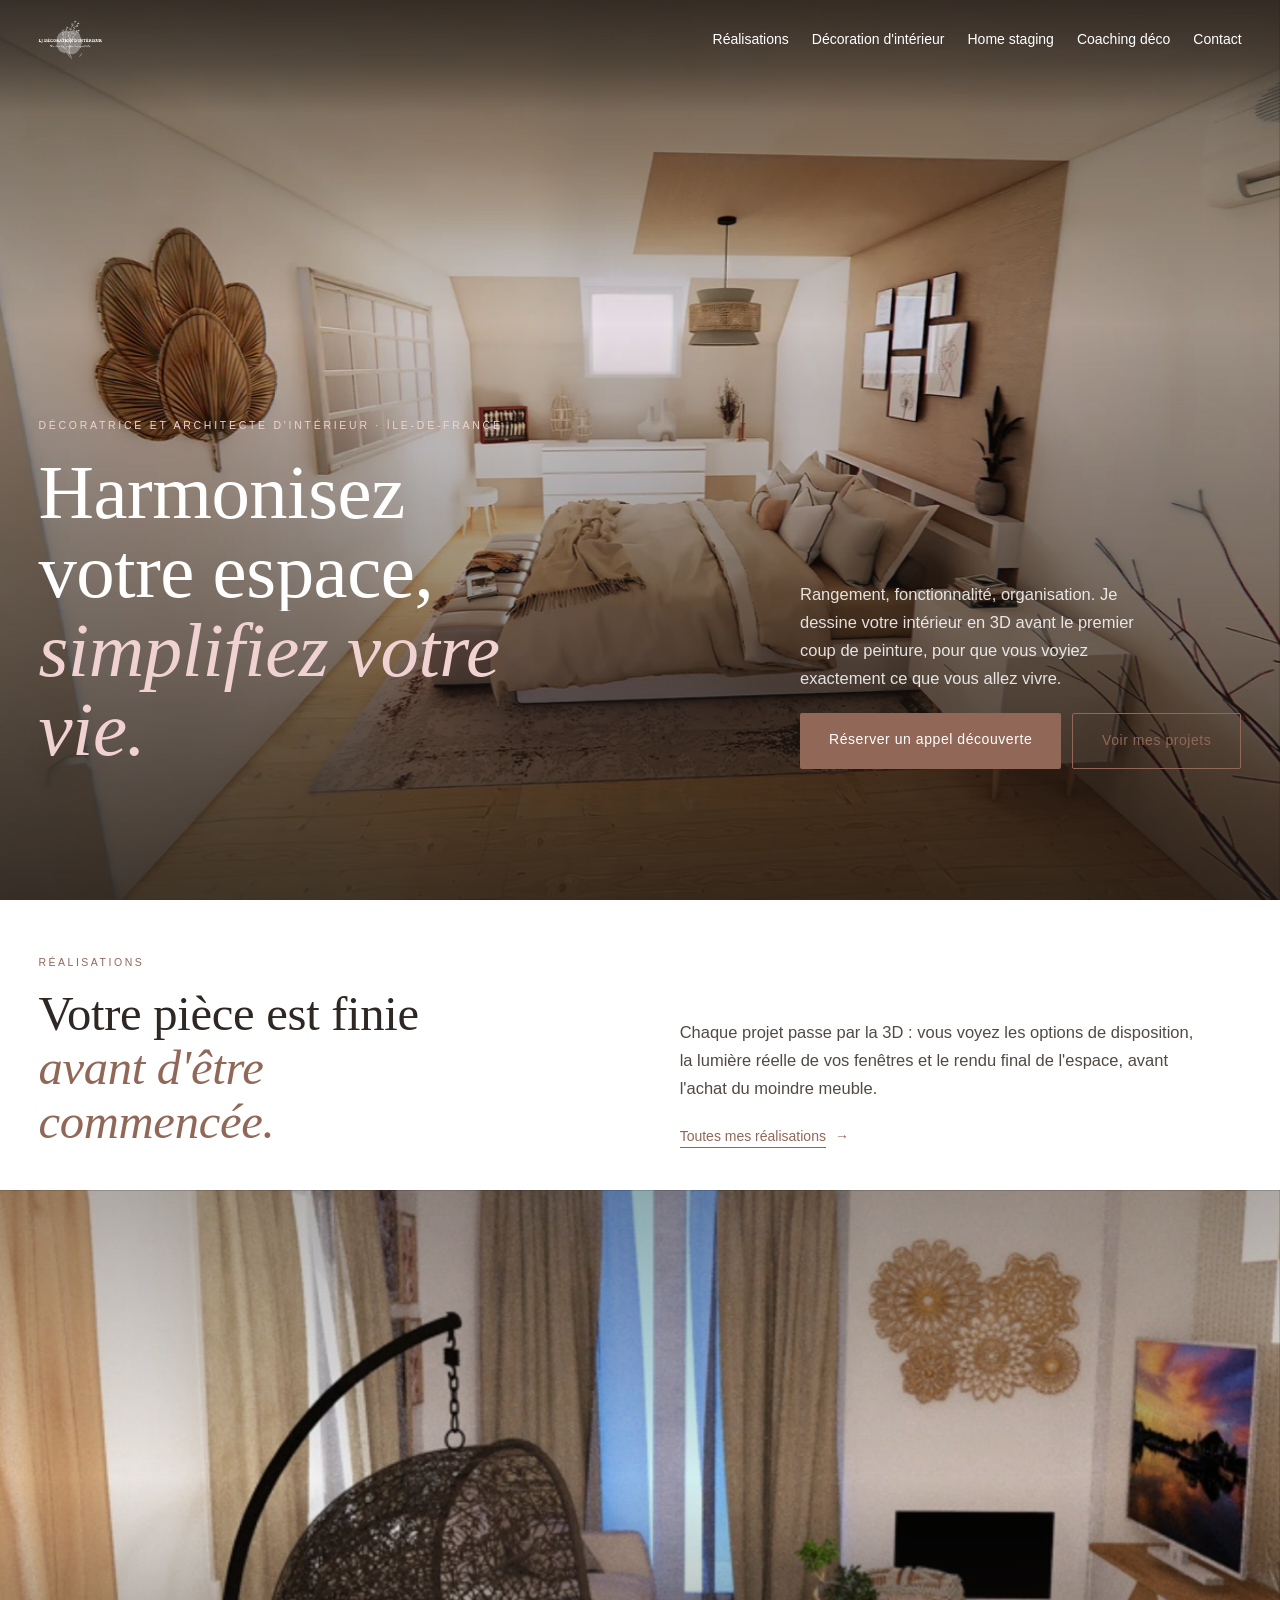
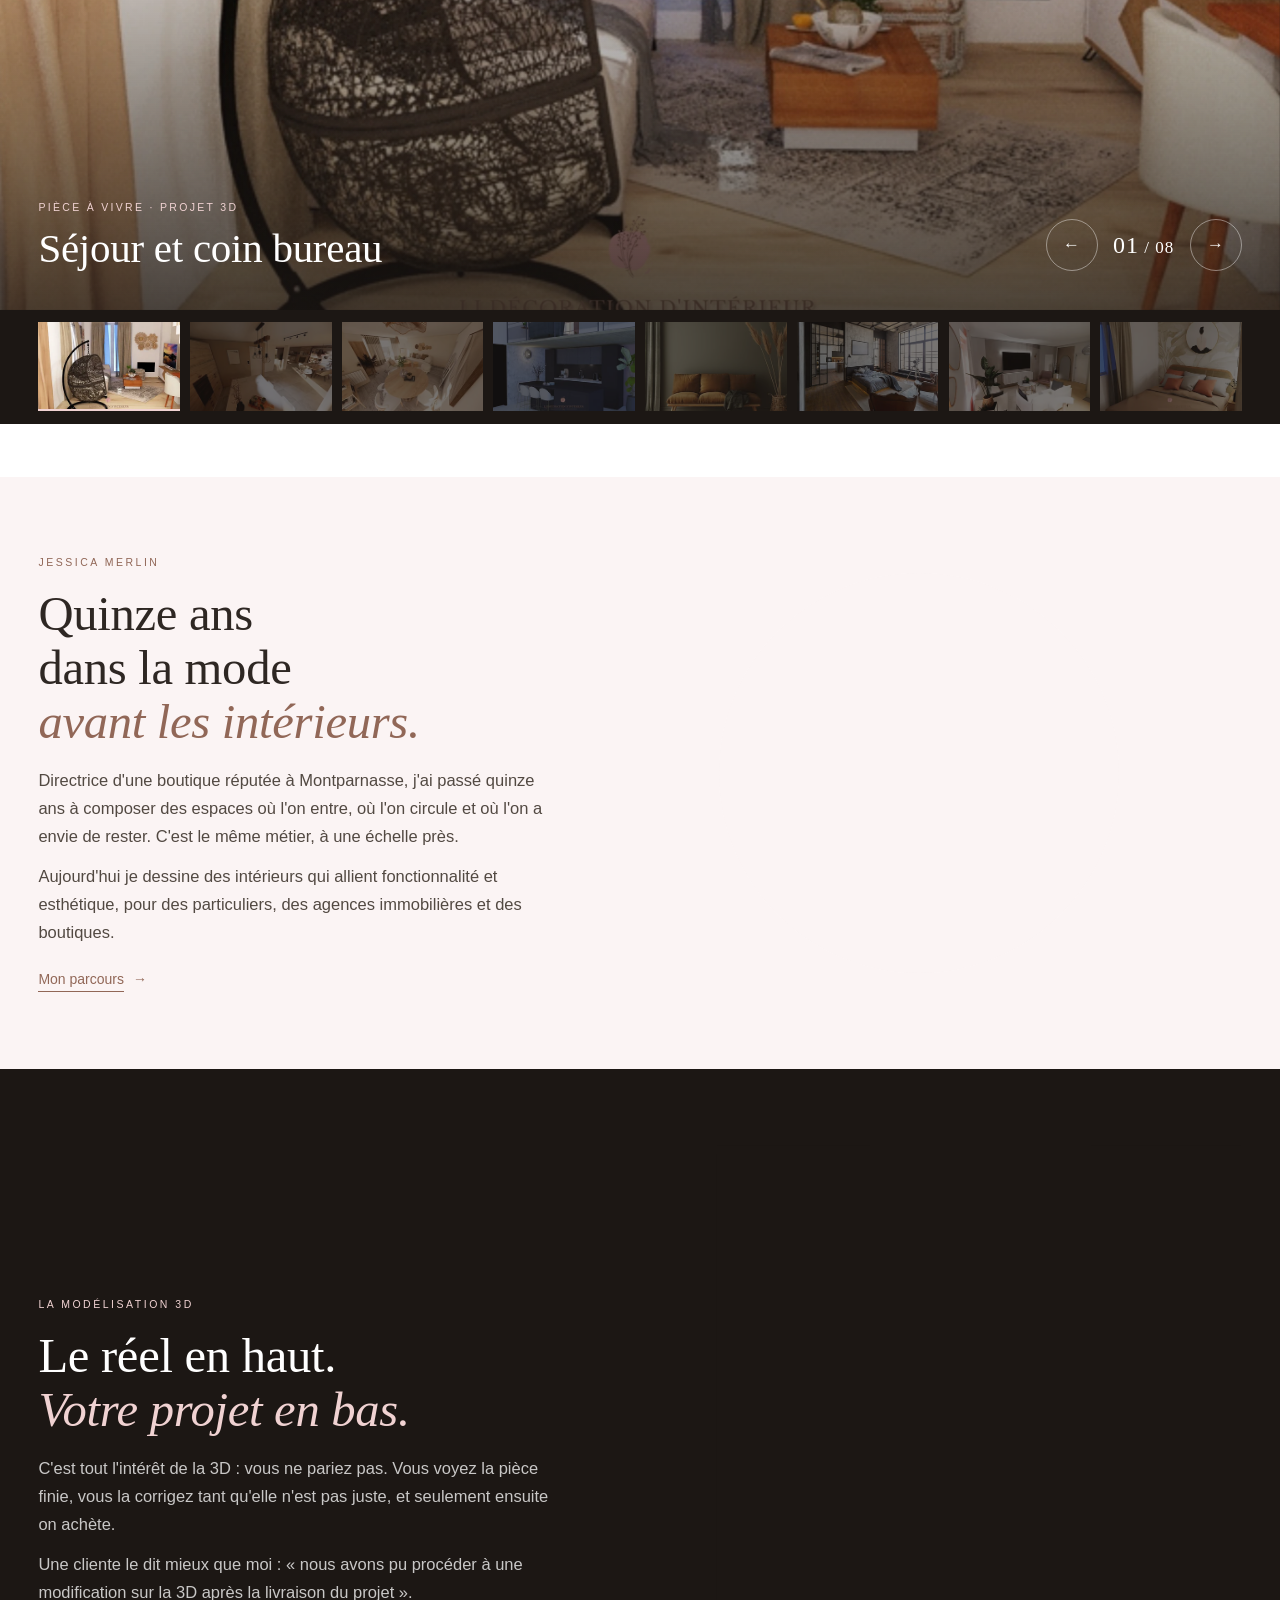
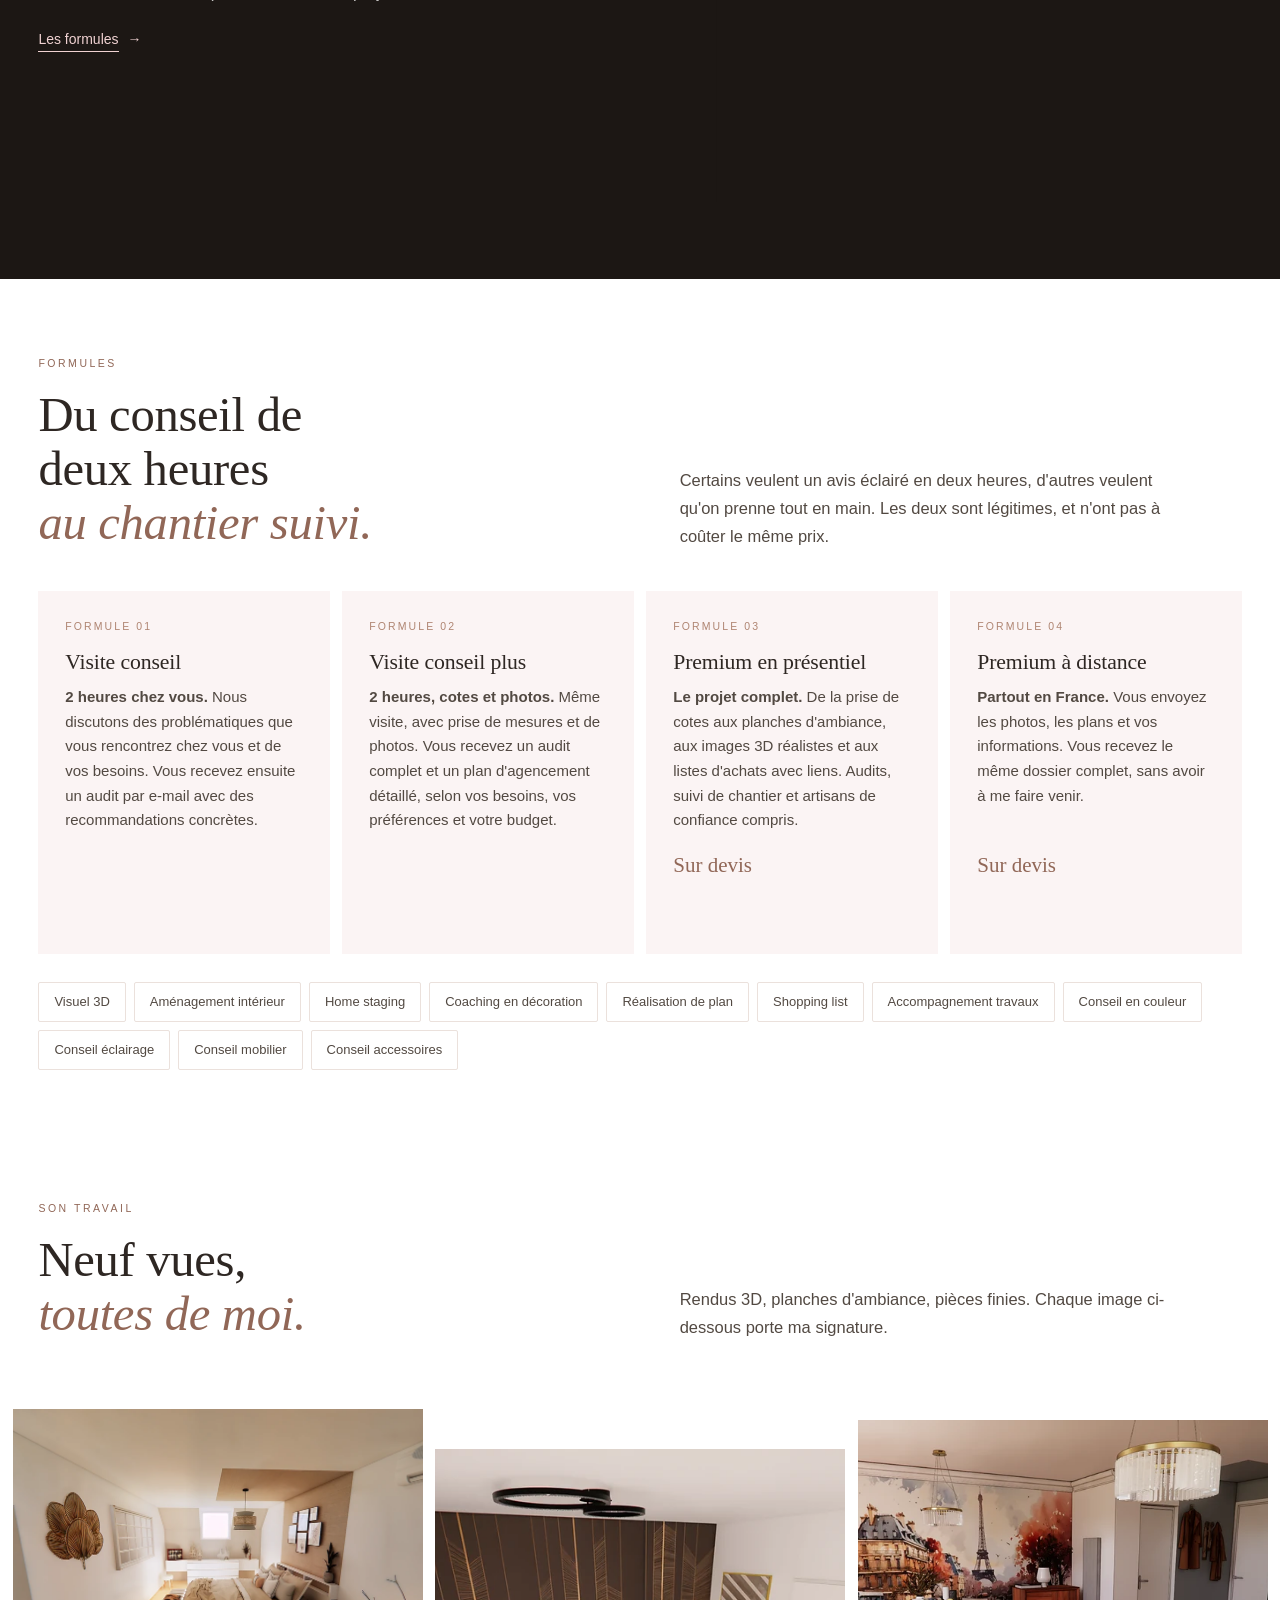
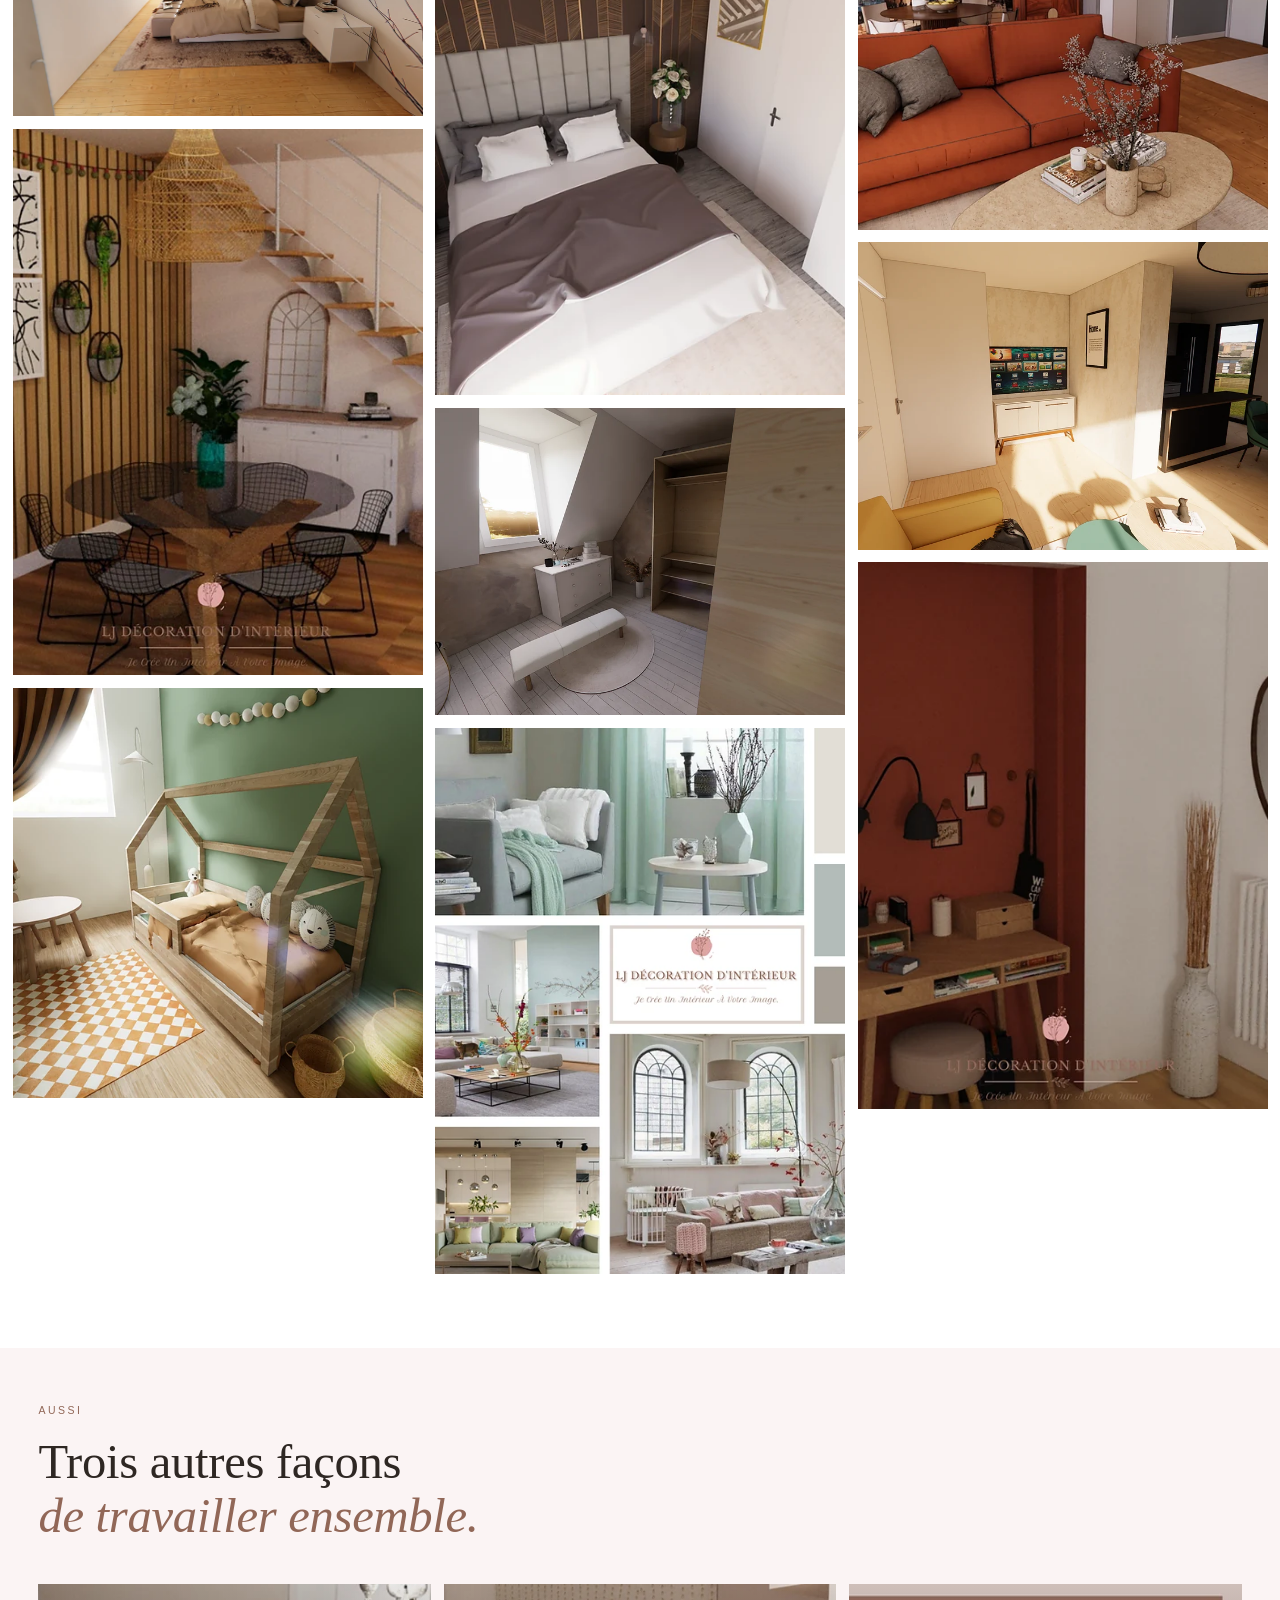
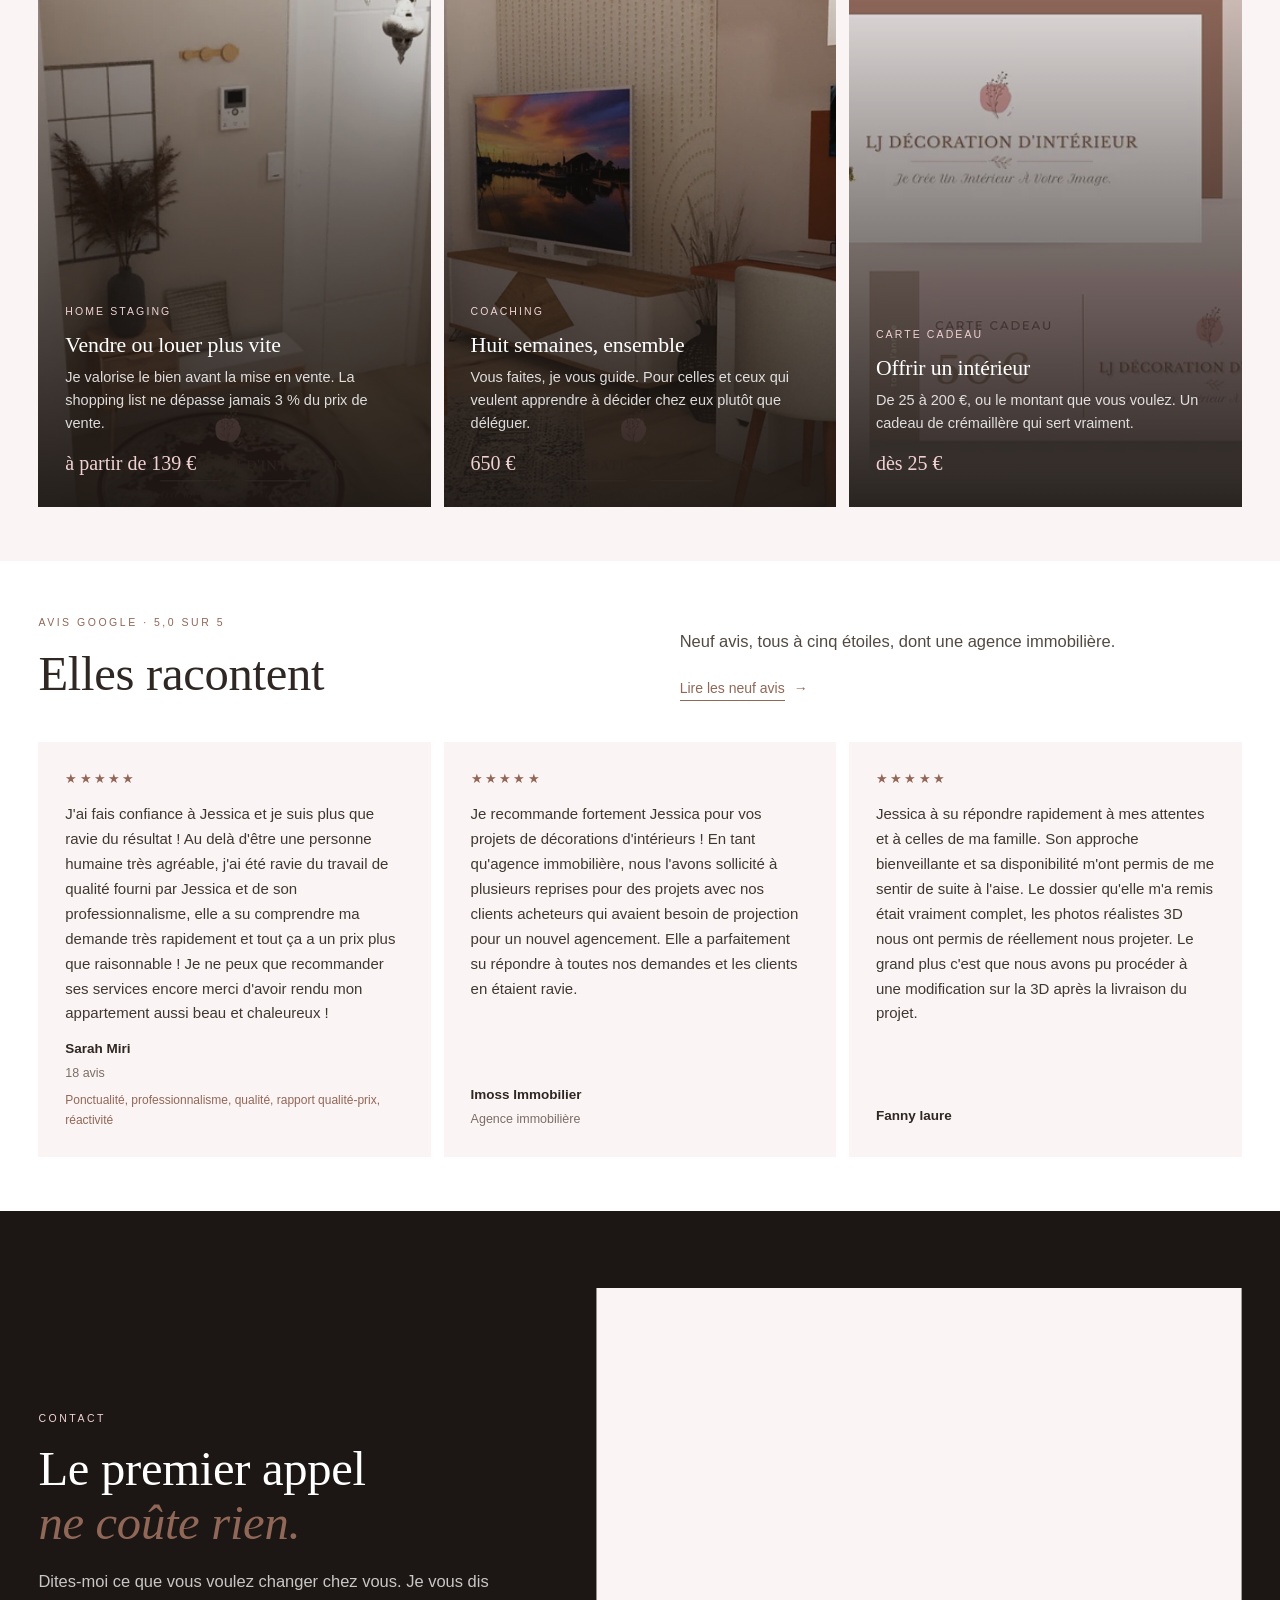
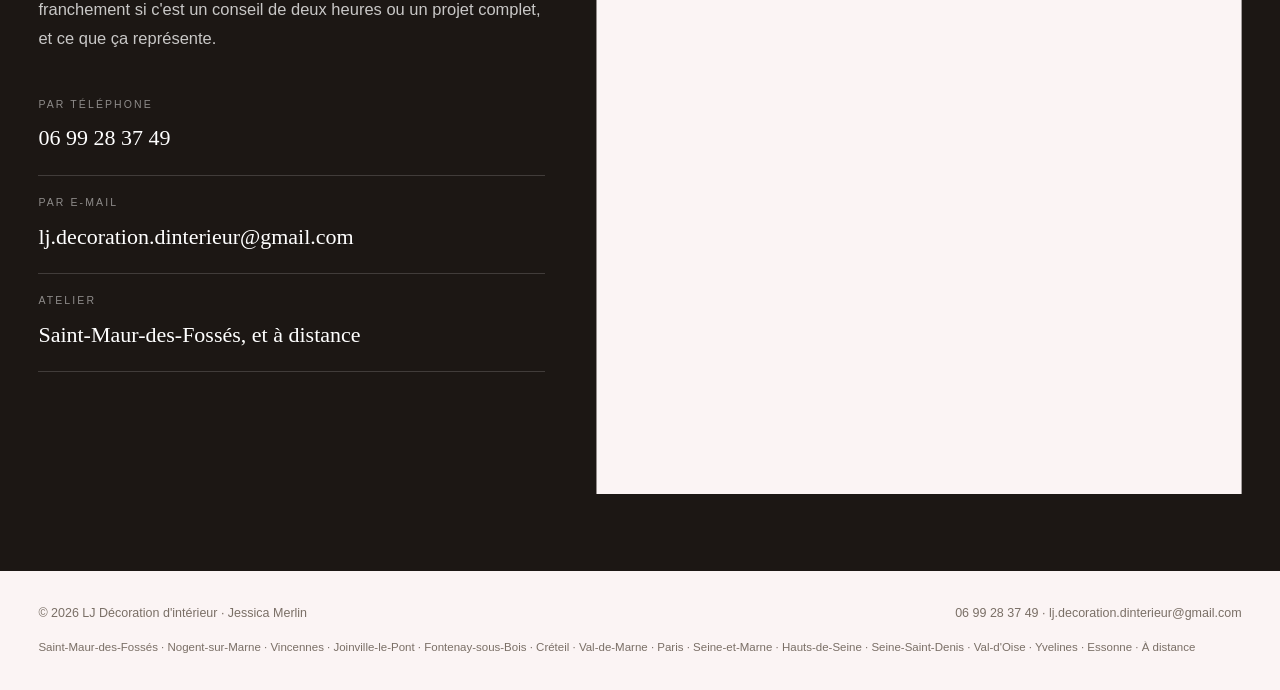
==== index.html @ 533d4112 "Maquette LJ Decoration d interieur : 10 pages, 4 carrousels, visionneuse Toute la matiere vient de s" ====
<!DOCTYPE html>
<html lang="fr">
<head>
<meta charset="utf-8">
<meta name="viewport" content="width=device-width,initial-scale=1,viewport-fit=cover">
<title>LJ Décoration d&#x27;intérieur · Jessica Merlin, décoratrice et architecte d&#x27;intérieur en Île-de-France</title>
<meta name="description" content="Décoratrice et architecte d&#x27;intérieur à Saint-Maur-des-Fossés. Projets modélisés en 3D, home staging, coaching déco. Île-de-France et à distance.">
<meta name="robots" content="noindex,nofollow">
<meta name="theme-color" content="#FBF4F4">
<meta property="og:title" content="LJ Décoration d&#x27;intérieur · Jessica Merlin, décoratrice et architecte d&#x27;intérieur en Île-de-France">
<meta property="og:description" content="Décoratrice et architecte d&#x27;intérieur à Saint-Maur-des-Fossés. Projets modélisés en 3D, home staging, coaching déco. Île-de-France et à distance.">
<meta property="og:type" content="website">
<link rel="icon" href="assets/logo.webp">
<link rel="stylesheet" href="site.css">
<script type="application/ld+json">{"@context": "https://schema.org", "@type": "ProfessionalService", "name": "LJ Décoration d'intérieur", "founder": {"@type": "Person", "name": "Jessica Merlin"}, "telephone": "+33699283749", "email": "lj.decoration.dinterieur@gmail.com", "address": {"@type": "PostalAddress", "addressLocality": "Saint-Maur-des-Fossés", "postalCode": "94100", "addressCountry": "FR"}, "areaServed": ["Saint-Maur-des-Fossés", "Nogent-sur-Marne", "Vincennes", "Joinville-le-Pont", "Fontenay-sous-Bois", "Créteil", "Val-de-Marne", "Paris", "Seine-et-Marne", "Hauts-de-Seine", "Seine-Saint-Denis", "Val-d'Oise", "Yvelines", "Essonne"], "priceRange": "€€", "aggregateRating": {"@type": "AggregateRating", "ratingValue": "5", "reviewCount": 9}}</script>
</head>
<body>
<header class="bar">
  <a class="logo" href="index.html"><img src="assets/logo-t.webp" alt="LJ Décoration d&#x27;intérieur, Jessica Merlin" fetchpriority="high" decoding="async" width="420" height="262"></a>
  <nav class="menu"><a href="realisations.html">Réalisations</a><a href="decoration.html">Décoration d&#x27;intérieur</a><a href="home-staging.html">Home staging</a><a href="coaching.html">Coaching déco</a><a href="contact.html">Contact</a>
    <button class="plus" aria-label="Toutes les pages"><i></i><i></i><i></i></button>
  </nav>
</header>
<div class="nappe"><ol><li><a href="index.html"><em>01</em>Accueil</a></li><li><a href="realisations.html"><em>02</em>Réalisations</a></li><li><a href="decoration.html"><em>03</em>Décoration d&#x27;intérieur</a></li><li><a href="home-staging.html"><em>04</em>Home staging</a></li><li><a href="coaching.html"><em>05</em>Coaching déco</a></li><li><a href="carte-cadeau.html"><em>06</em>Carte cadeau</a></li><li><a href="journal.html"><em>07</em>Le journal</a></li><li><a href="avis.html"><em>08</em>Elles racontent</a></li><li><a href="a-propos.html"><em>09</em>Jessica Merlin</a></li><li><a href="contact.html"><em>10</em>Contact</a></li>
  <li class="coord">
    <div>Par téléphone<b>06 99 28 37 49</b></div>
    <div>Par e-mail<b style="font-size:15px">lj.decoration.dinterieur@gmail.com</b></div>
    <div>Atelier<b style="font-size:15px">Saint-Maur-des-Fossés</b></div>
  </li></ol></div>
<div class="rideau" id="rideau">
  <img class="marque-gr" src="assets/logo-t.webp" alt="LJ Décoration d'intérieur"
       width="420" height="262" fetchpriority="high">
</div>
<div class="loupe" hidden>
  <span class="fond-clic"></span>
  <button class="fermer" type="button" aria-label="Fermer">&times;</button>
  <button class="lp prec" type="button" aria-label="Photo précédente">&larr;</button>
  <img alt="">
  <button class="lp suiv" type="button" aria-label="Photo suivante">&rarr;</button>
  <span class="lg"></span>
</div>
<main>

<section class="hero">
  <div class="fond"><img src="assets/h-accueil.webp" srcset="assets/h-accueil-s.webp 1600w, assets/h-accueil.webp 3200w" sizes="100vw" alt="Séjour et canapé d&#x27;angle, projet 3D de Jessica Merlin" fetchpriority="high" data-loupe decoding="async" width="3200" height="1800"></div>
  <div class="voileN"></div>
  <div class="dedans"><div class="w">
    <div class="eyebrow">Décoratrice et architecte d'intérieur · <span class="nb">Île-de-France</span></div>
    <div class="bas">
      <h1><span class="mot"><span>Harmonisez</span></span><span class="mot"><span>votre espace,</span></span><span class="mot"><span><em>simplifiez votre vie.</em></span></span></h1>
      <div><p class="sous">Rangement, fonctionnalité, organisation. Je dessine votre intérieur en 3D avant le premier coup de peinture, pour que vous voyiez exactement ce que vous allez vivre.</p><div class="duo"><a class="b b1" href="contact.html">Réserver un appel découverte</a><a class="b b2" href="realisations.html">Voir mes projets</a></div></div>
    </div>
  </div></div>
</section>

<section class="serre"><div class="w">
  <div class="entete">
    <div><div class="tag r">Réalisations</div>
      <h2 class="r">Votre pièce est finie<br><em>avant d'être commencée.</em></h2></div>
    <div><p class="p r">Chaque projet passe par la 3D : vous voyez les options de disposition, la
    lumière réelle de vos fenêtres et le rendu final de l'espace, avant l'achat du moindre
    meuble.</p>
    <a class="lien r" href="realisations.html"><u>Toutes mes réalisations</u> <span class="fl">→</span></a></div>
  </div>
</div>
<div class="carr" tabindex="0" aria-label="Ses réalisations">
  <div class="piste"><div class="vue" data-nom="Séjour et coin bureau" data-meta="Pièce à vivre · Projet 3D"><img src="assets/sejour-1.webp" srcset="assets/sejour-1-s.webp 900w, assets/sejour-1.webp 1800w" sizes="100vw" alt="Séjour et coin bureau" loading="lazy" data-loupe decoding="async" width="1800" height="1200"></div><div class="vue" data-nom="Cuisine ouverte sur le séjour" data-meta="Cuisine · Projet 3D"><img src="assets/p04.webp" srcset="assets/p04-s.webp 1100w, assets/p04.webp 2200w" sizes="100vw" alt="Cuisine ouverte sur le séjour" loading="lazy" data-loupe decoding="async" width="2200" height="1238"></div><div class="vue" data-nom="Studio, coin repas et couchage" data-meta="Studio · Projet 3D"><img data-src="assets/p02.webp" data-srcset="assets/p02-s.webp 1100w, assets/p02.webp 2200w" sizes="100vw" alt="Studio, coin repas et couchage" data-loupe decoding="async" width="2200" height="1238"></div><div class="vue" data-nom="Cuisine bleu nuit" data-meta="Cuisine · Projet 3D"><img data-src="assets/bleu-1.webp" data-srcset="assets/bleu-1-s.webp 900w, assets/bleu-1.webp 1800w" sizes="100vw" alt="Cuisine bleu nuit" data-loupe decoding="async" width="1800" height="1200"></div><div class="vue" data-nom="Banquette moutarde, mur vert" data-meta="Séjour · Projet 3D"><img data-src="assets/p10.webp" data-srcset="assets/p10-s.webp 1100w, assets/p10.webp 2200w" sizes="100vw" alt="Banquette moutarde, mur vert" data-loupe decoding="async" width="2200" height="2101"></div><div class="vue" data-nom="Chambre en loft, verrière" data-meta="Chambre · Projet 3D"><img data-src="assets/p12.webp" data-srcset="assets/p12-s.webp 1100w, assets/p12.webp 2200w" sizes="100vw" alt="Chambre en loft, verrière" data-loupe decoding="async" width="2200" height="1467"></div><div class="vue" data-nom="Séjour et miroirs ronds" data-meta="Séjour · Projet 3D"><img data-src="assets/p09.webp" data-srcset="assets/p09-s.webp 1100w, assets/p09.webp 2200w" sizes="100vw" alt="Séjour et miroirs ronds" data-loupe decoding="async" width="2200" height="1238"></div><div class="vue" data-nom="Chambre et tête de lit ronde" data-meta="Chambre · Projet 3D"><img data-src="assets/g05.webp" data-srcset="assets/g05-s.webp 900w, assets/g05.webp 1800w" sizes="100vw" alt="Chambre et tête de lit ronde" data-loupe decoding="async" width="1800" height="1200"></div></div>
  <div class="info"><div class="dedans">
    <div class="titre"><span class="meta"></span><span class="d"></span></div>
    <div class="cmd">
      <button class="fl prec" type="button" aria-label="Précédent">←</button>
      <span class="compte"><b>01</b> / 08</span>
      <button class="fl suiv" type="button" aria-label="Suivant">→</button>
    </div>
  </div></div>
  <span class="jauge"></span>
</div>
<div class="vign"><button type="button" aria-label="Séjour et coin bureau"><img src="assets/sejour-1-t.webp" alt="" loading="lazy" decoding="async" width="340" height="227"></button><button type="button" aria-label="Cuisine ouverte sur le séjour"><img src="assets/p04-t.webp" alt="" loading="lazy" decoding="async" width="340" height="227"></button><button type="button" aria-label="Studio, coin repas et couchage"><img src="assets/p02-t.webp" alt="" loading="lazy" decoding="async" width="340" height="227"></button><button type="button" aria-label="Cuisine bleu nuit"><img src="assets/bleu-1-t.webp" alt="" loading="lazy" decoding="async" width="340" height="227"></button><button type="button" aria-label="Banquette moutarde, mur vert"><img src="assets/p10-t.webp" alt="" loading="lazy" decoding="async" width="340" height="227"></button><button type="button" aria-label="Chambre en loft, verrière"><img src="assets/p12-t.webp" alt="" loading="lazy" decoding="async" width="340" height="227"></button><button type="button" aria-label="Séjour et miroirs ronds"><img src="assets/p09-t.webp" alt="" loading="lazy" decoding="async" width="340" height="227"></button><button type="button" aria-label="Chambre et tête de lit ronde"><img src="assets/g05-t.webp" alt="" loading="lazy" decoding="async" width="340" height="227"></button></div>
</section>

<section class="blush"><div class="w">
  <div class="duo2 large">
    <div>
      <div class="tag r">Jessica Merlin</div>
      <h2 class="r">Quinze ans dans la mode<br><em>avant les intérieurs.</em></h2>
      <p class="p r">Directrice d'une boutique réputée à Montparnasse, j'ai passé quinze ans à
      composer des espaces où l'on entre, où l'on circule et où l'on a envie de rester. C'est le
      même métier, à une échelle près.</p>
      <p class="p r">Aujourd'hui je dessine des intérieurs qui allient fonctionnalité et esthétique,
      pour des particuliers, des agences immobilières et des boutiques.</p>
      <a class="lien r" href="a-propos.html"><u>Mon parcours</u> <span class="fl">→</span></a>
    </div>
    <div class="r"><img class="voile rond" src="assets/portrait.webp" alt="Jessica Merlin, décoratrice d&#x27;intérieur" loading="lazy" data-loupe decoding="async" width="934" height="934"></div>
  </div>
</div></section>

<section class="preuve"><div class="w">
  <div class="box">
    <div>
      <div class="tag r">La modélisation 3D</div>
      <h2 class="r">Le réel en haut.<br><em>Votre projet en bas.</em></h2>
      <p class="p r">C'est tout l'intérêt de la 3D : vous ne pariez pas. Vous voyez la pièce finie,
      vous la corrigez tant qu'elle n'est pas juste, et seulement ensuite on achète.</p>
      <p class="p r">Une cliente le dit mieux que moi : « nous avons pu procéder à une modification
      sur la 3D après la livraison du projet ».</p>
      <a class="lien r" href="decoration.html"><u>Les formules</u> <span class="fl">→</span></a>
    </div>
    <div class="r"><img class="voile" src="assets/avant-apres.webp" srcset="assets/avant-apres-s.webp 540w, assets/avant-apres.webp 1080w" sizes="(max-width:900px) 100vw, 560px" alt="Le réel et le concept 3D du même séjour" loading="lazy" data-loupe decoding="async" width="1080" height="1350"></div>
  </div>
</div></section>

<section><div class="w">
  <div class="entete">
    <div><div class="tag r">Formules</div>
      <h2 class="r">Du conseil de deux heures<br><em>au chantier suivi.</em></h2></div>
    <div><p class="p r">Certains veulent un avis éclairé en deux heures, d'autres veulent qu'on
    prenne tout en main. Les deux sont légitimes, et n'ont pas à coûter le même prix.</p></div>
  </div>
  <div class="grille"><a class="card r" href="contact.html"><span class="n">Formule 01</span><h3>Visite conseil</h3><p><b style="font-weight:600">2 heures chez vous.</b> Nous discutons des problématiques que vous rencontrez chez vous et de vos besoins. Vous recevez ensuite un audit par e-mail avec des recommandations concrètes.</p><span class="fl2">&rarr;</span></a><a class="card r" href="contact.html"><span class="n">Formule 02</span><h3>Visite conseil plus</h3><p><b style="font-weight:600">2 heures, cotes et photos.</b> Même visite, avec prise de mesures et de photos. Vous recevez un audit complet et un plan d&#x27;agencement détaillé, selon vos besoins, vos préférences et votre budget.</p><span class="fl2">&rarr;</span></a><a class="card r" href="contact.html"><span class="n">Formule 03</span><h3>Premium en présentiel</h3><p><b style="font-weight:600">Le projet complet.</b> De la prise de cotes aux planches d&#x27;ambiance, aux images 3D réalistes et aux listes d&#x27;achats avec liens. Audits, suivi de chantier et artisans de confiance compris.</p><span class="prix">Sur devis</span><span class="fl2">&rarr;</span></a><a class="card r" href="contact.html"><span class="n">Formule 04</span><h3>Premium à distance</h3><p><b style="font-weight:600">Partout en France.</b> Vous envoyez les photos, les plans et vos informations. Vous recevez le même dossier complet, sans avoir à me faire venir.</p><span class="prix">Sur devis</span><span class="fl2">&rarr;</span></a></div>
  <div class="presta r"><a href="realisations.html">Visuel 3D</a><a href="decoration.html">Aménagement intérieur</a><a href="home-staging.html">Home staging</a><a href="coaching.html">Coaching en décoration</a><a href="decoration.html">Réalisation de plan</a><a href="decoration.html">Shopping list</a><a href="decoration.html">Accompagnement travaux</a><a href="decoration.html">Conseil en couleur</a><a href="decoration.html">Conseil éclairage</a><a href="decoration.html">Conseil mobilier</a><a href="decoration.html">Conseil accessoires</a></div>
</div></section>

<section class="serre"><div class="w">
  <div class="entete">
    <div><div class="tag r">Son travail</div>
      <h2 class="r">Neuf vues,<br><em>toutes de moi.</em></h2></div>
    <div><p class="p r">Rendus 3D, planches d'ambiance, pièces finies. Chaque image ci-dessous
    porte ma signature.</p></div>
  </div>
</div>
<div class="bande"><div class="colonnes"><div class="cl"><figure class="fig h2"><img src="assets/p03.webp" srcset="assets/p03-s.webp 1100w, assets/p03.webp 2200w" sizes="33vw" alt="Réalisation de Jessica Merlin" loading="lazy" data-loupe decoding="async" width="2200" height="1238"></figure><figure class="fig h4"><img src="assets/g02.webp" srcset="assets/g02-s.webp 900w, assets/g02.webp 1800w" sizes="33vw" alt="Réalisation de Jessica Merlin" loading="lazy" data-loupe decoding="async" width="1800" height="1200"></figure><figure class="fig h1"><img src="assets/b03.webp" srcset="assets/b03-s.webp 960w, assets/b03.webp 1920w" sizes="33vw" alt="Réalisation de Jessica Merlin" loading="lazy" data-loupe decoding="async" width="1920" height="1080"></figure></div><div class="cl"><figure class="fig h4"><img src="assets/p06.webp" srcset="assets/p06-s.webp 1100w, assets/p06.webp 2200w" sizes="33vw" alt="Réalisation de Jessica Merlin" loading="lazy" data-loupe decoding="async" width="2200" height="1238"></figure><figure class="fig h2"><img src="assets/b05.webp" srcset="assets/b05-s.webp 960w, assets/b05.webp 1920w" sizes="33vw" alt="Réalisation de Jessica Merlin" loading="lazy" data-loupe decoding="async" width="1920" height="1080"></figure><figure class="fig h4"><img src="assets/moodboard-1.webp" srcset="assets/moodboard-1-s.webp 540w, assets/moodboard-1.webp 1080w" sizes="33vw" alt="Réalisation de Jessica Merlin" loading="lazy" data-loupe decoding="async" width="1080" height="1350"></figure></div><div class="cl"><figure class="fig h1"><img src="assets/b07.webp" srcset="assets/b07-s.webp 960w, assets/b07.webp 1920w" sizes="33vw" alt="Réalisation de Jessica Merlin" loading="lazy" data-loupe decoding="async" width="1920" height="1080"></figure><figure class="fig h2"><img src="assets/p13.webp" srcset="assets/p13-s.webp 960w, assets/p13.webp 1920w" sizes="33vw" alt="Réalisation de Jessica Merlin" loading="lazy" data-loupe decoding="async" width="1920" height="1080"></figure><figure class="fig h4"><img src="assets/g06.webp" srcset="assets/g06-s.webp 900w, assets/g06.webp 1800w" sizes="33vw" alt="Réalisation de Jessica Merlin" loading="lazy" data-loupe decoding="async" width="1800" height="1200"></figure></div></div></div>
</section>

<section class="blush serre"><div class="w">
  <div class="entete">
    <div><div class="tag r">Aussi</div>
      <h2 class="r">Trois autres façons<br><em>de travailler ensemble.</em></h2></div>
    <div></div>
  </div>
  <div class="grille trois">
  <a class="carte-im r" href="home-staging.html"><img src="assets/entree.webp" srcset="assets/entree-s.webp 900w, assets/entree.webp 1800w" sizes="33vw" alt="Home staging" loading="lazy" data-loupe decoding="async" width="1800" height="1200">
    <span class="n">Home staging</span><h3>Vendre ou louer plus vite</h3>
    <p>Je valorise le bien avant la mise en vente. La shopping list ne dépasse jamais 3 % du prix
    de vente.</p><span class="prix">à partir de 139 €</span></a>
  <a class="carte-im r" href="coaching.html"><img src="assets/sejour-3.webp" srcset="assets/sejour-3-s.webp 900w, assets/sejour-3.webp 1800w" sizes="33vw" alt="Coaching déco" loading="lazy" data-loupe decoding="async" width="1800" height="1200">
    <span class="n">Coaching</span><h3>Huit semaines, ensemble</h3>
    <p>Vous faites, je vous guide. Pour celles et ceux qui veulent apprendre à décider chez eux
    plutôt que déléguer.</p><span class="prix">650 €</span></a>
  <a class="carte-im r" href="carte-cadeau.html"><img src="assets/carte.webp" srcset="assets/carte-s.webp 540w, assets/carte.webp 1080w" sizes="33vw" alt="Carte cadeau" loading="lazy" data-loupe decoding="async" width="1080" height="928">
    <span class="n">Carte cadeau</span><h3>Offrir un intérieur</h3>
    <p>De 25 à 200 €, ou le montant que vous voulez. Un cadeau de crémaillère qui sert
    vraiment.</p><span class="prix">dès 25 €</span></a>
</div>
</div></section>

<section class="serre"><div class="w">
  <div class="entete"><div><div class="tag r">Avis Google · 5,0 sur 5</div>
    <h2 class="r">Elles racontent</h2></div><div><p class="p r">Neuf avis, tous à cinq étoiles, dont une agence immobilière.</p><a class="lien r" href="avis.html"><u>Lire les neuf avis</u> <span class="fl">→</span></a></div></div>
  <div class="avis"><article class="av r"><div class="etoiles">★★★★★</div><q>J&#x27;ai fais confiance à Jessica et je suis plus que ravie du résultat ! Au delà d&#x27;être une personne humaine très agréable, j&#x27;ai été ravie du travail de qualité fourni par Jessica et de son professionnalisme, elle a su comprendre ma demande très rapidement et tout ça a un prix plus que raisonnable ! Je ne peux que recommander ses services encore merci d&#x27;avoir rendu mon appartement aussi beau et chaleureux !</q><div class="qui"><b>Sarah Miri</b><span>18 avis</span><div style="font-size:12px;color:var(--terre);margin-top:5px">Ponctualité, professionnalisme, qualité, rapport qualité-prix, réactivité</div></div></article><article class="av r"><div class="etoiles">★★★★★</div><q>Je recommande fortement Jessica pour vos projets de décorations d&#x27;intérieurs ! En tant qu&#x27;agence immobilière, nous l&#x27;avons sollicité à plusieurs reprises pour des projets avec nos clients acheteurs qui avaient besoin de projection pour un nouvel agencement. Elle a parfaitement su répondre à toutes nos demandes et les clients en étaient ravie.</q><div class="qui"><b>Imoss Immobilier</b><span>Agence immobilière</span></div></article><article class="av r"><div class="etoiles">★★★★★</div><q>Jessica à su répondre rapidement à mes attentes et à celles de ma famille. Son approche bienveillante et sa disponibilité m&#x27;ont permis de me sentir de suite à l&#x27;aise. Le dossier qu&#x27;elle m&#x27;a remis était vraiment complet, les photos réalistes 3D nous ont permis de réellement nous projeter. Le grand plus c&#x27;est que nous avons pu procéder à une modification sur la 3D après la livraison du projet.</q><div class="qui"><b>Fanny laure</b></div></article></div>
</div></section>

<section class="ct"><div class="w">
  <div class="duo2 large">
    <div>
      <div class="tag r">Contact</div>
      <h2 class="r">Le premier appel<br><em>ne coûte rien.</em></h2>
      <p class="p r">Dites-moi ce que vous voulez changer chez vous. Je vous dis franchement si c'est un conseil de deux heures ou un projet complet, et ce que ça représente.</p>
      <div class="r" style="margin-top:26px">
        <a class="ligne" href="tel:0699283749"><small>Par téléphone</small><strong>06 99 28 37 49</strong></a>
        <a class="ligne" href="mailto:lj.decoration.dinterieur@gmail.com"><small>Par e-mail</small><strong>lj.decoration.dinterieur@gmail.com</strong></a>
        <span class="ligne"><small>Atelier</small><strong>Saint-Maur-des-Fossés, et à distance</strong></span>
      </div>
    </div>
    <div class="r"><img class="voile" src="assets/moodboard-2.webp" srcset="assets/moodboard-2-s.webp 540w, assets/moodboard-2.webp 1080w" sizes="(max-width:900px) 100vw, 640px" alt="Planche d&#x27;ambiance de Jessica Merlin" loading="lazy" data-loupe decoding="async" width="1080" height="1350"></div>
  </div>
</div></section>

<footer><div class="w">
  <div>© 2026 LJ Décoration d'intérieur · Jessica Merlin</div>
  <div><a href="tel:0699283749">06 99 28 37 49</a> · <a href="mailto:lj.decoration.dinterieur@gmail.com">lj.decoration.dinterieur@gmail.com</a></div>
</div><div class="w"><div class="zones">Saint-Maur-des-Fossés · Nogent-sur-Marne · Vincennes · Joinville-le-Pont · Fontenay-sous-Bois · Créteil · Val-de-Marne · Paris · Seine-et-Marne · Hauts-de-Seine · Seine-Saint-Denis · Val-d&#x27;Oise · Yvelines · Essonne · À distance</div></div></footer>
</main>
<script src="vendor/lenis.min.js" defer></script>
<script src="vendor/gsap.min.js" defer></script>
<script src="vendor/ScrollTrigger.min.js" defer></script>
<script src="site.js" defer></script>
</body>
</html>
---- site.css ----
/* LJ Décoration d'intérieur — Jessica Merlin.
   Direction : « révéler l'harmonie ». Rien n'est en désordre, jamais.

   Palette relevée sur SON logo, sans quantification : fond #FBF4F4 ·
   rose #F0D2D2 · encre du lettrage #946A59, assombrie à #916757 pour
   tenir 4,5:1 sur le blush.

   Consignes de Fadel tenues :
     · plus de colonne latérale toujours déployée — une barre en haut
     · pas de bandeau défilant (marquee), puisqu'il n'y a pas de SVG pour l'imager
     · pas de SVG en guise d'image
     · le vide se remplit avec SES photos, pas avec de la décoration
     · elle utilise des slideshows sur son site : le carrousel est la pièce maîtresse */
:root{
  --blush:#FBF4F4;
  --rose:#F0D2D2;
  --terre:#916757;
  --terre-clair:#AF8572;
  --encre:#2E2723;
  --gris:#7A6F66;
  --trait:#EBE1DC;
  --nuit:#1C1714;
  --bar:80px;
}
*{box-sizing:border-box;margin:0;padding:0}
html{-webkit-text-size-adjust:100%;overflow-x:clip}
body{font:400 16.5px/1.7 -apple-system,BlinkMacSystemFont,"Segoe UI",Helvetica,Arial,sans-serif;
color:var(--encre);background:#fff;-webkit-font-smoothing:antialiased;overflow-x:clip}
h1,h2,h3,.d,.chiffre{font-family:"Didot","Bodoni 72","Baskerville","Palatino Linotype",Georgia,serif;
font-weight:400;letter-spacing:-.006em}
img{max-width:100%;display:block;height:auto}
a{color:inherit;text-decoration:none}
button{font:inherit;color:inherit;background:none;border:0;cursor:pointer}
::selection{background:var(--rose);color:var(--encre)}
/* Lenis pilote le défilement : la page ne doit pas garder le sien en plus */
html.lenis,html.lenis body{height:auto}
html.lenis-smooth{scroll-behavior:auto!important}

/* ══ LA BARRE ════════════════════════════════════════════════ */
.bar{position:fixed;top:0;left:0;right:0;z-index:90;height:var(--bar);display:flex;align-items:center;
gap:clamp(14px,2vw,40px);padding:0 clamp(16px,3vw,52px);
transition:height .45s cubic-bezier(.22,1,.36,1)}
.bar::before{content:"";position:absolute;inset:0;z-index:-1;opacity:0;
background:rgba(251,244,244,.95);-webkit-backdrop-filter:saturate(160%) blur(10px);
backdrop-filter:saturate(160%) blur(10px);box-shadow:0 1px 0 rgba(145,103,87,.13);
transition:opacity .45s}
body.pose .bar::before{opacity:1}
body.pose .bar{height:62px}
.logo{flex:none;line-height:0}
.logo img{height:clamp(28px,3.2vw,40px);width:auto;
transition:height .45s cubic-bezier(.22,1,.36,1),filter .45s}
body.pose .logo img{height:28px}
.menu{display:flex;align-items:center;gap:clamp(13px,1.8vw,30px);margin-left:auto}
.menu a{position:relative;font-size:14px;color:var(--encre);padding:6px 0;transition:color .35s}
.menu a::after{content:"";position:absolute;left:0;right:0;bottom:0;height:1px;background:currentColor;
transform:scaleX(0);transform-origin:right;transition:transform .5s cubic-bezier(.22,1,.36,1)}
.menu a:hover::after,.menu a.ici::after{transform:scaleX(1);transform-origin:left}
.menu a.ici{color:var(--terre)}
/* au dessus d'un hero sombre, la barre s'éclaircit */
body.sombre:not(.pose):not(.ouvert) .menu a{color:#fff}
body.sombre:not(.pose):not(.ouvert) .logo img{filter:brightness(0) invert(1)}
body.sombre:not(.pose):not(.ouvert) .plus{color:#fff;border-color:rgba(255,255,255,.4)}

.plus{flex:none;width:42px;height:42px;border:1px solid var(--trait);border-radius:2px;
display:none;flex-direction:column;align-items:center;justify-content:center;gap:4px;
transition:border-color .4s,color .4s}
.plus i{display:block;width:16px;height:1px;background:currentColor;
transition:transform .45s cubic-bezier(.22,1,.36,1),opacity .3s}
body.ouvert .plus i:nth-child(1){transform:translateY(5px) rotate(45deg)}
body.ouvert .plus i:nth-child(2){opacity:0}
body.ouvert .plus i:nth-child(3){transform:translateY(-5px) rotate(-45deg)}

/* le menu complet : dix pages en grand, il se dévoile par le haut */
.nappe{position:fixed;inset:0;z-index:85;background:var(--blush);overflow-y:auto;
clip-path:inset(0 0 100% 0);transition:clip-path .8s cubic-bezier(.76,0,.24,1);
display:flex;align-items:center;padding:calc(var(--bar) + 26px) clamp(18px,4vw,72px) 40px}
body.ouvert .nappe{clip-path:inset(0 0 0 0)}
.nappe ol{list-style:none;width:100%;max-width:1440px;margin:0 auto;display:grid;
grid-template-columns:repeat(2,1fr);gap:0 clamp(24px,5vw,90px)}
.nappe li{overflow:hidden}
.nappe li a{display:flex;align-items:baseline;gap:13px;padding:clamp(8px,1.2vw,14px) 0;
font-family:"Didot",Georgia,serif;font-size:clamp(20px,2.5vw,34px);
transform:translateY(108%);transition:transform .72s cubic-bezier(.22,1,.36,1),color .4s}
body.ouvert .nappe li a{transform:translateY(0)}
.nappe li a:hover{color:var(--terre)}
.nappe li a em{font-style:normal;font-size:10.5px;letter-spacing:.2em;color:var(--terre-clair)}
.nappe .coord{grid-column:1/-1;margin-top:clamp(22px,3vw,40px);display:flex;
gap:clamp(20px,4vw,60px);flex-wrap:wrap;font-size:13.5px;color:var(--gris)}
.nappe .coord b{display:block;font-family:"Didot",Georgia,serif;font-weight:400;font-size:20px;
color:var(--terre)}

/* ══ MESURES ═════════════════════════════════════════════════
   1180 → 1440, et sections plus serrées : c'est là que naissait
   le blanc pour rien sur grand écran. */
.w{max-width:1440px;margin:0 auto;padding:0 clamp(16px,3vw,52px)}
.wt{max-width:880px;margin:0 auto;padding:0 clamp(16px,3vw,52px)}
section{padding:clamp(54px,6vw,100px) 0}
section.serre{padding:clamp(38px,4.2vw,68px) 0}

/* ══ HERO ════════════════════════════════════════════════════ */
.hero{position:relative;min-height:100svh;display:flex;align-items:flex-end;
overflow:hidden;background:var(--nuit)}
/* -4 % seulement : au delà on agrandit l'image, donc on la floute.
   La source fait 3200 px, elle couvre un retina 1600 sans être étirée. */
.hero .fond{position:absolute;inset:-4% 0;will-change:transform}
.hero .fond img{width:100%;height:100%;object-fit:cover;object-position:center 50%}
.hero .voileN{position:absolute;inset:0;
background:linear-gradient(180deg,rgba(28,23,20,.5) 0,rgba(28,23,20,.1) 36%,rgba(28,23,20,.8) 100%)}
/* voile de barre : sur une image claire (son moodboard), les liens blancs
   tombaient à 2,61:1. Il ne couvre que la hauteur de la barre. */
.hero::before{content:"";position:absolute;top:0;left:0;right:0;z-index:2;pointer-events:none;
height:calc(var(--bar) + 34px);
background:linear-gradient(180deg,rgba(24,19,16,.62) 0,rgba(24,19,16,.34) 58%,rgba(24,19,16,0) 100%)}
.hero .dedans{position:relative;width:100%;padding-bottom:clamp(34px,6vh,84px);color:#fff}
.hero .bas{display:flex;align-items:flex-end;justify-content:space-between;
gap:clamp(22px,4vw,70px);flex-wrap:wrap}
h1{font-size:clamp(38px,6vw,98px);line-height:1.03;max-width:15ch}
h1 em{font-style:italic;color:var(--rose)}
.hero .sous{max-width:38ch;font-size:16.5px;color:rgba(255,255,255,.85)}
.eyebrow{font-size:10.5px;letter-spacing:.26em;text-transform:uppercase;color:var(--rose);
margin-bottom:clamp(14px,2vh,24px)}
.eyebrow .nb{white-space:nowrap}
.hero.court{min-height:min(82svh,760px)}

/* ══ BOUTONS ═════════════════════════════════════════════════ */
.duo{display:flex;flex-wrap:wrap;gap:11px;margin-top:clamp(18px,2.4vh,30px)}
.b{display:inline-block;padding:15px 29px;font-size:14px;letter-spacing:.04em;border-radius:2px;
transition:transform .4s cubic-bezier(.22,1,.36,1),box-shadow .4s,background .4s,color .4s;
will-change:transform}
.b1{background:var(--terre);color:#fff}
.b1:hover{transform:translateY(-2px);box-shadow:0 12px 30px -12px rgba(145,103,87,.75)}
.b2{border:1px solid currentColor;color:#fff}
.b2:hover{background:#fff;color:var(--encre);transform:translateY(-2px)}
section .b2{color:var(--terre)}
section .b2:hover{background:var(--terre);color:#fff}

/* ══ TITRES ══════════════════════════════════════════════════ */
.tag{font-size:10.5px;letter-spacing:.24em;text-transform:uppercase;color:var(--terre);margin-bottom:15px}
h2{font-size:clamp(28px,3.8vw,56px);line-height:1.11;max-width:19ch;text-wrap:balance}
h2 em{font-style:italic;color:var(--terre)}
h3{font-size:clamp(19px,1.7vw,24px);line-height:1.26}
.p{margin-top:17px;max-width:56ch;color:#524942}
.p+.p{margin-top:12px}
.lien{display:inline-flex;align-items:center;gap:9px;margin-top:22px;font-size:14px;color:var(--terre)}
.lien .fl{display:inline-block;transition:transform .45s cubic-bezier(.22,1,.36,1)}
.lien:hover .fl{transform:translateX(6px)}
.lien u{text-decoration:none;background:linear-gradient(currentColor,currentColor) 0 100%/100% 1px no-repeat;
transition:background-size .5s cubic-bezier(.22,1,.36,1)}
.lien:hover u{background-size:0 1px;background-position:100% 100%}

/* titre à gauche, texte à droite : plus de demi-page vide */
.entete{display:grid;grid-template-columns:minmax(0,1.05fr) minmax(0,1fr);
gap:clamp(18px,4vw,80px);align-items:end;margin-bottom:clamp(26px,3.2vw,50px)}
.entete .p{margin-top:0}
@media(max-width:840px){.entete{grid-template-columns:1fr;gap:16px;align-items:start}}

/* ══ LE CARROUSEL ════════════════════════════════════════════
   Elle présente son travail en slideshow sur son site : ici il
   devient la pièce maîtresse. Une image sortante se replie,
   l'entrante se dévoile — jamais de saut, jamais de clignotement. */
/* Largeur imposée, hauteur calculée : avec `aspect-ratio` + un plafond de
   hauteur, c'est la hauteur qui gagnait et la largeur se rétractait — la photo
   n'allait plus jusqu'aux bords. 56.25vw = le 16/9 de la pleine largeur. */
.carr{position:relative;width:100%;background:var(--nuit);overflow:hidden;
height:min(84vh, 56.25vw);min-height:400px;touch-action:pan-y}
.carr .piste{position:absolute;inset:0}
.carr .vue{position:absolute;inset:0;opacity:0}
.carr .vue img{width:100%;height:100%;object-fit:cover;object-position:center 50%;
backface-visibility:hidden}
/* UN SEUL dégradé, sur le cadre, jamais sur les vues. Un dégradé par vue
   obligeait le navigateur à recomposer deux calques pleine taille à chaque
   image du fondu : 51 fps mesurés, contre 60 avec celui-ci. */
.carr::after{content:"";position:absolute;inset:0;z-index:2;pointer-events:none;
background:linear-gradient(180deg,rgba(28,23,20,.34) 0,rgba(28,23,20,.05) 40%,rgba(28,23,20,.76) 100%)}
.carr .vue.active{opacity:1}
html:not(.anim) .carr .vue{opacity:0}
html:not(.anim) .carr .vue.active{opacity:1}
.carr .info{position:absolute;left:0;right:0;bottom:0;z-index:3;color:#fff;
pointer-events:none;
padding:clamp(20px,3vw,44px) clamp(16px,3vw,52px)}
.carr .info .dedans{max-width:1440px;margin:0 auto;display:flex;align-items:flex-end;
justify-content:space-between;gap:22px;flex-wrap:wrap}
.carr .titre{overflow:hidden}
.carr .titre .d{display:block;font-size:clamp(24px,3.2vw,46px);line-height:1.1}
.carr .titre .meta{display:block;font-size:10.5px;letter-spacing:.22em;text-transform:uppercase;
color:var(--rose);margin-bottom:9px}
.carr .cmd{display:flex;align-items:center;gap:14px;pointer-events:auto}
.carr .titre{pointer-events:none}
.carr .fl{width:52px;height:52px;border:1px solid rgba(255,255,255,.42);border-radius:50%;color:#fff;
display:flex;align-items:center;justify-content:center;font-size:17px;
transition:background .4s,color .4s,border-color .4s,transform .4s cubic-bezier(.22,1,.36,1)}
.carr .fl:hover{background:#fff;color:var(--encre);border-color:#fff;transform:scale(1.06)}
.carr .compte{font-family:"Didot",Georgia,serif;font-size:17px;letter-spacing:.06em;
min-width:64px;text-align:center}
.carr .compte b{font-weight:400;font-size:24px}
/* la barre de progression du carrousel, pleine largeur, sous l'image */
.carr .jauge{position:absolute;left:0;bottom:0;height:2px;background:var(--rose);z-index:4;
transform-origin:left;transform:scaleX(0);width:100%}
/* les vignettes : elles montrent ce qui reste à voir, et remplissent la largeur */
.vign{display:flex;gap:clamp(7px,.8vw,12px);padding:clamp(9px,1vw,14px) clamp(16px,3vw,52px);
background:var(--nuit);overflow-x:auto;scrollbar-width:none}
.vign::-webkit-scrollbar{display:none}
.vign button{position:relative;flex:1 1 0;min-width:76px;aspect-ratio:16/10;overflow:hidden;
opacity:.4;transition:opacity .45s}
/* Sous 1100 px, douze vignettes à 76 px ne tenaient pas : le rail débordait
   de son cadre. On les laisse rétrécir jusqu'à ce que tout tienne, et le
   défilement horizontal ne sert plus que sur téléphone. */
@media(max-width:1100px){.vign button{min-width:0}}
/* base FIXE, sinon la vignette reprend la largeur naturelle de son fichier (340 px) */
@media(max-width:560px){.vign button{flex:0 0 68px;min-width:0}}
.vign button img{width:100%;height:100%;object-fit:cover}
.vign button.actif{opacity:1}
.vign button::after{content:"";position:absolute;inset:auto 0 0 0;height:2px;background:var(--rose);
transform:scaleX(0);transform-origin:left;transition:transform .4s}
.vign button.actif::after{transform:scaleX(1)}

/* ══ LES COLONNES QUI SE DÉCALENT ════════════════════════════
   Trois colonnes de SES images, à trois vitesses. C'est ce qui
   remplace le blanc : de la matière, pas de l'ornement. */
.bande{overflow:hidden;padding:clamp(30px,3.4vw,58px) 0}
.colonnes{display:grid;grid-template-columns:repeat(3,1fr);gap:clamp(9px,1vw,16px);
align-items:start;padding:0 clamp(9px,1vw,16px)}
.colonnes .cl{display:grid;gap:clamp(9px,1vw,16px);will-change:transform}
.colonnes .fig{display:block;overflow:hidden;background:var(--blush);position:relative}
.colonnes img{width:100%;height:100%;object-fit:cover;
transition:transform 1.15s cubic-bezier(.22,1,.36,1)}
.colonnes .fig:hover img{transform:scale(1.05)}
.colonnes .h4{aspect-ratio:3/4}.colonnes .h1{aspect-ratio:1}.colonnes .h2{aspect-ratio:4/3}
@media(max-width:860px){.colonnes{grid-template-columns:repeat(2,1fr)}
.colonnes .cl:last-child{display:none}}

/* ══ RÉALISATIONS ════════════════════════════════════════════
   La grande vue et les vues secondaires sur la même rangée :
   plus de bande blanche sous l'image principale. */
.projets{display:grid;gap:clamp(44px,5vw,88px)}
.pj-t{display:flex;align-items:baseline;justify-content:space-between;gap:20px;flex-wrap:wrap;
margin-bottom:clamp(13px,1.5vw,20px)}
.pj-t .d{font-size:clamp(24px,2.6vw,36px)}
.pj-t .meta{font-size:10.5px;letter-spacing:.2em;text-transform:uppercase;color:var(--gris);
white-space:nowrap}
/* La grande vue et les vues secondaires ne partagent plus une rangée :
   le fil de droite imposait sa hauteur à la grande image, qui devenait
   presque carrée (900x907 mesurés) et se faisait recadrer. Ici chaque
   photo garde sa proportion d'origine : on la voit en entier. */
.pj .lot{display:block}
.pj .g1{width:100%;height:auto;background:var(--blush)}
.pj .cote{display:grid;grid-template-columns:repeat(3,1fr);gap:clamp(9px,1vw,16px);
margin-top:clamp(9px,1vw,16px);align-items:start}
.pj .cote:has(img:nth-child(2):last-child){grid-template-columns:repeat(2,1fr)}
.pj .cote:has(img:only-child){grid-template-columns:1fr;max-width:66%}
.pj .cote img{width:100%;height:auto;background:var(--blush)}
.pj-d{color:#524942;font-size:16px;max-width:62ch;margin-top:15px}
@media(max-width:640px){.pj .cote{grid-template-columns:repeat(2,1fr)}
.pj .cote:has(img:only-child){max-width:100%}}
.cadre{position:relative}
.cadre::before,.cadre::after{content:"";position:absolute;background:var(--terre-clair);opacity:.9;
pointer-events:none;z-index:2}
.cadre::before{left:0;top:0;height:1px;width:100%;transform:scaleX(0);transform-origin:left}
.cadre::after{left:0;top:0;width:1px;height:100%;transform:scaleY(0);transform-origin:top}
html.anim .cadre::before{transition:transform 1.05s cubic-bezier(.22,1,.36,1)}
html.anim .cadre::after{transition:transform 1.05s cubic-bezier(.22,1,.36,1) .16s}
html.anim .cadre.on::before{transform:scaleX(1)}
html.anim .cadre.on::after{transform:scaleY(1)}
html:not(.anim) .cadre::before,html:not(.anim) .cadre::after{transform:none}

/* ══ AVANT / APRÈS ═══════════════════════════════════════════ */
.preuve{background:var(--nuit);color:#fff}
.preuve .tag,.preuve h2 em,.preuve .lien{color:var(--rose)}
.preuve h2{color:#fff}
.preuve .p{color:rgba(255,255,255,.76)}
.preuve .box{display:grid;grid-template-columns:minmax(0,1fr) minmax(0,.84fr);
gap:clamp(24px,4.2vw,80px);align-items:center}
@media(max-width:900px){.preuve .box{grid-template-columns:1fr;gap:28px}}
.preuve img{width:100%;box-shadow:0 34px 78px -34px rgba(0,0,0,.8)}

/* ══ FORMULES ════════════════════════════════════════════════ */
.grille{display:grid;grid-template-columns:repeat(4,1fr);gap:clamp(9px,1vw,16px)}
.grille.trois{grid-template-columns:repeat(3,1fr)}
.grille.deux{grid-template-columns:repeat(2,1fr)}
@media(max-width:1100px){.grille{grid-template-columns:repeat(2,1fr)}}
@media(max-width:860px){.grille,.grille.trois,.grille.deux{grid-template-columns:1fr}}
.card{position:relative;background:var(--blush);padding:clamp(21px,2.1vw,32px);
display:flex;flex-direction:column;transition:background .5s,transform .5s cubic-bezier(.22,1,.36,1)}
.card:hover{background:#F6E9E6;transform:translateY(-3px)}
.card .n{font-size:10.5px;letter-spacing:.2em;text-transform:uppercase;color:var(--terre-clair);
display:block;margin-bottom:13px}
.card h3{margin-bottom:9px}
.card p{font-size:15px;color:#524942;line-height:1.64;flex:1}
.card .prix{display:block;margin-top:15px;font-family:"Didot",Georgia,serif;font-size:21px;
color:var(--terre)}
.card .prix small{display:block;font-family:-apple-system,sans-serif;font-size:11.5px;
color:var(--gris);margin-top:3px}
.card .fl2{display:block;margin-top:16px;font-size:16px;color:var(--terre);
transform:translateX(-6px);opacity:0;transition:transform .45s cubic-bezier(.22,1,.36,1),opacity .4s}
.card:hover .fl2,.card:focus-visible .fl2{transform:translateX(0);opacity:1}
.card:focus-visible,.carte-im:focus-visible{outline:2px solid var(--terre);outline-offset:3px}
/* carte portée par une image : le texte s'y adosse, pas de bloc vide */
.carte-im{position:relative;overflow:hidden;background:var(--nuit);display:flex;flex-direction:column;
justify-content:flex-end;aspect-ratio:3/4;min-height:300px;padding:clamp(20px,2.1vw,30px);color:#fff}
/* z-index explicite : l'image est un enfant direct, la règle `> *` la faisait
   passer AU DESSUS du voile, qui ne servait donc à rien. Mesuré : 1,06:1. */
.carte-im img{position:absolute;inset:0;z-index:0;width:100%;height:100%;object-fit:cover;
object-position:center 42%;
transition:transform 1.2s cubic-bezier(.22,1,.36,1)}
.carte-im:hover img{transform:scale(1.06)}
.carte-im::after{content:"";position:absolute;inset:0;z-index:1;
background:linear-gradient(180deg,rgba(28,23,20,.1) 0,rgba(28,23,20,.5) 44%,rgba(28,23,20,.93) 100%)}
.carte-im>*:not(img){position:relative;z-index:2}
.carte-im .n{font-size:10.5px;letter-spacing:.2em;text-transform:uppercase;color:var(--rose);
display:block;margin-bottom:11px}
.carte-im h3{color:#fff;margin-bottom:7px}
.carte-im p{font-size:14.5px;color:rgba(255,255,255,.84);line-height:1.58}
.carte-im .prix{display:block;color:var(--rose);font-family:"Didot",Georgia,serif;font-size:20px;
margin-top:11px}

.presta{display:flex;flex-wrap:wrap;gap:8px;margin-top:clamp(20px,2.2vw,32px)}
.presta a,.presta span{display:inline-block;font-size:13px;border:1px solid var(--trait);
color:#524942;padding:8px 15px;border-radius:2px;background:#fff;
transition:border-color .4s,color .4s,transform .4s,background .4s}
.presta a:hover,.presta a:focus-visible{border-color:var(--terre);color:#fff;
background:var(--terre);transform:translateY(-2px)}
.presta a:focus-visible{outline:2px solid var(--terre);outline-offset:3px}

/* ══ AVIS ════════════════════════════════════════════════════ */
.avis{display:grid;grid-template-columns:repeat(3,1fr);gap:clamp(9px,1vw,16px)}
.avis.deux{grid-template-columns:repeat(2,1fr)}
.avis.un{grid-template-columns:1fr}
@media(max-width:1000px){.avis{grid-template-columns:repeat(2,1fr)}}
@media(max-width:700px){.avis,.avis.deux{grid-template-columns:1fr}}
.av{background:var(--blush);padding:clamp(21px,2.1vw,30px);display:flex;flex-direction:column;gap:12px}
.av .etoiles{color:var(--terre);letter-spacing:.18em;font-size:12.5px}
.av q{quotes:none;font-size:15px;line-height:1.66;color:#3F3831;flex:1}
.av .qui{font-size:12.5px;color:var(--gris)}
.av .qui b{display:block;font-weight:600;color:var(--encre);font-size:13.5px;margin-bottom:2px}

/* ══ BLOCS ═══════════════════════════════════════════════════ */
.blush{background:var(--blush)}
.duo2{display:grid;grid-template-columns:minmax(0,1fr) minmax(0,1fr);
gap:clamp(22px,4vw,74px);align-items:center}
.duo2.large{grid-template-columns:minmax(0,.88fr) minmax(0,1.12fr)}
.duo2.rev{direction:rtl}.duo2.rev>*{direction:ltr}
@media(max-width:900px){.duo2,.duo2.large{grid-template-columns:1fr;gap:26px}}
.duo2 img{width:100%;object-fit:cover;background:var(--blush)}
.duo2 .haut{aspect-ratio:4/5}
.rond{aspect-ratio:1;border-radius:50%;object-fit:cover;max-width:400px;margin:0 auto}

.chiffres{display:grid;grid-template-columns:repeat(3,1fr);gap:clamp(18px,3vw,56px);
margin-top:clamp(26px,3vw,46px)}
@media(max-width:760px){.chiffres{grid-template-columns:1fr;gap:24px}}
.chiffre{font-size:clamp(36px,4.4vw,64px);line-height:1;color:var(--terre)}
.chiffres small{display:block;margin-top:9px;font-size:13.5px;color:var(--gris);line-height:1.55}

.etapes{display:grid;grid-template-columns:repeat(2,1fr);gap:clamp(17px,2.2vw,42px);
margin-top:clamp(26px,3vw,44px);counter-reset:e}
@media(max-width:820px){.etapes{grid-template-columns:1fr;gap:20px}}
.et{counter-increment:e;display:grid;grid-template-columns:50px 1fr;gap:clamp(11px,1.3vw,20px);
align-items:start}
.et::before{content:counter(e,decimal-leading-zero);font-family:"Didot",Georgia,serif;font-size:23px;
color:var(--terre-clair);line-height:1.15}
.et h3{margin-bottom:6px}
.et p{color:#524942;font-size:15.5px}

.arts{display:grid;grid-template-columns:repeat(2,1fr);gap:0 clamp(20px,4vw,64px);
margin-top:clamp(24px,2.8vw,42px)}
@media(max-width:820px){.arts{grid-template-columns:1fr}}
.art{display:grid;grid-template-columns:auto 1fr;gap:clamp(11px,1.5vw,24px);align-items:baseline;
padding:clamp(14px,1.4vw,19px) 0;border-bottom:1px solid var(--trait);
transition:padding-left .45s cubic-bezier(.22,1,.36,1)}
.art:hover{padding-left:9px}
.art .rub{font-size:10px;letter-spacing:.2em;text-transform:uppercase;color:var(--terre-clair);
white-space:nowrap;min-width:106px}
.art h3{font-size:clamp(16.5px,1.3vw,20px);line-height:1.3}
@media(max-width:560px){.art{grid-template-columns:1fr;gap:4px}.art .rub{min-width:0}}

/* ══ CONTACT ═════════════════════════════════════════════════ */
.ct{background:var(--nuit);color:#fff}
.ct h2,.ct h3{color:#fff}.ct .tag{color:var(--rose)}
.ct .p{color:rgba(255,255,255,.76)}
.ligne{display:block;color:#fff;padding:18px 0;border-bottom:1px solid rgba(255,255,255,.16);
transition:padding-left .45s cubic-bezier(.22,1,.36,1)}
.ligne:hover{padding-left:12px}
.ligne small{display:block;font-size:10.5px;letter-spacing:.2em;text-transform:uppercase;
color:rgba(255,255,255,.5);margin-bottom:6px}
.ligne strong{font-family:"Didot",Georgia,serif;font-size:22px;font-weight:400}
.form{display:grid;gap:16px}
.form label{font-size:10.5px;letter-spacing:.16em;text-transform:uppercase;color:var(--gris)}
.form input,.form textarea{display:block;width:100%;margin-top:7px;padding:13px 0;border:0;
border-bottom:1px solid var(--trait);font:inherit;font-size:16px;color:var(--encre);background:transparent}
.form input:focus,.form textarea:focus{outline:0;border-bottom-color:var(--terre)}
.form button{justify-self:start;background:var(--terre);color:#fff;padding:15px 36px;font-size:14px;
border-radius:2px;transition:transform .4s cubic-bezier(.22,1,.36,1),box-shadow .4s}
.form button:hover{transform:translateY(-2px);box-shadow:0 12px 30px -12px rgba(145,103,87,.75)}

footer{padding:32px 0;background:var(--blush);font-size:12.5px;color:var(--gris)}
footer .w{display:flex;justify-content:space-between;gap:18px;flex-wrap:wrap}
footer .zones{margin-top:13px;font-size:11.5px;line-height:1.85}

/* ══ MOUVEMENT ═══════════════════════════════════════════════ */
.r{opacity:0;transform:translateY(22px)}
html.anim .r{transition:opacity 1s cubic-bezier(.22,1,.36,1),transform 1s cubic-bezier(.22,1,.36,1)}
html.anim .r.on,html:not(.anim) .r{opacity:1;transform:none}
/* les images ne surgissent pas : elles se dévoilent par le bas */
html.anim .voile{clip-path:inset(0 0 100% 0);transform:scale(1.035)}
html.anim .voile.on{clip-path:inset(0 0 0 0);transform:scale(1);
transition:clip-path 1.25s cubic-bezier(.76,0,.24,1),transform 1.5s cubic-bezier(.22,1,.36,1)}
html:not(.anim) .voile{clip-path:none;transform:none}
/* le titre monte ligne par ligne */
.mot{display:block;overflow:hidden}
.mot>span{display:block;transform:translateY(106%)}
html.anim .mot>span{transition:transform 1.15s cubic-bezier(.22,1,.36,1)}
html.anim .mot.on>span,html:not(.anim) .mot>span{transform:translateY(0)}

@media(prefers-reduced-motion:reduce){
  *{animation:none!important;transition:none!important}
  .r,.voile,.mot>span{opacity:1!important;transform:none!important;clip-path:none!important}
  .colonnes .cl{transform:none!important}
}

/* ══ RESPONSIVE ══════════════════════════════════════════════ */
@media(max-width:1120px){.menu a{display:none}.plus{display:flex}}
@media(min-width:1121px){.nappe{visibility:hidden}}
@media(max-width:760px){
  /* Le texte reste SUR la photo. Pour ne pas trop recadrer, le hero
     est moins haut qu'un plein écran et le point de mire remonte :
     on garde le plafond, la fenêtre et la profondeur de la pièce. */
  .hero{min-height:0;height:100svh;max-height:none}
  .hero.court{height:82svh;max-height:none}
  .hero .fond{inset:-2% 0}
  .hero .fond img{object-position:center 42%}
  .hero .voileN{background:linear-gradient(180deg,rgba(28,23,20,.46) 0,
  rgba(28,23,20,.06) 26%,rgba(28,23,20,.5) 62%,rgba(28,23,20,.88) 100%)}
  .hero .bas{display:block}
  .hero .sous{margin-top:14px}
  h1{font-size:clamp(32px,8.6vw,46px);max-width:none}
  .carr{height:75vw;min-height:0;max-height:none}
  .carte-im{aspect-ratio:4/3}
  .duo2 .haut{aspect-ratio:3/4}
  .colonnes .h4{aspect-ratio:3/4}.colonnes .h1{aspect-ratio:1}.colonnes .h2{aspect-ratio:3/2}
  .duo2 .haut{aspect-ratio:4/3}
  .nappe ol{grid-template-columns:1fr}
  .carr{height:clamp(380px,64vh,560px)}
  .carr .fl{width:44px;height:44px}
}


/* ══ LA VISIONNEUSE ══════════════════════════════════════════════
   Une photo se regarde en grand, elle ne renvoie pas vers une page.
   Clic sur n'importe quelle image de son travail : elle s'ouvre ici. */
[data-loupe]{cursor:zoom-in}
.loupe{position:fixed;inset:0;z-index:120;background:rgba(18,14,12,.96);
display:flex;align-items:center;justify-content:center;padding:clamp(14px,4vw,64px);
opacity:0;transition:opacity .42s ease}
.loupe[hidden]{display:none}
.loupe.ouvert{opacity:1}
.loupe .fond-clic{position:absolute;inset:0;z-index:0}
.loupe img{position:relative;z-index:1;max-width:100%;max-height:100%;width:auto;height:auto;
object-fit:contain;
transform:scale(.96);transition:transform .5s cubic-bezier(.22,1,.36,1),opacity .35s;
box-shadow:0 40px 100px -40px rgba(0,0,0,.9)}
.loupe.ouvert img{transform:scale(1)}
.loupe .fermer{position:absolute;z-index:3;top:clamp(10px,2vw,26px);right:clamp(10px,2vw,26px);
width:46px;height:46px;border:1px solid rgba(255,255,255,.42);border-radius:50%;color:#fff;
font-size:26px;line-height:1;display:flex;align-items:center;justify-content:center;
transition:background .35s,color .35s}
.loupe .fermer:hover{background:#fff;color:var(--encre)}
.loupe .lp{position:absolute;z-index:3;top:50%;transform:translateY(-50%);width:52px;height:52px;
border:1px solid rgba(255,255,255,.42);border-radius:50%;color:#fff;font-size:18px;
display:flex;align-items:center;justify-content:center;transition:background .35s,color .35s}
.loupe .lp:hover{background:#fff;color:var(--encre)}
.loupe .prec{left:clamp(8px,1.6vw,26px)}
.loupe .suiv{right:clamp(8px,1.6vw,26px)}
.loupe .lg{position:absolute;z-index:3;bottom:clamp(12px,2vw,28px);left:0;right:0;text-align:center;
color:rgba(255,255,255,.72);font-size:12.5px;letter-spacing:.06em}
@media(max-width:640px){.loupe .lp{width:42px;height:42px}.loupe .fermer{width:40px;height:40px}}


/* ══ L'ÉCRAN DE CHARGEMENT ═══════════════════════════════════════
   Son logo en grand au centre, puis il rejoint sa place dans la barre.
   Le déplacement se calcule au chargement (technique FLIP) : le logo
   n'est jamais dupliqué, c'est le même qui voyage. */
.rideau{position:fixed;inset:0;z-index:200;background:var(--blush);
display:flex;align-items:center;justify-content:center;pointer-events:none}
.rideau .marque-gr{width:min(46vw,420px);height:auto;transform-origin:top left;
will-change:transform,opacity}
body.charge .rideau{opacity:0;transition:opacity .5s ease .35s}
body.charge{overflow:visible}
body:not(.pret){overflow:hidden}
/* la barre attend que le rideau soit levé */
body:not(.pret) .bar .logo img{opacity:0}
body.pret .bar .logo img{opacity:1;transition:opacity .35s ease}
@media(prefers-reduced-motion:reduce){
  .rideau{display:none}
  body:not(.pret){overflow:visible}
  body:not(.pret) .bar .logo img{opacity:1}
}
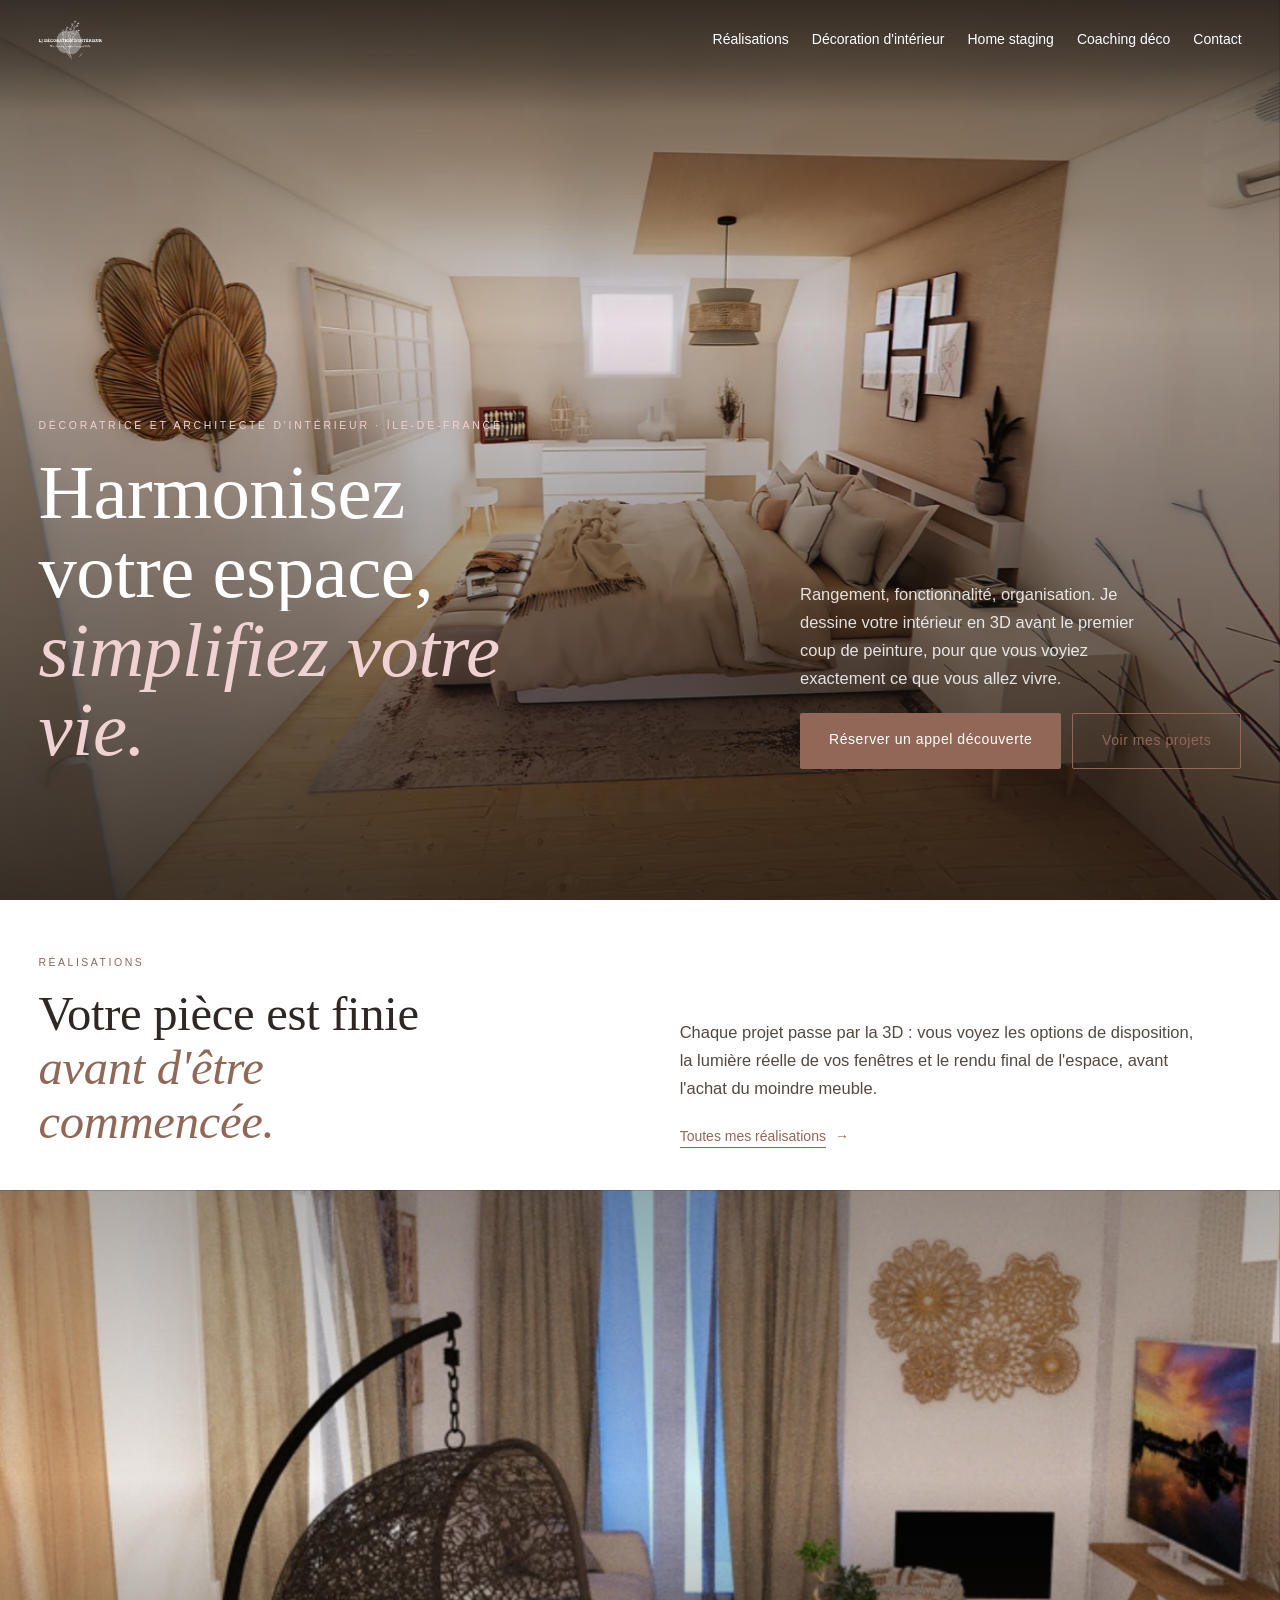
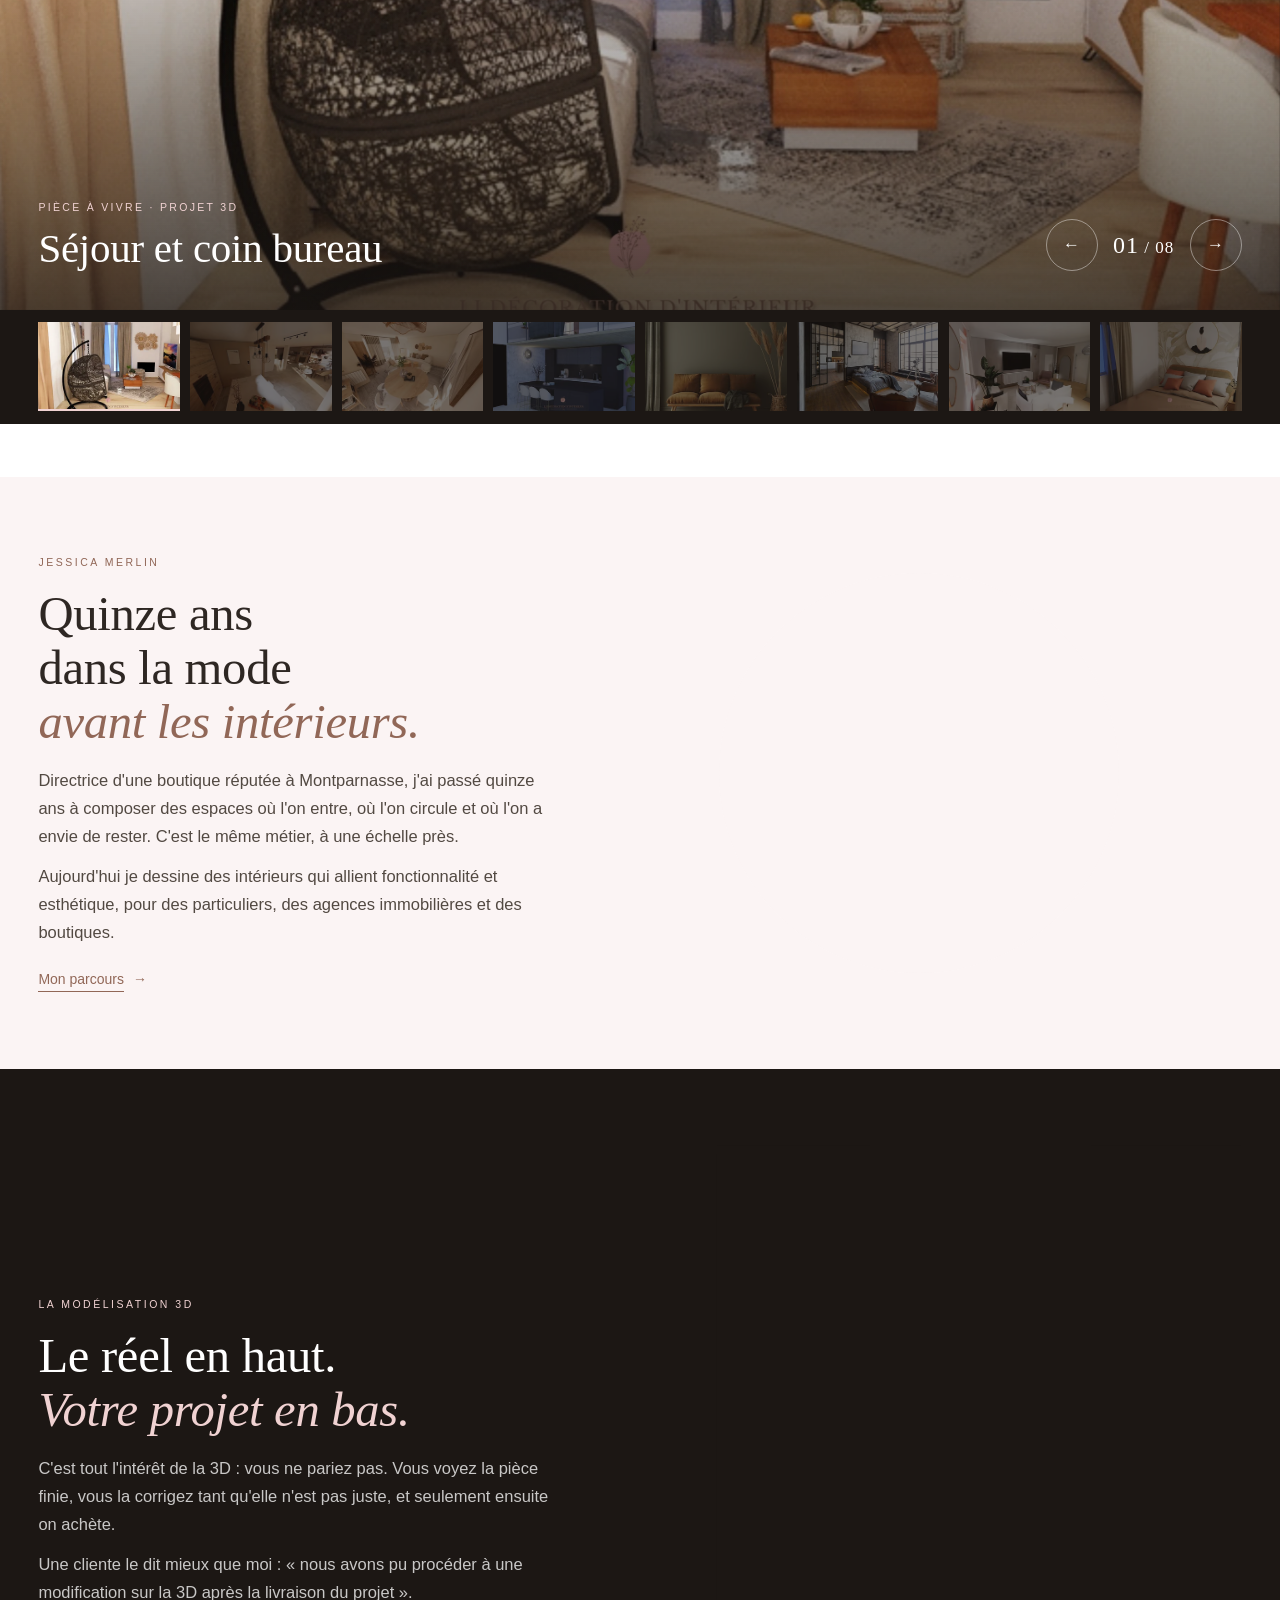
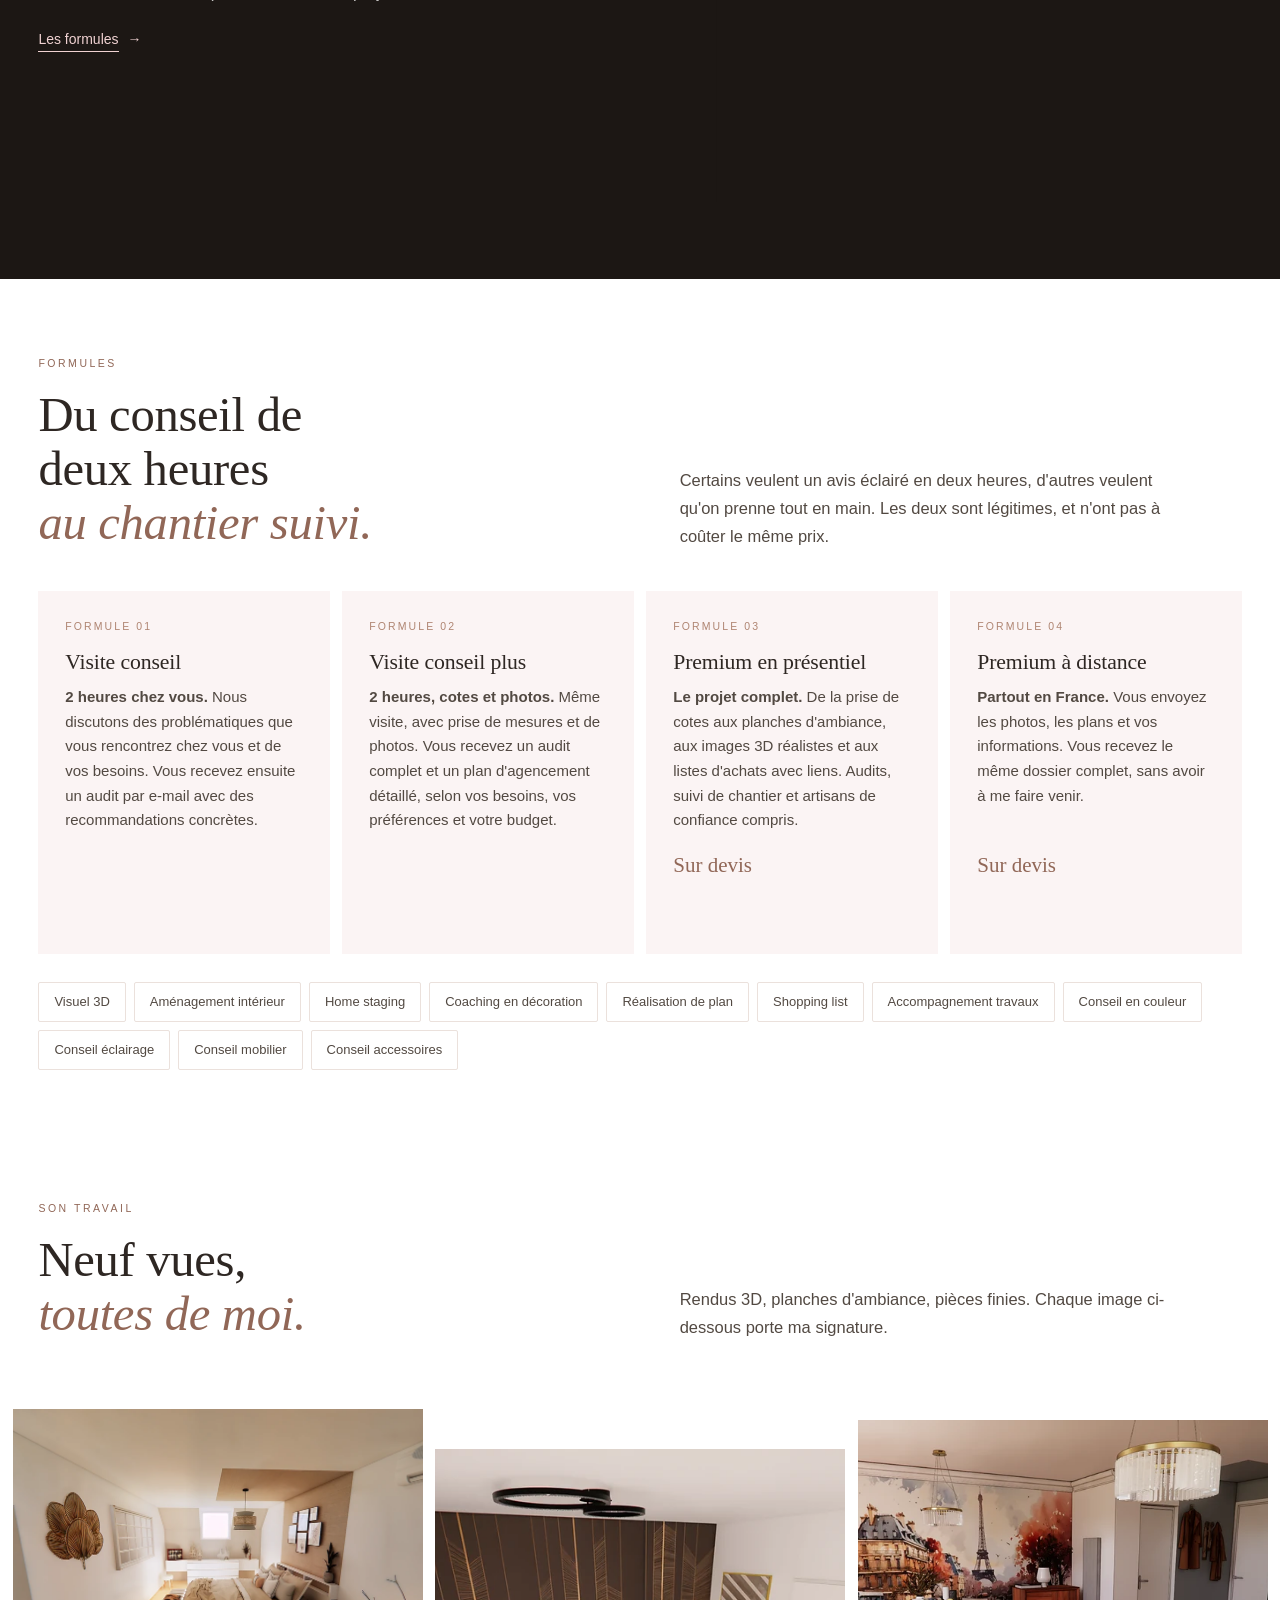
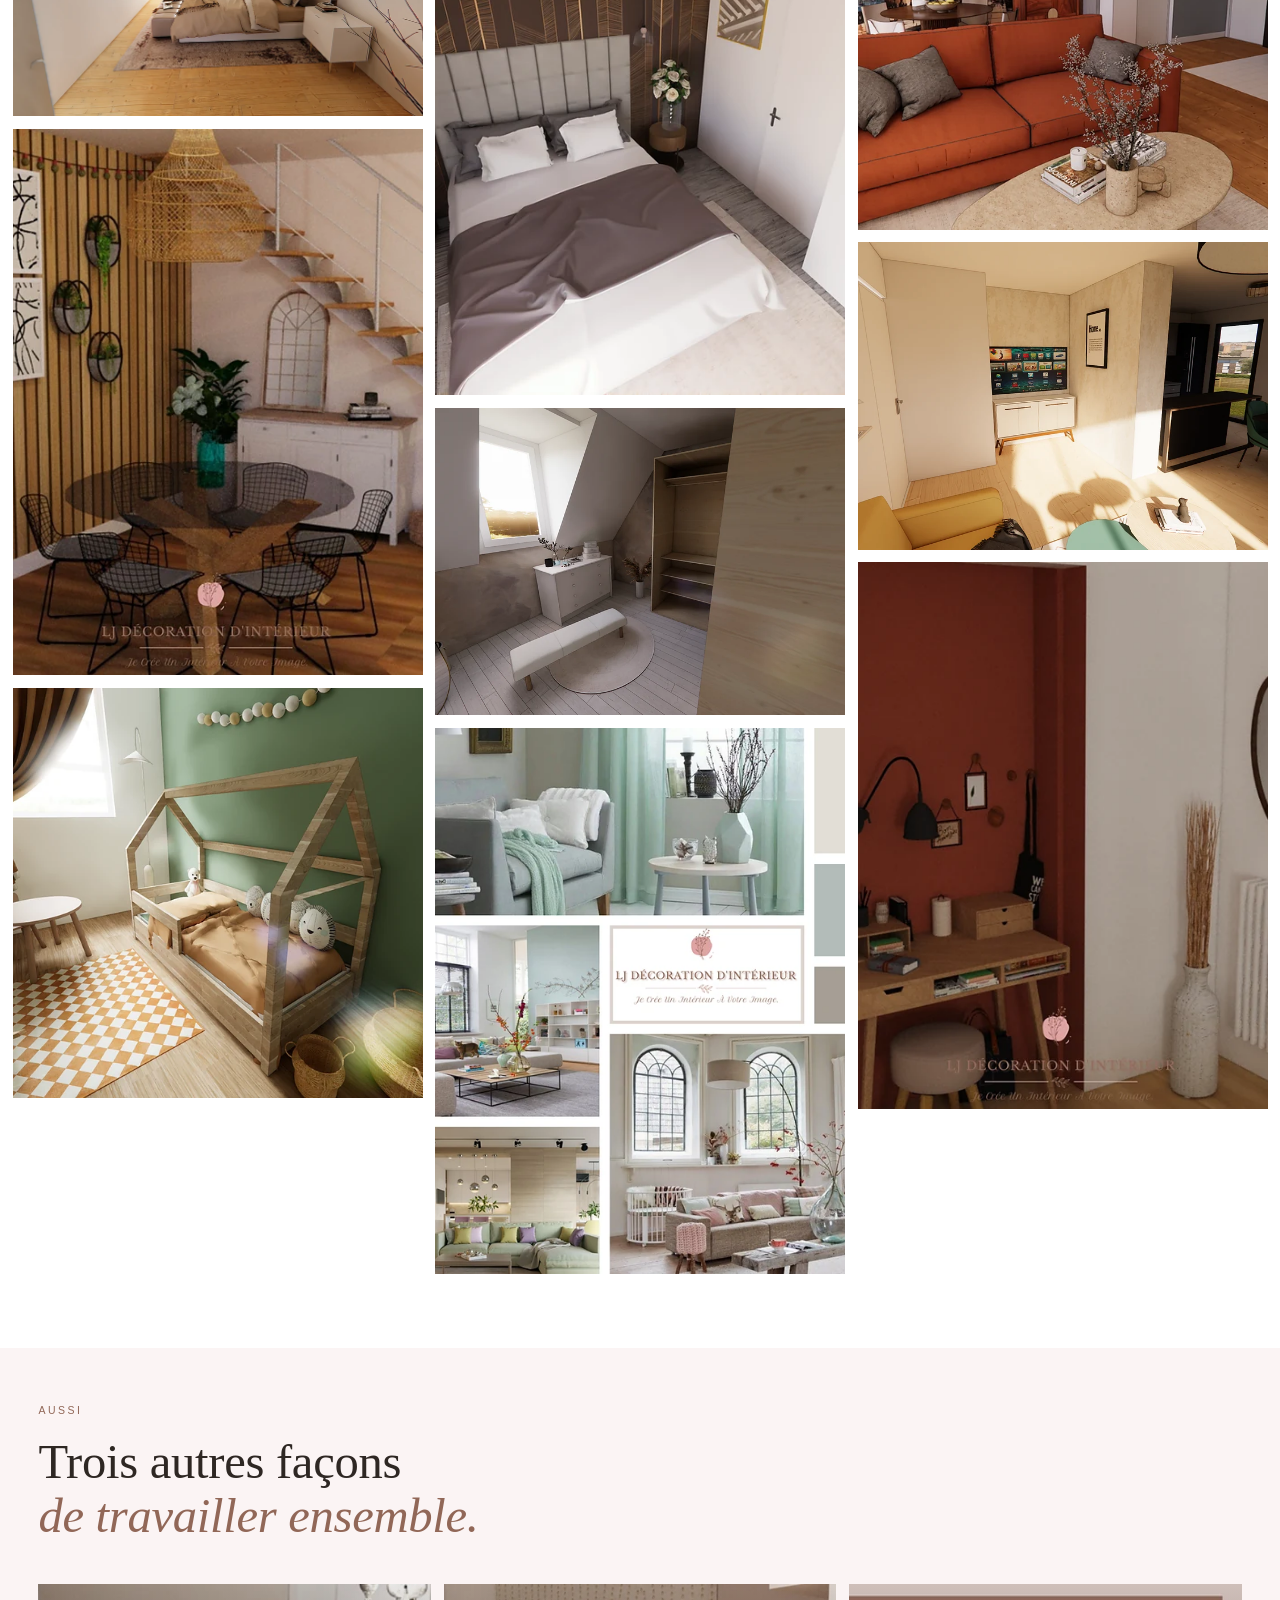
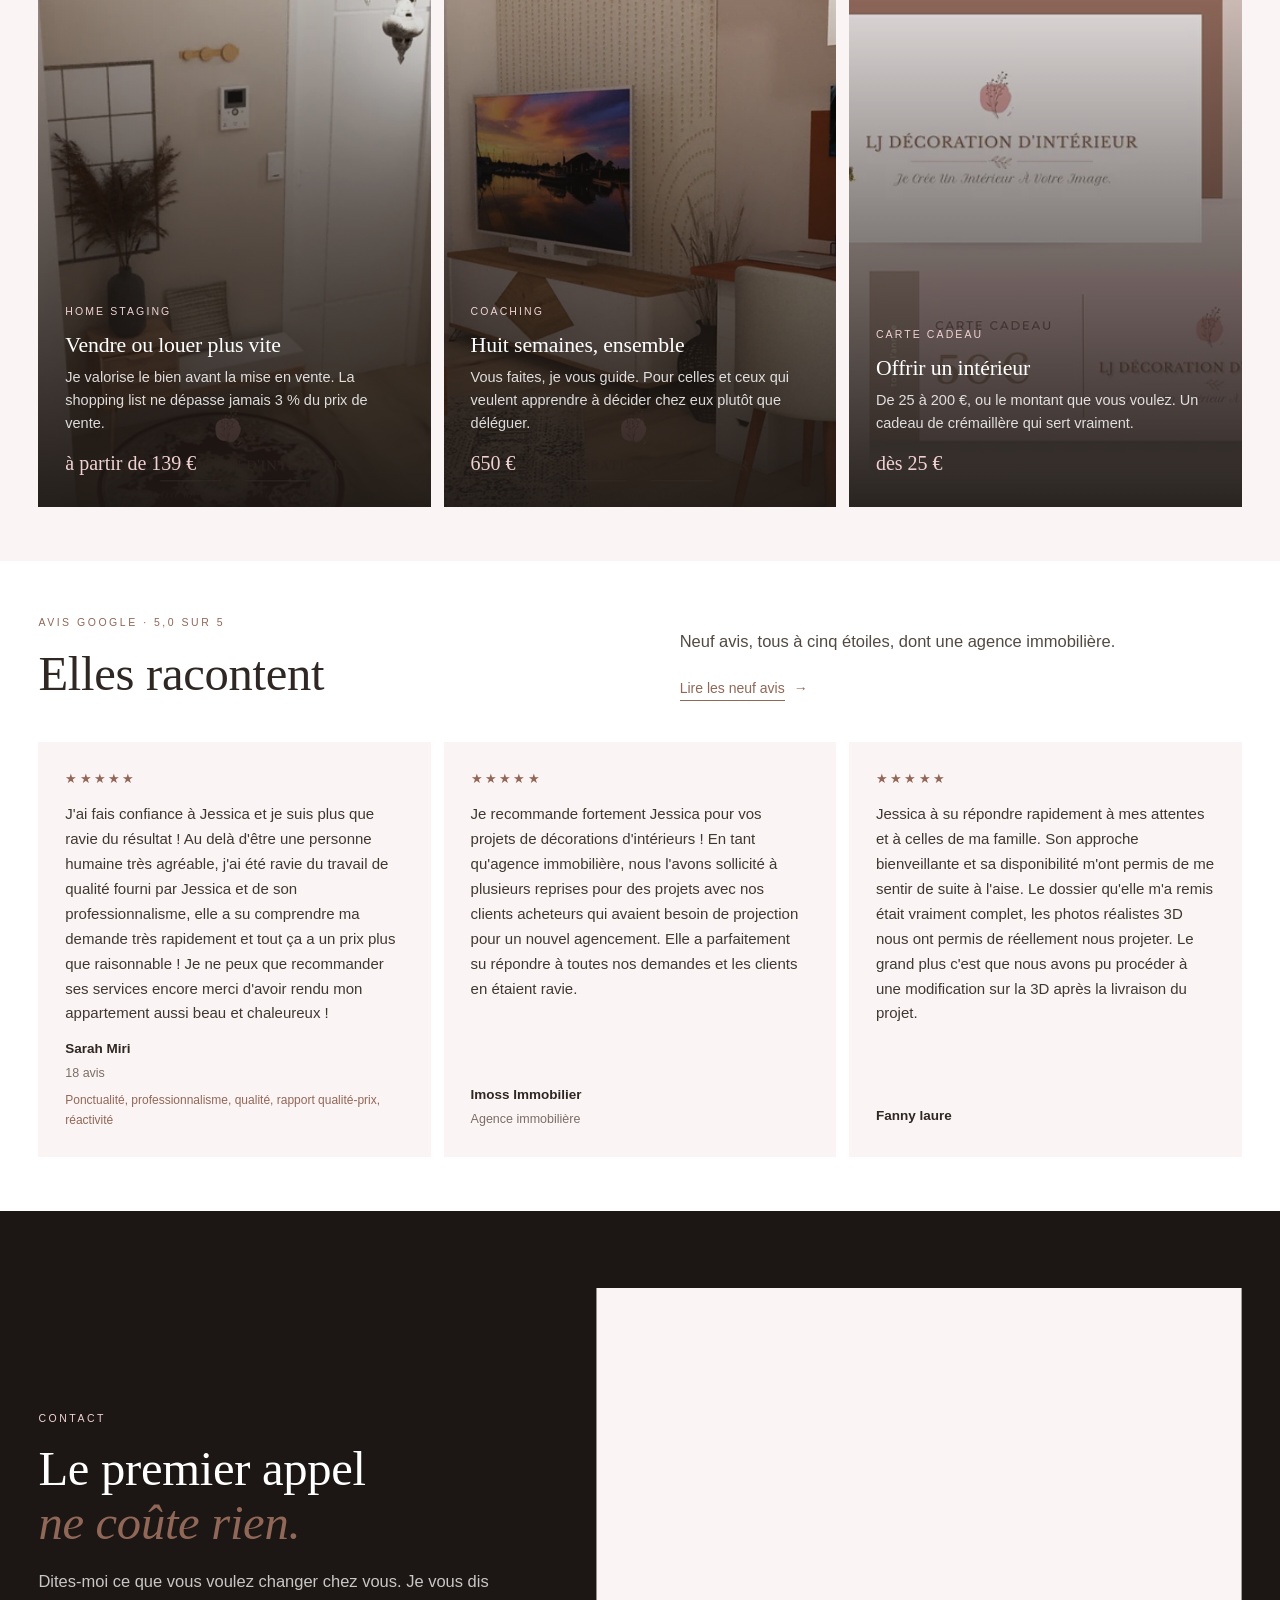
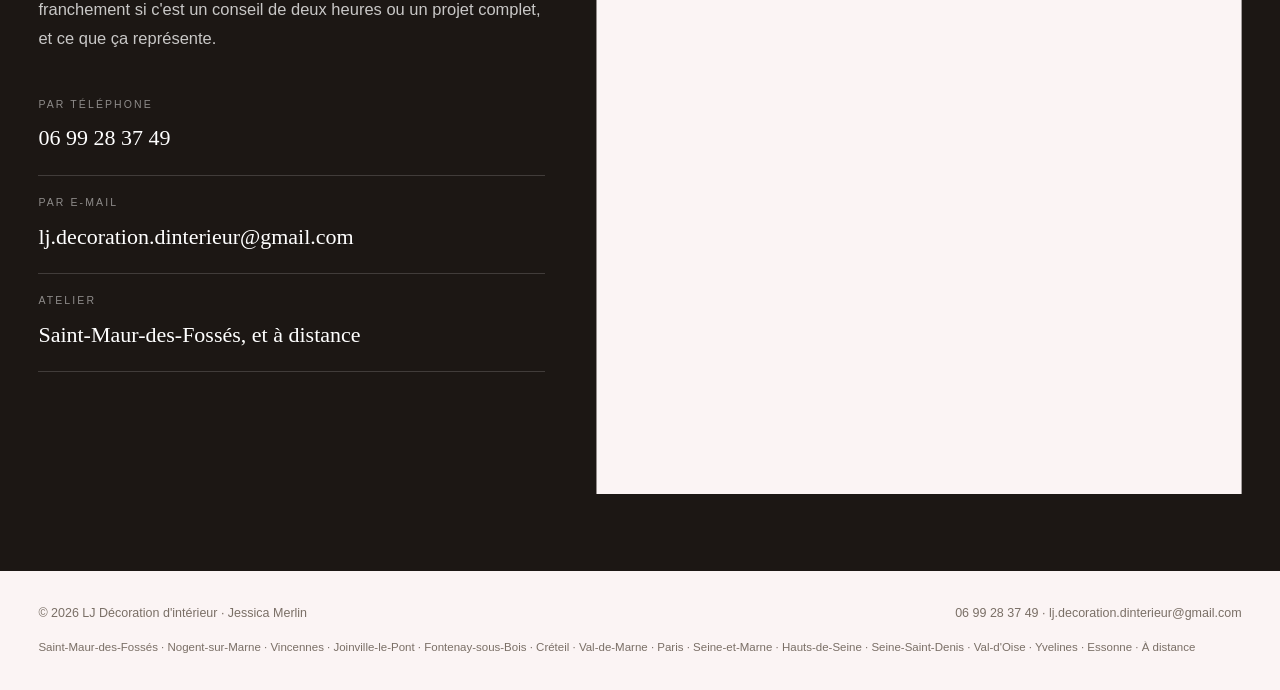
==== commit 47b9750d: "Lueur en balayage sur toutes les cases et les pastilles, debordement corrige Le bloc contact deborda" ====
--- a/index.html
+++ b/index.html
@@ -116,8 +116,8 @@
     <div><p class="p r">Certains veulent un avis éclairé en deux heures, d'autres veulent qu'on
     prenne tout en main. Les deux sont légitimes, et n'ont pas à coûter le même prix.</p></div>
   </div>
-  <div class="grille"><a class="card r" href="contact.html"><span class="n">Formule 01</span><h3>Visite conseil</h3><p><b style="font-weight:600">2 heures chez vous.</b> Nous discutons des problématiques que vous rencontrez chez vous et de vos besoins. Vous recevez ensuite un audit par e-mail avec des recommandations concrètes.</p><span class="fl2">&rarr;</span></a><a class="card r" href="contact.html"><span class="n">Formule 02</span><h3>Visite conseil plus</h3><p><b style="font-weight:600">2 heures, cotes et photos.</b> Même visite, avec prise de mesures et de photos. Vous recevez un audit complet et un plan d&#x27;agencement détaillé, selon vos besoins, vos préférences et votre budget.</p><span class="fl2">&rarr;</span></a><a class="card r" href="contact.html"><span class="n">Formule 03</span><h3>Premium en présentiel</h3><p><b style="font-weight:600">Le projet complet.</b> De la prise de cotes aux planches d&#x27;ambiance, aux images 3D réalistes et aux listes d&#x27;achats avec liens. Audits, suivi de chantier et artisans de confiance compris.</p><span class="prix">Sur devis</span><span class="fl2">&rarr;</span></a><a class="card r" href="contact.html"><span class="n">Formule 04</span><h3>Premium à distance</h3><p><b style="font-weight:600">Partout en France.</b> Vous envoyez les photos, les plans et vos informations. Vous recevez le même dossier complet, sans avoir à me faire venir.</p><span class="prix">Sur devis</span><span class="fl2">&rarr;</span></a></div>
-  <div class="presta r"><a href="realisations.html">Visuel 3D</a><a href="decoration.html">Aménagement intérieur</a><a href="home-staging.html">Home staging</a><a href="coaching.html">Coaching en décoration</a><a href="decoration.html">Réalisation de plan</a><a href="decoration.html">Shopping list</a><a href="decoration.html">Accompagnement travaux</a><a href="decoration.html">Conseil en couleur</a><a href="decoration.html">Conseil éclairage</a><a href="decoration.html">Conseil mobilier</a><a href="decoration.html">Conseil accessoires</a></div>
+  <div class="grille"><a class="card r" href="contact.html"><span class="lueur-v"></span><span class="n">Formule 01</span><h3>Visite conseil</h3><p><b style="font-weight:600">2 heures chez vous.</b> Nous discutons des problématiques que vous rencontrez chez vous et de vos besoins. Vous recevez ensuite un audit par e-mail avec des recommandations concrètes.</p><span class="fl2">&rarr;</span></a><a class="card r" href="contact.html"><span class="lueur-v"></span><span class="n">Formule 02</span><h3>Visite conseil plus</h3><p><b style="font-weight:600">2 heures, cotes et photos.</b> Même visite, avec prise de mesures et de photos. Vous recevez un audit complet et un plan d&#x27;agencement détaillé, selon vos besoins, vos préférences et votre budget.</p><span class="fl2">&rarr;</span></a><a class="card r" href="contact.html"><span class="lueur-v"></span><span class="n">Formule 03</span><h3>Premium en présentiel</h3><p><b style="font-weight:600">Le projet complet.</b> De la prise de cotes aux planches d&#x27;ambiance, aux images 3D réalistes et aux listes d&#x27;achats avec liens. Audits, suivi de chantier et artisans de confiance compris.</p><span class="prix">Sur devis</span><span class="fl2">&rarr;</span></a><a class="card r" href="contact.html"><span class="lueur-v"></span><span class="n">Formule 04</span><h3>Premium à distance</h3><p><b style="font-weight:600">Partout en France.</b> Vous envoyez les photos, les plans et vos informations. Vous recevez le même dossier complet, sans avoir à me faire venir.</p><span class="prix">Sur devis</span><span class="fl2">&rarr;</span></a></div>
+  <div class="presta r"><a href="realisations.html"><span class="lueur-v"></span>Visuel 3D</a><a href="decoration.html"><span class="lueur-v"></span>Aménagement intérieur</a><a href="home-staging.html"><span class="lueur-v"></span>Home staging</a><a href="coaching.html"><span class="lueur-v"></span>Coaching en décoration</a><a href="decoration.html"><span class="lueur-v"></span>Réalisation de plan</a><a href="decoration.html"><span class="lueur-v"></span>Shopping list</a><a href="decoration.html"><span class="lueur-v"></span>Accompagnement travaux</a><a href="decoration.html"><span class="lueur-v"></span>Conseil en couleur</a><a href="decoration.html"><span class="lueur-v"></span>Conseil éclairage</a><a href="decoration.html"><span class="lueur-v"></span>Conseil mobilier</a><a href="decoration.html"><span class="lueur-v"></span>Conseil accessoires</a></div>
 </div></section>
 
 <section class="serre"><div class="w">
@@ -138,15 +138,15 @@
     <div></div>
   </div>
   <div class="grille trois">
-  <a class="carte-im r" href="home-staging.html"><img src="assets/entree.webp" srcset="assets/entree-s.webp 900w, assets/entree.webp 1800w" sizes="33vw" alt="Home staging" loading="lazy" data-loupe decoding="async" width="1800" height="1200">
+  <a class="carte-im r" href="home-staging.html"><span class="lueur-v"></span><img src="assets/entree.webp" srcset="assets/entree-s.webp 900w, assets/entree.webp 1800w" sizes="33vw" alt="Home staging" loading="lazy" data-loupe decoding="async" width="1800" height="1200">
     <span class="n">Home staging</span><h3>Vendre ou louer plus vite</h3>
     <p>Je valorise le bien avant la mise en vente. La shopping list ne dépasse jamais 3 % du prix
     de vente.</p><span class="prix">à partir de 139 €</span></a>
-  <a class="carte-im r" href="coaching.html"><img src="assets/sejour-3.webp" srcset="assets/sejour-3-s.webp 900w, assets/sejour-3.webp 1800w" sizes="33vw" alt="Coaching déco" loading="lazy" data-loupe decoding="async" width="1800" height="1200">
+  <a class="carte-im r" href="coaching.html"><span class="lueur-v"></span><img src="assets/sejour-3.webp" srcset="assets/sejour-3-s.webp 900w, assets/sejour-3.webp 1800w" sizes="33vw" alt="Coaching déco" loading="lazy" data-loupe decoding="async" width="1800" height="1200">
     <span class="n">Coaching</span><h3>Huit semaines, ensemble</h3>
     <p>Vous faites, je vous guide. Pour celles et ceux qui veulent apprendre à décider chez eux
     plutôt que déléguer.</p><span class="prix">650 €</span></a>
-  <a class="carte-im r" href="carte-cadeau.html"><img src="assets/carte.webp" srcset="assets/carte-s.webp 540w, assets/carte.webp 1080w" sizes="33vw" alt="Carte cadeau" loading="lazy" data-loupe decoding="async" width="1080" height="928">
+  <a class="carte-im r" href="carte-cadeau.html"><span class="lueur-v"></span><img src="assets/carte.webp" srcset="assets/carte-s.webp 540w, assets/carte.webp 1080w" sizes="33vw" alt="Carte cadeau" loading="lazy" data-loupe decoding="async" width="1080" height="928">
     <span class="n">Carte cadeau</span><h3>Offrir un intérieur</h3>
     <p>De 25 à 200 €, ou le montant que vous voulez. Un cadeau de crémaillère qui sert
     vraiment.</p><span class="prix">dès 25 €</span></a>
--- a/site.css
+++ b/site.css
@@ -381,7 +381,10 @@
 .ligne:hover{padding-left:12px}
 .ligne small{display:block;font-size:10.5px;letter-spacing:.2em;text-transform:uppercase;
 color:rgba(255,255,255,.5);margin-bottom:6px}
-.ligne strong{font-family:"Didot",Georgia,serif;font-size:22px;font-weight:400}
+.ligne strong{font-family:"Didot",Georgia,serif;font-size:22px;font-weight:400;
+display:block;overflow-wrap:anywhere;word-break:break-word;hyphens:auto}
+/* à 390 px, l'adresse e-mail en Didot 22 px sortait du cadre */
+@media(max-width:640px){.ligne strong{font-size:17px;line-height:1.35}}
 .form{display:grid;gap:16px}
 .form label{font-size:10.5px;letter-spacing:.16em;text-transform:uppercase;color:var(--gris)}
 .form input,.form textarea{display:block;width:100%;margin-top:7px;padding:13px 0;border:0;
@@ -493,3 +496,37 @@
   body:not(.pret){overflow:visible}
   body:not(.pret) .bar .logo img{opacity:1}
 }
+
+
+
+
+/* ══ LA LUEUR, SUR TÉLÉPHONE ═════════════════════════════════════
+   Sans souris, rien ne dit qu'une case réagit. Une lumière la traverse
+   donc en diagonale, comme un reflet qui passe : au dévoilement, puis
+   toutes les dix secondes. Jamais sur un écran à souris.
+   `inset:0` et non -1px : à -1 la lueur dépassait du cadre et faisait
+   déborder la page d'un pixel de chaque côté. */
+.card, .carte-im, .presta a{position:relative;overflow:hidden}
+.lueur-v{position:absolute;inset:0;z-index:5;pointer-events:none;opacity:0;
+background:linear-gradient(104deg,
+  rgba(240,210,210,0) 34%,
+  rgba(255,246,246,.92) 47%,
+  rgba(240,210,210,.55) 53%,
+  rgba(240,210,210,0) 66%);
+transform:translate3d(-115%,0,0)}
+.carte-im .lueur-v{background:linear-gradient(104deg,
+  rgba(255,255,255,0) 34%, rgba(255,255,255,.5) 47%,
+  rgba(240,210,210,.34) 53%, rgba(255,255,255,0) 66%)}
+@keyframes balaye{
+  0%{opacity:0;transform:translate3d(-115%,0,0)}
+  12%{opacity:1}
+  88%{opacity:1}
+  100%{opacity:0;transform:translate3d(115%,0,0)}
+}
+.lueur .lueur-v{animation:balaye 1.35s cubic-bezier(.36,.06,.2,1)}
+/* le cadre s'allume une fraction de seconde en même temps */
+.card.lueur{box-shadow:inset 0 0 0 1px rgba(240,210,210,.9)}
+.presta a.lueur{border-color:var(--rose);background:#FFF8F8}
+.card,.presta a{transition:box-shadow .6s ease,border-color .6s ease,background .6s ease,
+transform .5s cubic-bezier(.22,1,.36,1)}
+@media(prefers-reduced-motion:reduce){.lueur .lueur-v{animation:none}}
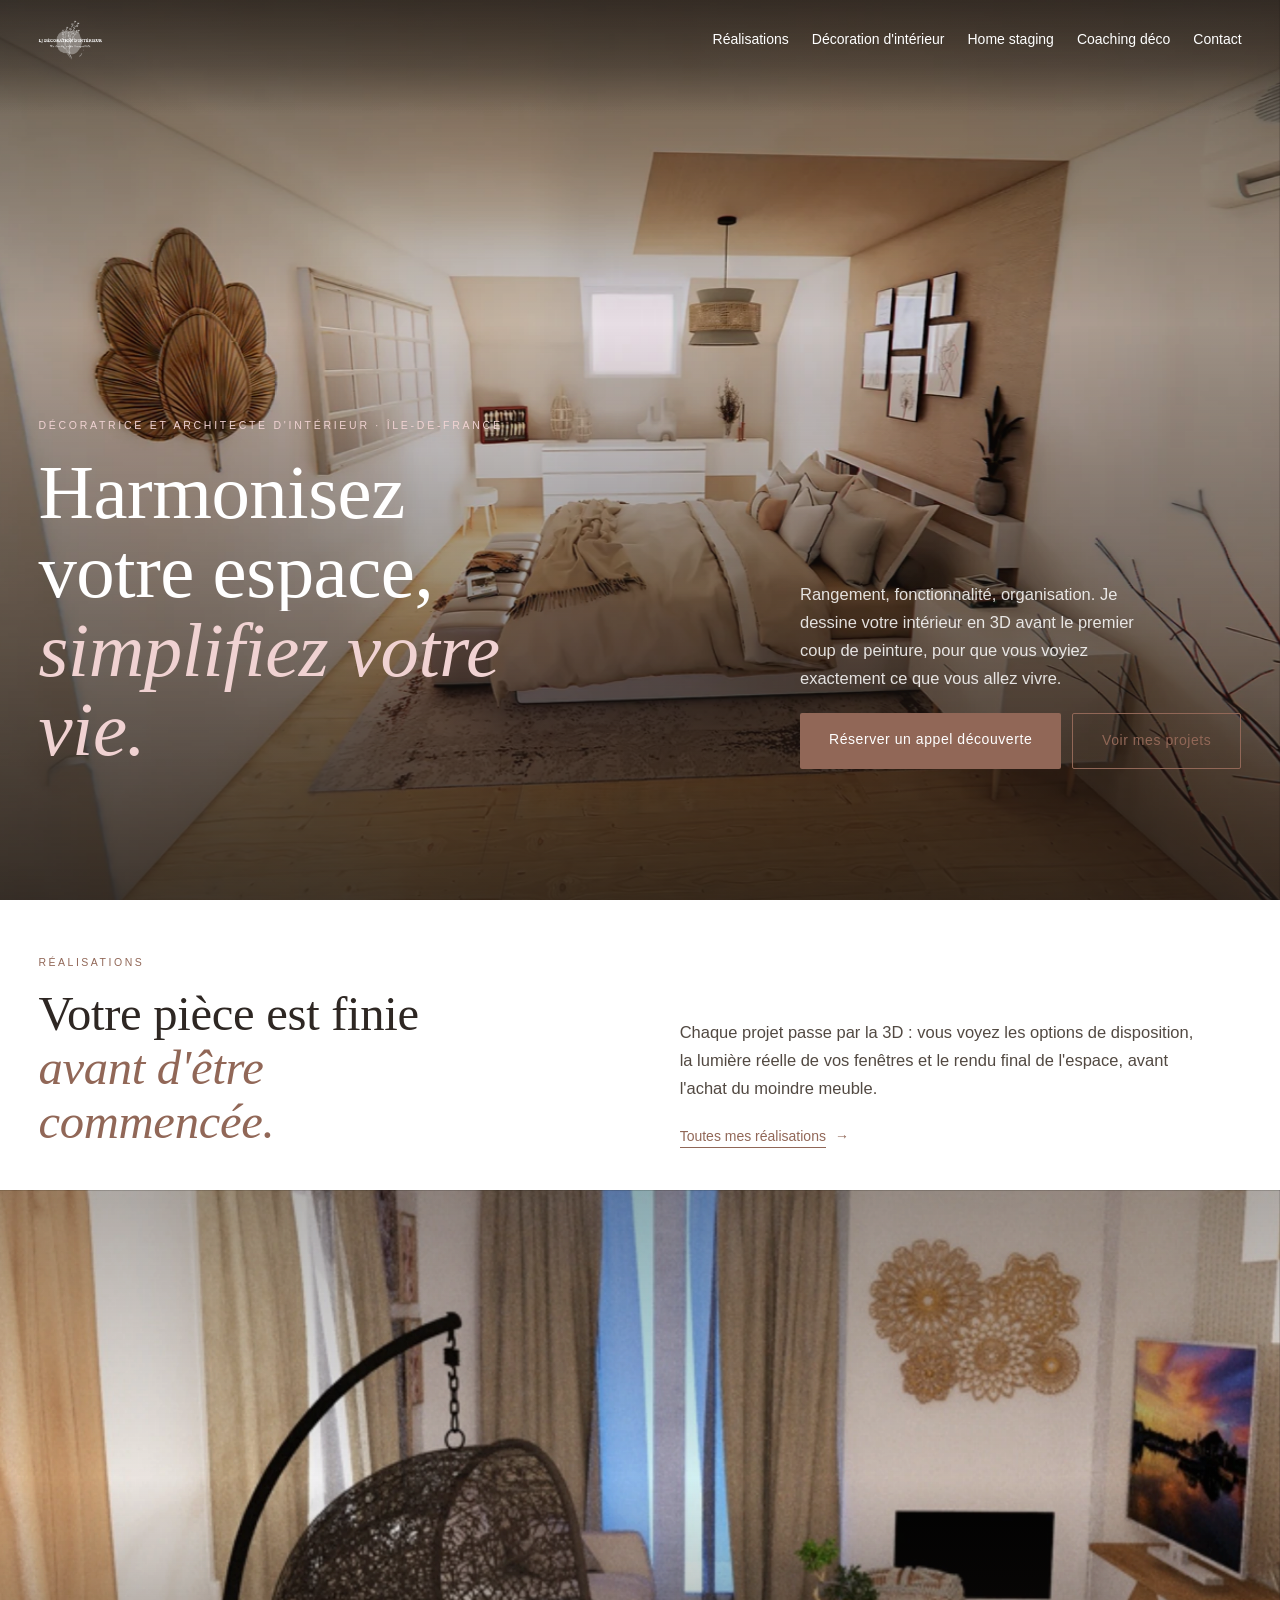
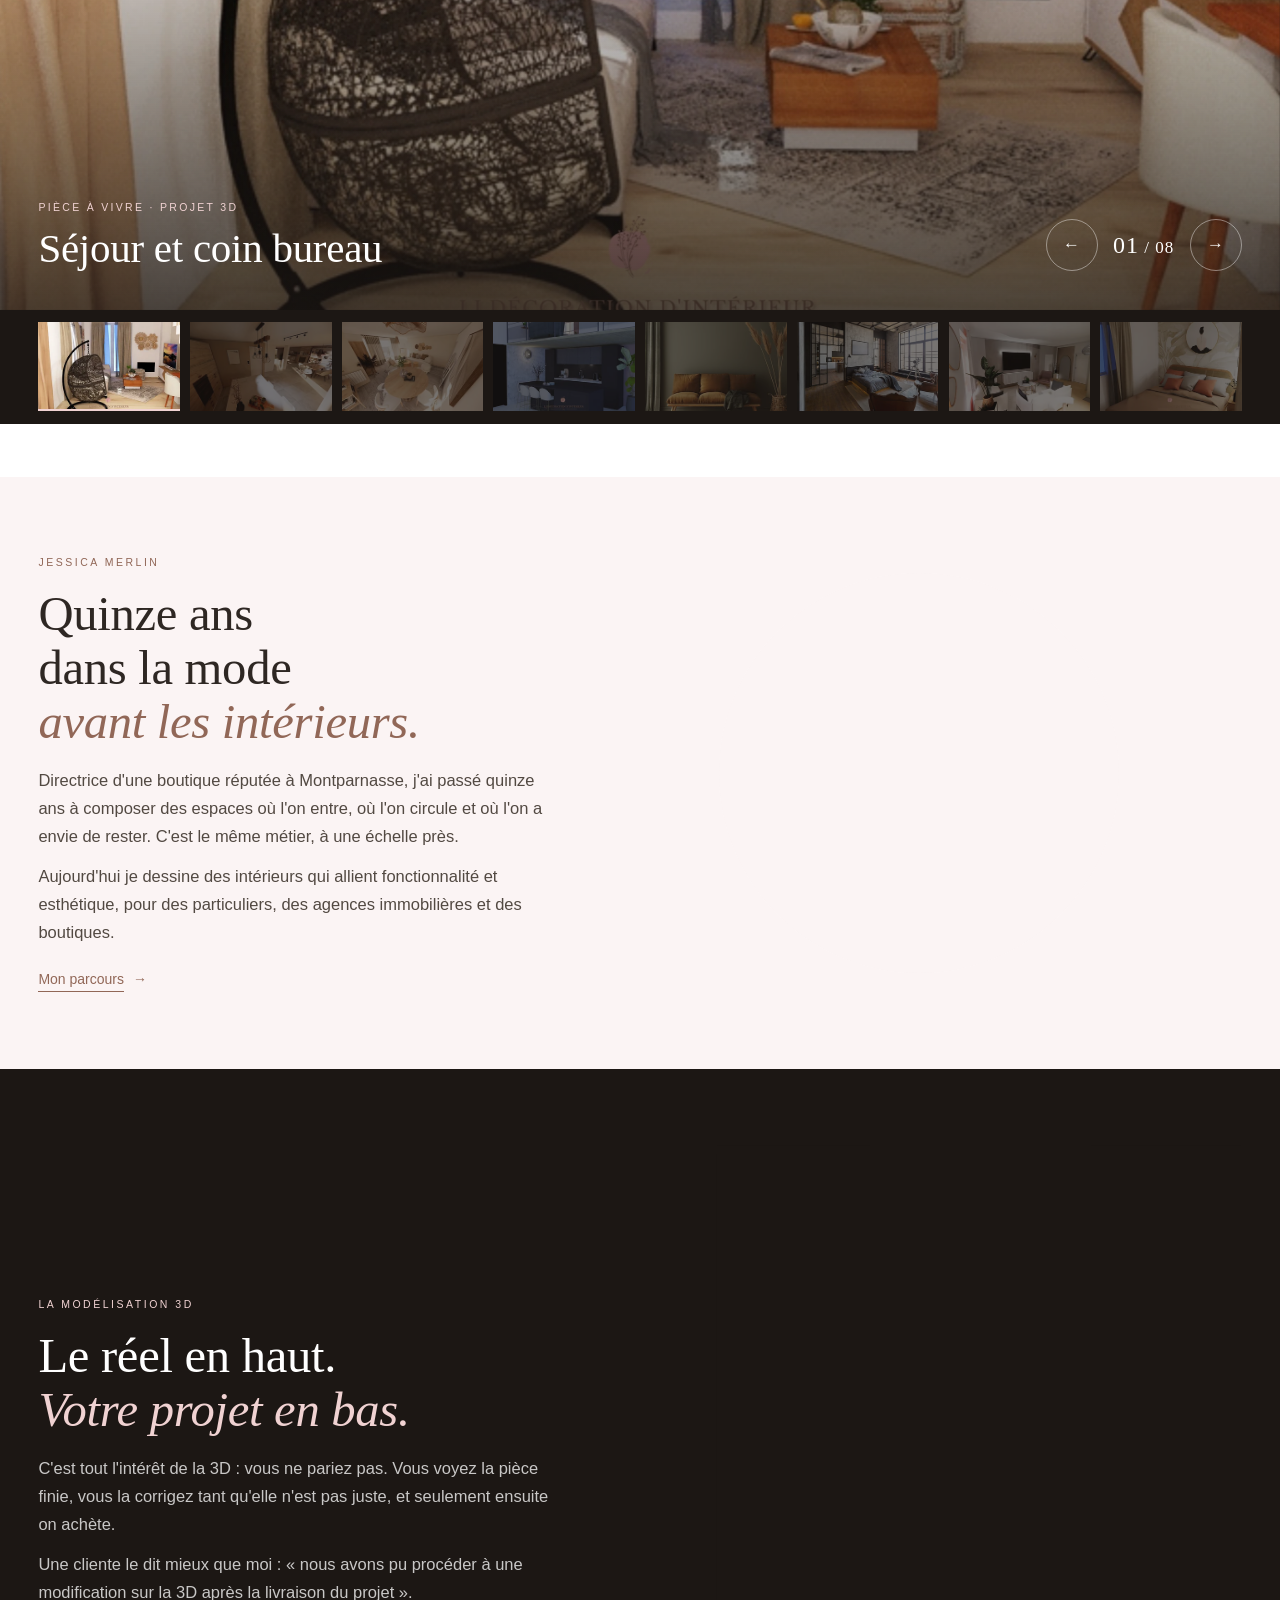
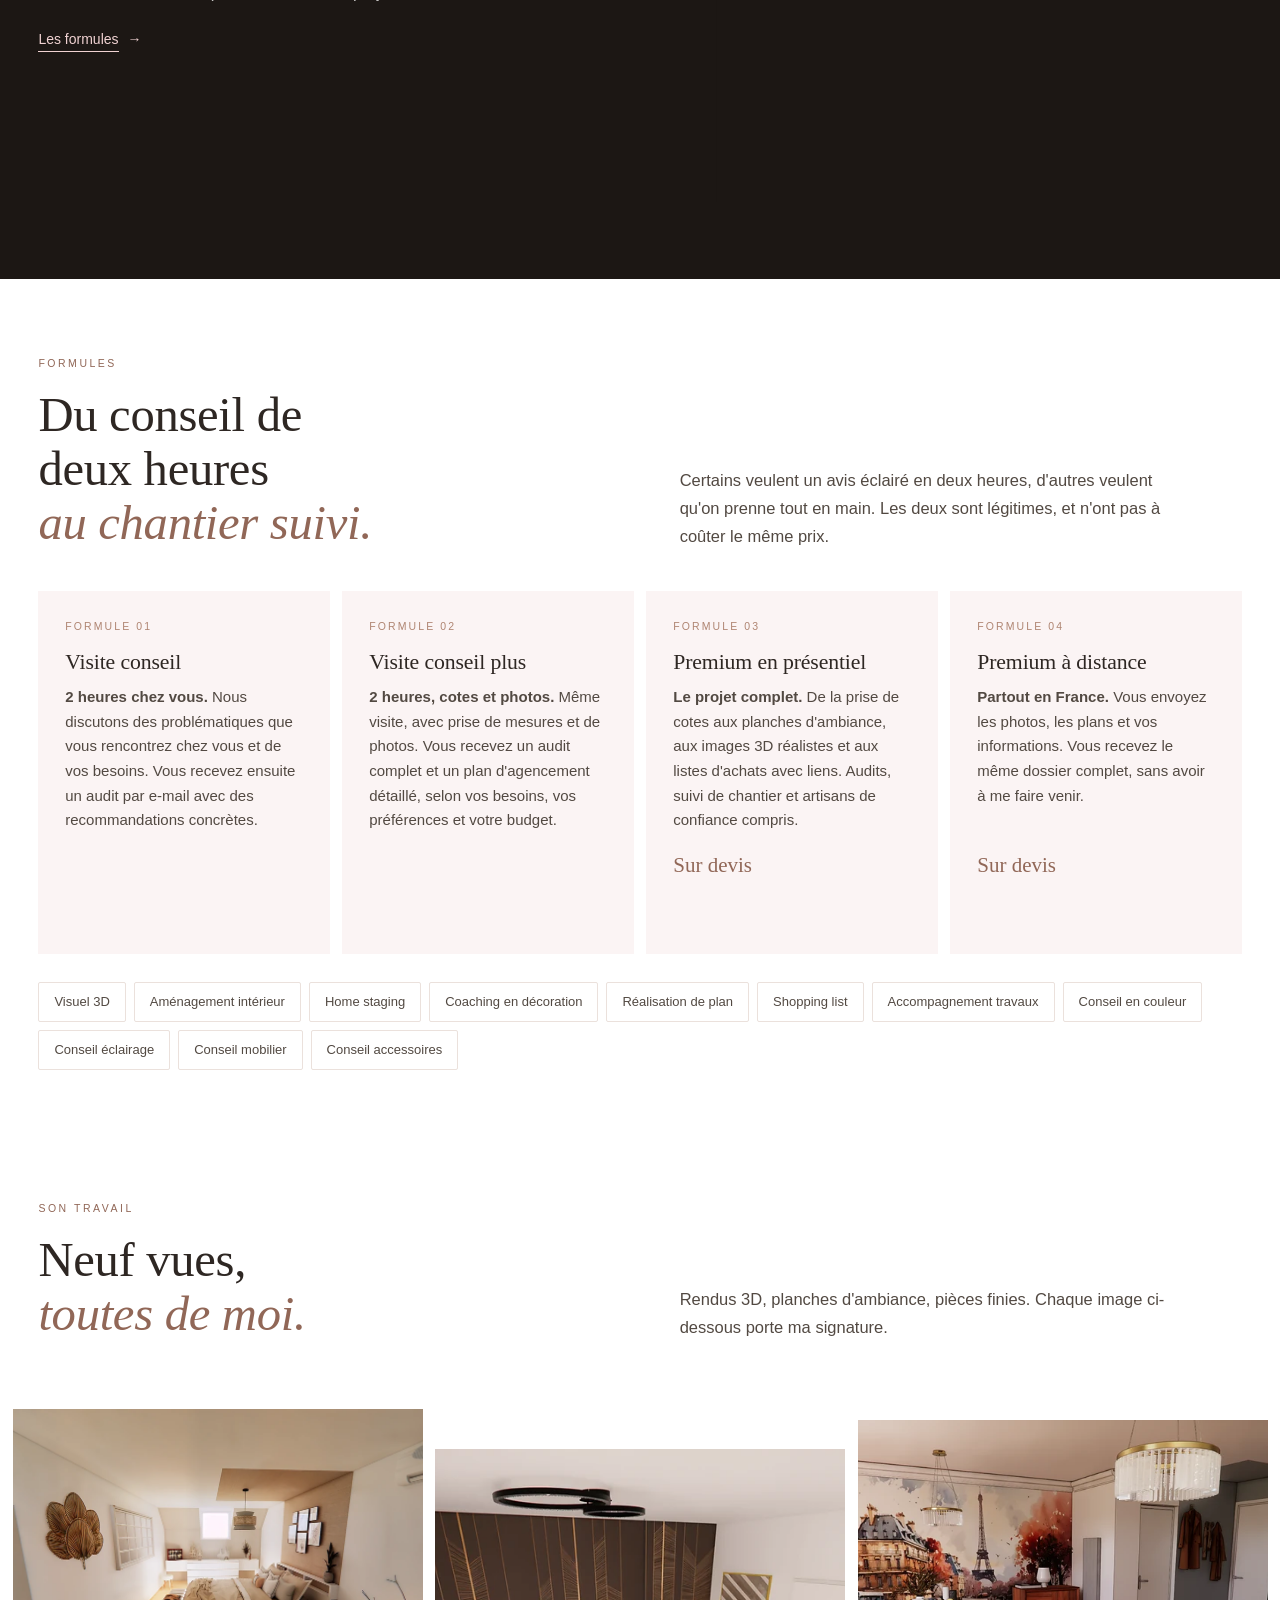
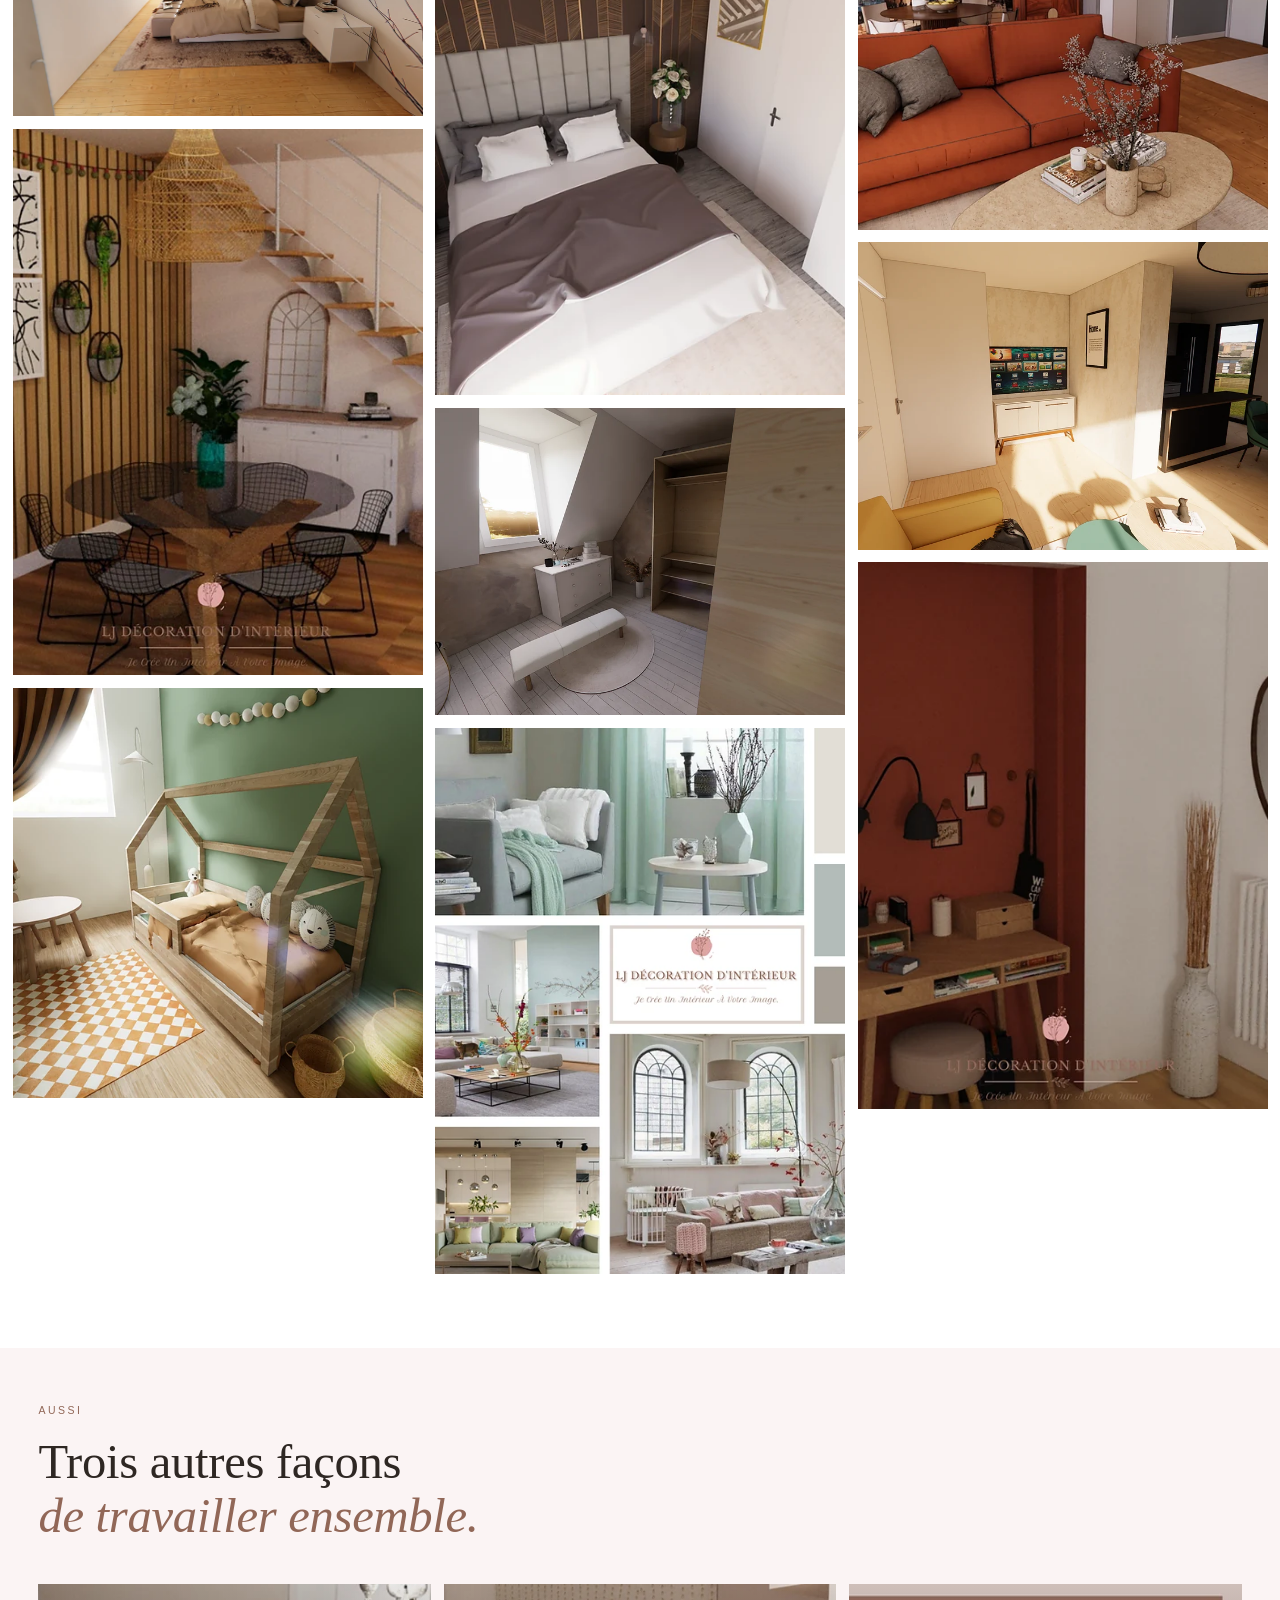
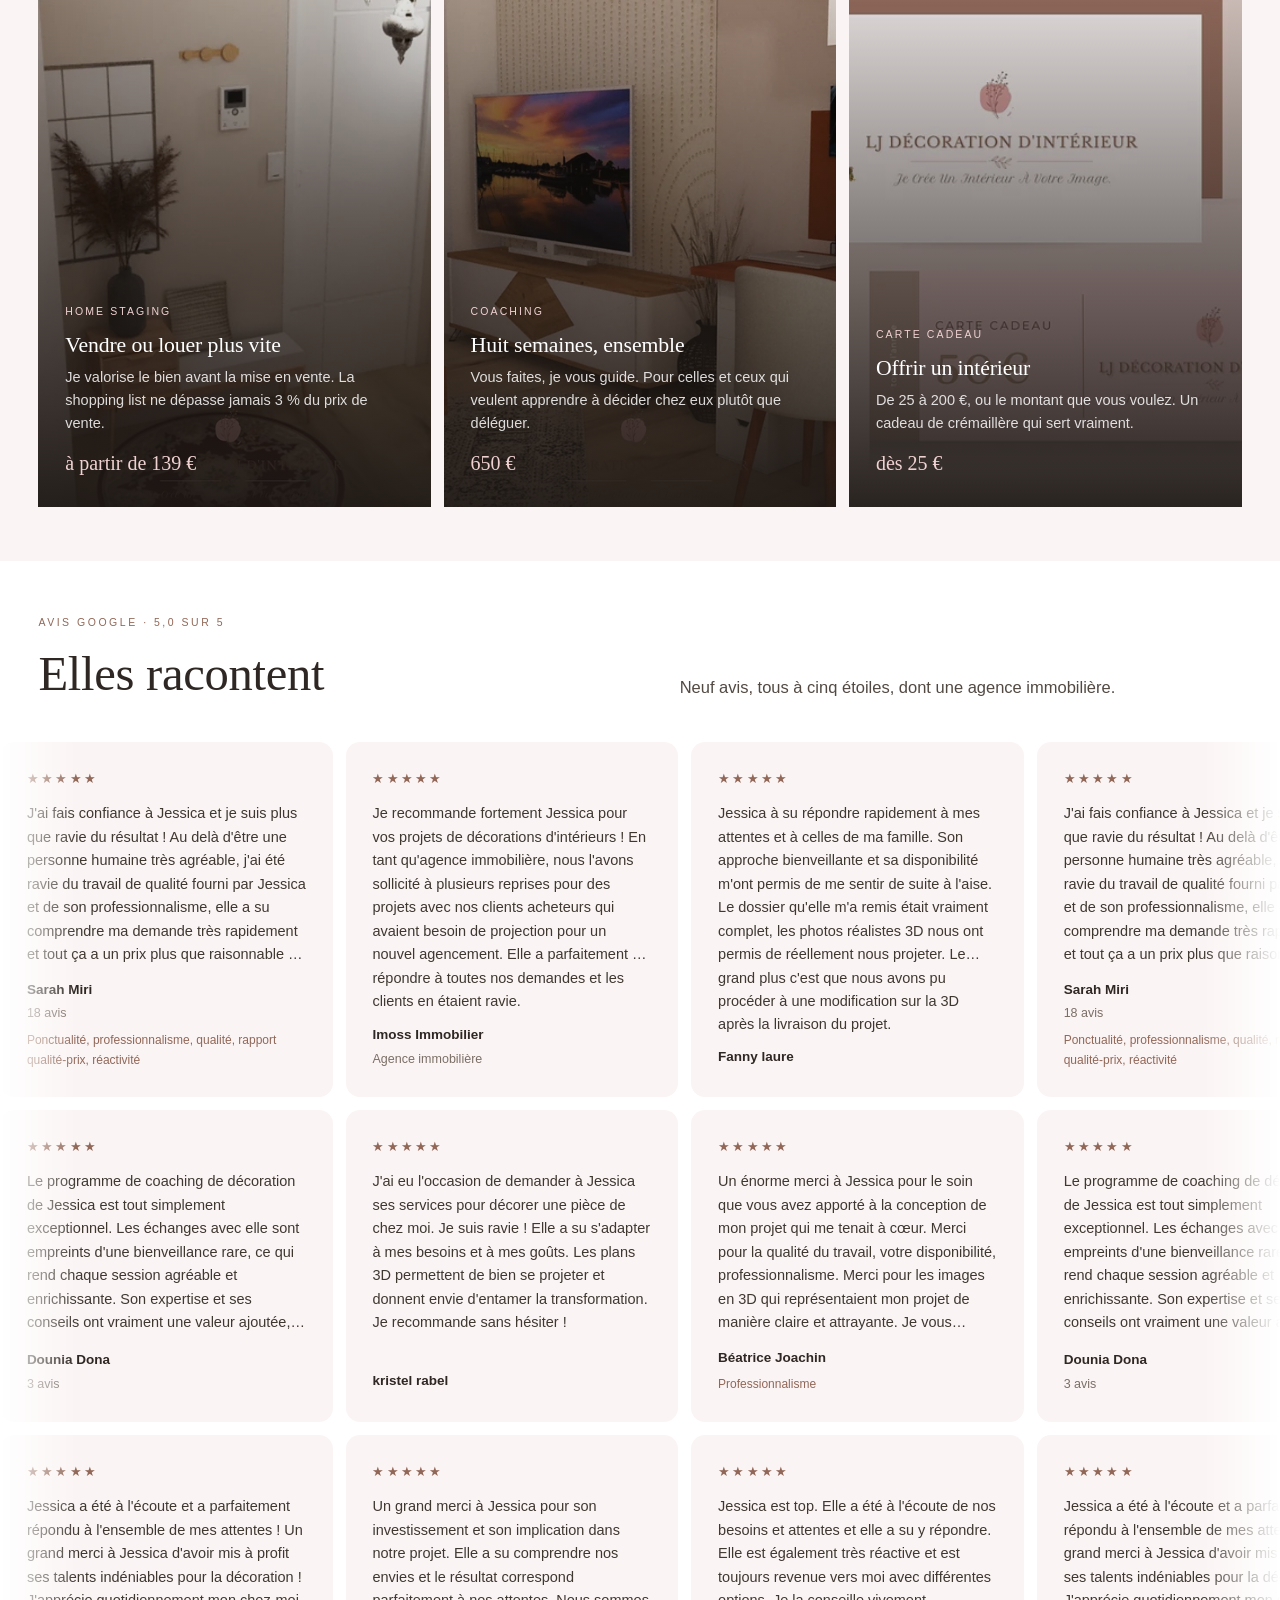
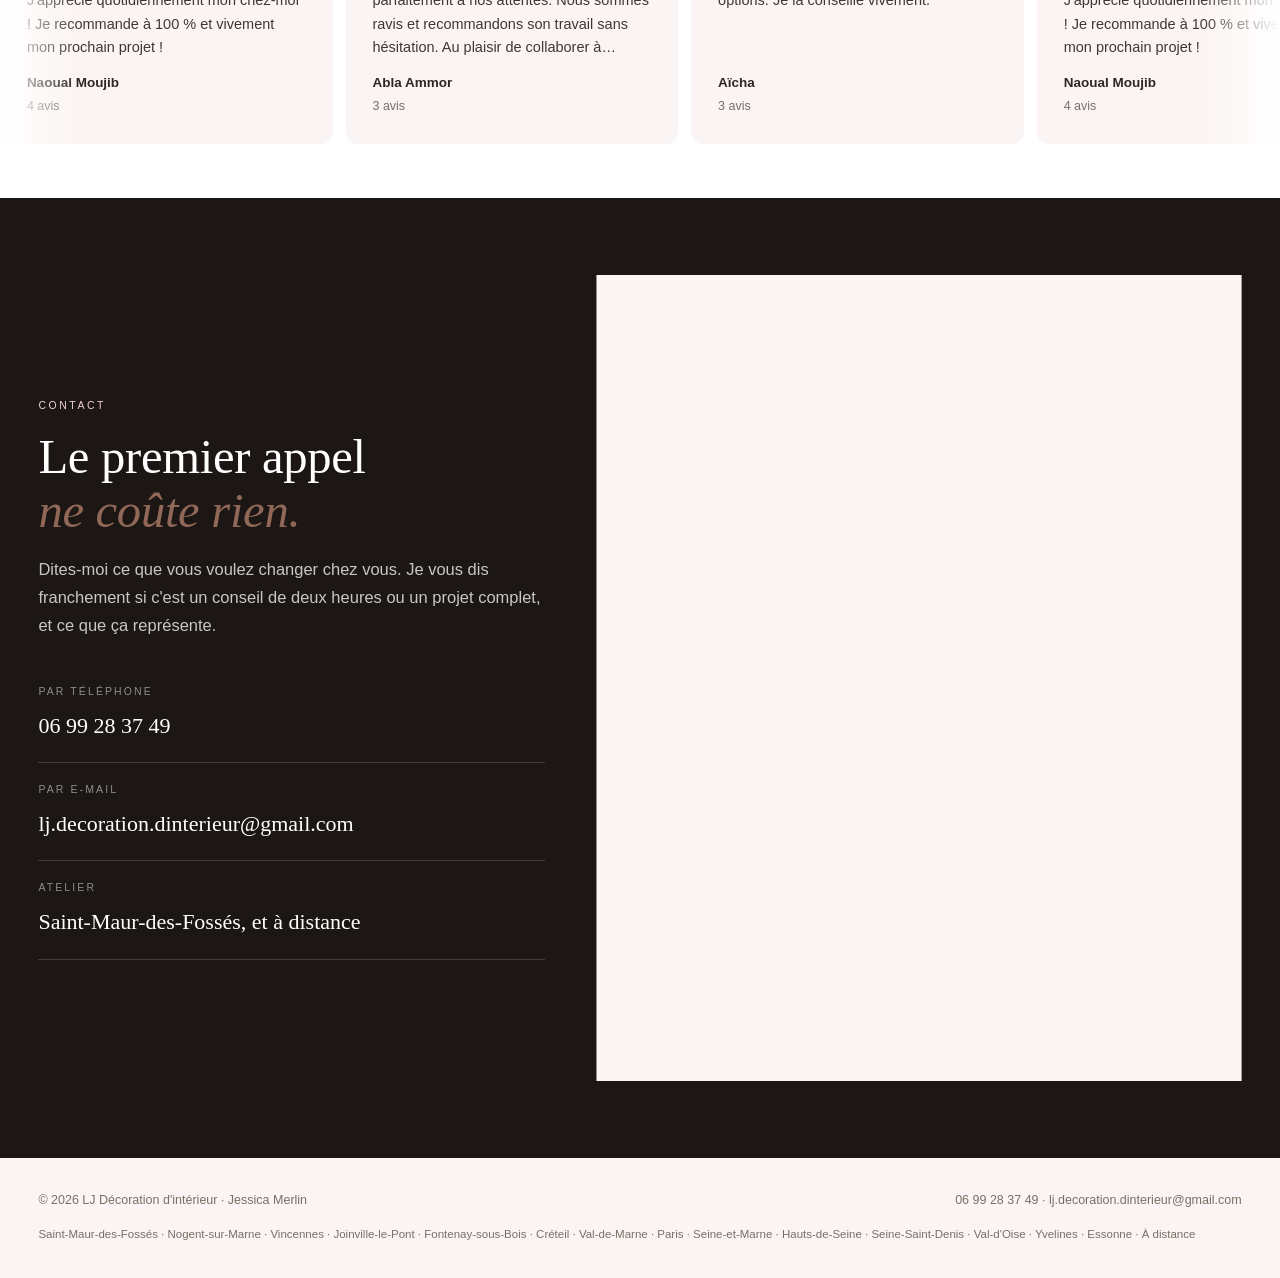
==== commit 13b7a658: "Les neuf avis en trois lignes qui defilent sans fin Rectangles aux coins arrondis. Les deux lignes d" ====
--- a/index.html
+++ b/index.html
@@ -153,11 +153,12 @@
 </div>
 </div></section>
 
-<section class="serre"><div class="w">
+<section class="serre avis-fil"><div class="w">
   <div class="entete"><div><div class="tag r">Avis Google · 5,0 sur 5</div>
-    <h2 class="r">Elles racontent</h2></div><div><p class="p r">Neuf avis, tous à cinq étoiles, dont une agence immobilière.</p><a class="lien r" href="avis.html"><u>Lire les neuf avis</u> <span class="fl">→</span></a></div></div>
-  <div class="avis"><article class="av r"><div class="etoiles">★★★★★</div><q>J&#x27;ai fais confiance à Jessica et je suis plus que ravie du résultat ! Au delà d&#x27;être une personne humaine très agréable, j&#x27;ai été ravie du travail de qualité fourni par Jessica et de son professionnalisme, elle a su comprendre ma demande très rapidement et tout ça a un prix plus que raisonnable ! Je ne peux que recommander ses services encore merci d&#x27;avoir rendu mon appartement aussi beau et chaleureux !</q><div class="qui"><b>Sarah Miri</b><span>18 avis</span><div style="font-size:12px;color:var(--terre);margin-top:5px">Ponctualité, professionnalisme, qualité, rapport qualité-prix, réactivité</div></div></article><article class="av r"><div class="etoiles">★★★★★</div><q>Je recommande fortement Jessica pour vos projets de décorations d&#x27;intérieurs ! En tant qu&#x27;agence immobilière, nous l&#x27;avons sollicité à plusieurs reprises pour des projets avec nos clients acheteurs qui avaient besoin de projection pour un nouvel agencement. Elle a parfaitement su répondre à toutes nos demandes et les clients en étaient ravie.</q><div class="qui"><b>Imoss Immobilier</b><span>Agence immobilière</span></div></article><article class="av r"><div class="etoiles">★★★★★</div><q>Jessica à su répondre rapidement à mes attentes et à celles de ma famille. Son approche bienveillante et sa disponibilité m&#x27;ont permis de me sentir de suite à l&#x27;aise. Le dossier qu&#x27;elle m&#x27;a remis était vraiment complet, les photos réalistes 3D nous ont permis de réellement nous projeter. Le grand plus c&#x27;est que nous avons pu procéder à une modification sur la 3D après la livraison du projet.</q><div class="qui"><b>Fanny laure</b></div></article></div>
-</div></section>
+    <h2 class="r">Elles racontent</h2></div><div><p class="p r">Neuf avis, tous à cinq étoiles, dont une agence immobilière.</p></div></div>
+</div>
+<div class="fils r"><div class="fil"><div class="ruban"><article class="av"><div class="etoiles">★★★★★</div><q>J&#x27;ai fais confiance à Jessica et je suis plus que ravie du résultat ! Au delà d&#x27;être une personne humaine très agréable, j&#x27;ai été ravie du travail de qualité fourni par Jessica et de son professionnalisme, elle a su comprendre ma demande très rapidement et tout ça a un prix plus que raisonnable ! Je ne peux que recommander ses services encore merci d&#x27;avoir rendu mon appartement aussi beau et chaleureux !</q><div class="qui"><b>Sarah Miri</b><span>18 avis</span><div style="font-size:12px;color:var(--terre);margin-top:5px">Ponctualité, professionnalisme, qualité, rapport qualité-prix, réactivité</div></div></article><article class="av"><div class="etoiles">★★★★★</div><q>Je recommande fortement Jessica pour vos projets de décorations d&#x27;intérieurs ! En tant qu&#x27;agence immobilière, nous l&#x27;avons sollicité à plusieurs reprises pour des projets avec nos clients acheteurs qui avaient besoin de projection pour un nouvel agencement. Elle a parfaitement su répondre à toutes nos demandes et les clients en étaient ravie.</q><div class="qui"><b>Imoss Immobilier</b><span>Agence immobilière</span></div></article><article class="av"><div class="etoiles">★★★★★</div><q>Jessica à su répondre rapidement à mes attentes et à celles de ma famille. Son approche bienveillante et sa disponibilité m&#x27;ont permis de me sentir de suite à l&#x27;aise. Le dossier qu&#x27;elle m&#x27;a remis était vraiment complet, les photos réalistes 3D nous ont permis de réellement nous projeter. Le grand plus c&#x27;est que nous avons pu procéder à une modification sur la 3D après la livraison du projet.</q><div class="qui"><b>Fanny laure</b></div></article><article class="av"><div class="etoiles">★★★★★</div><q>J&#x27;ai fais confiance à Jessica et je suis plus que ravie du résultat ! Au delà d&#x27;être une personne humaine très agréable, j&#x27;ai été ravie du travail de qualité fourni par Jessica et de son professionnalisme, elle a su comprendre ma demande très rapidement et tout ça a un prix plus que raisonnable ! Je ne peux que recommander ses services encore merci d&#x27;avoir rendu mon appartement aussi beau et chaleureux !</q><div class="qui"><b>Sarah Miri</b><span>18 avis</span><div style="font-size:12px;color:var(--terre);margin-top:5px">Ponctualité, professionnalisme, qualité, rapport qualité-prix, réactivité</div></div></article><article class="av"><div class="etoiles">★★★★★</div><q>Je recommande fortement Jessica pour vos projets de décorations d&#x27;intérieurs ! En tant qu&#x27;agence immobilière, nous l&#x27;avons sollicité à plusieurs reprises pour des projets avec nos clients acheteurs qui avaient besoin de projection pour un nouvel agencement. Elle a parfaitement su répondre à toutes nos demandes et les clients en étaient ravie.</q><div class="qui"><b>Imoss Immobilier</b><span>Agence immobilière</span></div></article><article class="av"><div class="etoiles">★★★★★</div><q>Jessica à su répondre rapidement à mes attentes et à celles de ma famille. Son approche bienveillante et sa disponibilité m&#x27;ont permis de me sentir de suite à l&#x27;aise. Le dossier qu&#x27;elle m&#x27;a remis était vraiment complet, les photos réalistes 3D nous ont permis de réellement nous projeter. Le grand plus c&#x27;est que nous avons pu procéder à une modification sur la 3D après la livraison du projet.</q><div class="qui"><b>Fanny laure</b></div></article><article class="av"><div class="etoiles">★★★★★</div><q>J&#x27;ai fais confiance à Jessica et je suis plus que ravie du résultat ! Au delà d&#x27;être une personne humaine très agréable, j&#x27;ai été ravie du travail de qualité fourni par Jessica et de son professionnalisme, elle a su comprendre ma demande très rapidement et tout ça a un prix plus que raisonnable ! Je ne peux que recommander ses services encore merci d&#x27;avoir rendu mon appartement aussi beau et chaleureux !</q><div class="qui"><b>Sarah Miri</b><span>18 avis</span><div style="font-size:12px;color:var(--terre);margin-top:5px">Ponctualité, professionnalisme, qualité, rapport qualité-prix, réactivité</div></div></article><article class="av"><div class="etoiles">★★★★★</div><q>Je recommande fortement Jessica pour vos projets de décorations d&#x27;intérieurs ! En tant qu&#x27;agence immobilière, nous l&#x27;avons sollicité à plusieurs reprises pour des projets avec nos clients acheteurs qui avaient besoin de projection pour un nouvel agencement. Elle a parfaitement su répondre à toutes nos demandes et les clients en étaient ravie.</q><div class="qui"><b>Imoss Immobilier</b><span>Agence immobilière</span></div></article><article class="av"><div class="etoiles">★★★★★</div><q>Jessica à su répondre rapidement à mes attentes et à celles de ma famille. Son approche bienveillante et sa disponibilité m&#x27;ont permis de me sentir de suite à l&#x27;aise. Le dossier qu&#x27;elle m&#x27;a remis était vraiment complet, les photos réalistes 3D nous ont permis de réellement nous projeter. Le grand plus c&#x27;est que nous avons pu procéder à une modification sur la 3D après la livraison du projet.</q><div class="qui"><b>Fanny laure</b></div></article><article class="av"><div class="etoiles">★★★★★</div><q>J&#x27;ai fais confiance à Jessica et je suis plus que ravie du résultat ! Au delà d&#x27;être une personne humaine très agréable, j&#x27;ai été ravie du travail de qualité fourni par Jessica et de son professionnalisme, elle a su comprendre ma demande très rapidement et tout ça a un prix plus que raisonnable ! Je ne peux que recommander ses services encore merci d&#x27;avoir rendu mon appartement aussi beau et chaleureux !</q><div class="qui"><b>Sarah Miri</b><span>18 avis</span><div style="font-size:12px;color:var(--terre);margin-top:5px">Ponctualité, professionnalisme, qualité, rapport qualité-prix, réactivité</div></div></article><article class="av"><div class="etoiles">★★★★★</div><q>Je recommande fortement Jessica pour vos projets de décorations d&#x27;intérieurs ! En tant qu&#x27;agence immobilière, nous l&#x27;avons sollicité à plusieurs reprises pour des projets avec nos clients acheteurs qui avaient besoin de projection pour un nouvel agencement. Elle a parfaitement su répondre à toutes nos demandes et les clients en étaient ravie.</q><div class="qui"><b>Imoss Immobilier</b><span>Agence immobilière</span></div></article><article class="av"><div class="etoiles">★★★★★</div><q>Jessica à su répondre rapidement à mes attentes et à celles de ma famille. Son approche bienveillante et sa disponibilité m&#x27;ont permis de me sentir de suite à l&#x27;aise. Le dossier qu&#x27;elle m&#x27;a remis était vraiment complet, les photos réalistes 3D nous ont permis de réellement nous projeter. Le grand plus c&#x27;est que nous avons pu procéder à une modification sur la 3D après la livraison du projet.</q><div class="qui"><b>Fanny laure</b></div></article></div></div><div class="fil retour"><div class="ruban"><article class="av"><div class="etoiles">★★★★★</div><q>Le programme de coaching de décoration de Jessica est tout simplement exceptionnel. Les échanges avec elle sont empreints d&#x27;une bienveillance rare, ce qui rend chaque session agréable et enrichissante. Son expertise et ses conseils ont vraiment une valeur ajoutée, et j&#x27;ai déjà constaté des changements significatifs dans mon espace grâce à ses recommandations avisées.</q><div class="qui"><b>Dounia Dona</b><span>3 avis</span></div></article><article class="av"><div class="etoiles">★★★★★</div><q>J&#x27;ai eu l&#x27;occasion de demander à Jessica ses services pour décorer une pièce de chez moi. Je suis ravie ! Elle a su s&#x27;adapter à mes besoins et à mes goûts. Les plans 3D permettent de bien se projeter et donnent envie d&#x27;entamer la transformation. Je recommande sans hésiter !</q><div class="qui"><b>kristel rabel</b></div></article><article class="av"><div class="etoiles">★★★★★</div><q>Un énorme merci à Jessica pour le soin que vous avez apporté à la conception de mon projet qui me tenait à cœur. Merci pour la qualité du travail, votre disponibilité, professionnalisme. Merci pour les images en 3D qui représentaient mon projet de manière claire et attrayante. Je vous remercie vivement.</q><div class="qui"><b>Béatrice Joachin</b><div style="font-size:12px;color:var(--terre);margin-top:5px">Professionnalisme</div></div></article><article class="av"><div class="etoiles">★★★★★</div><q>Le programme de coaching de décoration de Jessica est tout simplement exceptionnel. Les échanges avec elle sont empreints d&#x27;une bienveillance rare, ce qui rend chaque session agréable et enrichissante. Son expertise et ses conseils ont vraiment une valeur ajoutée, et j&#x27;ai déjà constaté des changements significatifs dans mon espace grâce à ses recommandations avisées.</q><div class="qui"><b>Dounia Dona</b><span>3 avis</span></div></article><article class="av"><div class="etoiles">★★★★★</div><q>J&#x27;ai eu l&#x27;occasion de demander à Jessica ses services pour décorer une pièce de chez moi. Je suis ravie ! Elle a su s&#x27;adapter à mes besoins et à mes goûts. Les plans 3D permettent de bien se projeter et donnent envie d&#x27;entamer la transformation. Je recommande sans hésiter !</q><div class="qui"><b>kristel rabel</b></div></article><article class="av"><div class="etoiles">★★★★★</div><q>Un énorme merci à Jessica pour le soin que vous avez apporté à la conception de mon projet qui me tenait à cœur. Merci pour la qualité du travail, votre disponibilité, professionnalisme. Merci pour les images en 3D qui représentaient mon projet de manière claire et attrayante. Je vous remercie vivement.</q><div class="qui"><b>Béatrice Joachin</b><div style="font-size:12px;color:var(--terre);margin-top:5px">Professionnalisme</div></div></article><article class="av"><div class="etoiles">★★★★★</div><q>Le programme de coaching de décoration de Jessica est tout simplement exceptionnel. Les échanges avec elle sont empreints d&#x27;une bienveillance rare, ce qui rend chaque session agréable et enrichissante. Son expertise et ses conseils ont vraiment une valeur ajoutée, et j&#x27;ai déjà constaté des changements significatifs dans mon espace grâce à ses recommandations avisées.</q><div class="qui"><b>Dounia Dona</b><span>3 avis</span></div></article><article class="av"><div class="etoiles">★★★★★</div><q>J&#x27;ai eu l&#x27;occasion de demander à Jessica ses services pour décorer une pièce de chez moi. Je suis ravie ! Elle a su s&#x27;adapter à mes besoins et à mes goûts. Les plans 3D permettent de bien se projeter et donnent envie d&#x27;entamer la transformation. Je recommande sans hésiter !</q><div class="qui"><b>kristel rabel</b></div></article><article class="av"><div class="etoiles">★★★★★</div><q>Un énorme merci à Jessica pour le soin que vous avez apporté à la conception de mon projet qui me tenait à cœur. Merci pour la qualité du travail, votre disponibilité, professionnalisme. Merci pour les images en 3D qui représentaient mon projet de manière claire et attrayante. Je vous remercie vivement.</q><div class="qui"><b>Béatrice Joachin</b><div style="font-size:12px;color:var(--terre);margin-top:5px">Professionnalisme</div></div></article><article class="av"><div class="etoiles">★★★★★</div><q>Le programme de coaching de décoration de Jessica est tout simplement exceptionnel. Les échanges avec elle sont empreints d&#x27;une bienveillance rare, ce qui rend chaque session agréable et enrichissante. Son expertise et ses conseils ont vraiment une valeur ajoutée, et j&#x27;ai déjà constaté des changements significatifs dans mon espace grâce à ses recommandations avisées.</q><div class="qui"><b>Dounia Dona</b><span>3 avis</span></div></article><article class="av"><div class="etoiles">★★★★★</div><q>J&#x27;ai eu l&#x27;occasion de demander à Jessica ses services pour décorer une pièce de chez moi. Je suis ravie ! Elle a su s&#x27;adapter à mes besoins et à mes goûts. Les plans 3D permettent de bien se projeter et donnent envie d&#x27;entamer la transformation. Je recommande sans hésiter !</q><div class="qui"><b>kristel rabel</b></div></article><article class="av"><div class="etoiles">★★★★★</div><q>Un énorme merci à Jessica pour le soin que vous avez apporté à la conception de mon projet qui me tenait à cœur. Merci pour la qualité du travail, votre disponibilité, professionnalisme. Merci pour les images en 3D qui représentaient mon projet de manière claire et attrayante. Je vous remercie vivement.</q><div class="qui"><b>Béatrice Joachin</b><div style="font-size:12px;color:var(--terre);margin-top:5px">Professionnalisme</div></div></article></div></div><div class="fil"><div class="ruban"><article class="av"><div class="etoiles">★★★★★</div><q>Jessica a été à l&#x27;écoute et a parfaitement répondu à l&#x27;ensemble de mes attentes ! Un grand merci à Jessica d&#x27;avoir mis à profit ses talents indéniables pour la décoration ! J&#x27;apprécie quotidiennement mon chez-moi ! Je recommande à 100 % et vivement mon prochain projet !</q><div class="qui"><b>Naoual Moujib</b><span>4 avis</span></div></article><article class="av"><div class="etoiles">★★★★★</div><q>Un grand merci à Jessica pour son investissement et son implication dans notre projet. Elle a su comprendre nos envies et le résultat correspond parfaitement à nos attentes. Nous sommes ravis et recommandons son travail sans hésitation. Au plaisir de collaborer à nouveau ensemble.</q><div class="qui"><b>Abla Ammor</b><span>3 avis</span></div></article><article class="av"><div class="etoiles">★★★★★</div><q>Jessica est top. Elle a été à l&#x27;écoute de nos besoins et attentes et elle a su y répondre. Elle est également très réactive et est toujours revenue vers moi avec différentes options. Je la conseille vivement.</q><div class="qui"><b>Aïcha</b><span>3 avis</span></div></article><article class="av"><div class="etoiles">★★★★★</div><q>Jessica a été à l&#x27;écoute et a parfaitement répondu à l&#x27;ensemble de mes attentes ! Un grand merci à Jessica d&#x27;avoir mis à profit ses talents indéniables pour la décoration ! J&#x27;apprécie quotidiennement mon chez-moi ! Je recommande à 100 % et vivement mon prochain projet !</q><div class="qui"><b>Naoual Moujib</b><span>4 avis</span></div></article><article class="av"><div class="etoiles">★★★★★</div><q>Un grand merci à Jessica pour son investissement et son implication dans notre projet. Elle a su comprendre nos envies et le résultat correspond parfaitement à nos attentes. Nous sommes ravis et recommandons son travail sans hésitation. Au plaisir de collaborer à nouveau ensemble.</q><div class="qui"><b>Abla Ammor</b><span>3 avis</span></div></article><article class="av"><div class="etoiles">★★★★★</div><q>Jessica est top. Elle a été à l&#x27;écoute de nos besoins et attentes et elle a su y répondre. Elle est également très réactive et est toujours revenue vers moi avec différentes options. Je la conseille vivement.</q><div class="qui"><b>Aïcha</b><span>3 avis</span></div></article><article class="av"><div class="etoiles">★★★★★</div><q>Jessica a été à l&#x27;écoute et a parfaitement répondu à l&#x27;ensemble de mes attentes ! Un grand merci à Jessica d&#x27;avoir mis à profit ses talents indéniables pour la décoration ! J&#x27;apprécie quotidiennement mon chez-moi ! Je recommande à 100 % et vivement mon prochain projet !</q><div class="qui"><b>Naoual Moujib</b><span>4 avis</span></div></article><article class="av"><div class="etoiles">★★★★★</div><q>Un grand merci à Jessica pour son investissement et son implication dans notre projet. Elle a su comprendre nos envies et le résultat correspond parfaitement à nos attentes. Nous sommes ravis et recommandons son travail sans hésitation. Au plaisir de collaborer à nouveau ensemble.</q><div class="qui"><b>Abla Ammor</b><span>3 avis</span></div></article><article class="av"><div class="etoiles">★★★★★</div><q>Jessica est top. Elle a été à l&#x27;écoute de nos besoins et attentes et elle a su y répondre. Elle est également très réactive et est toujours revenue vers moi avec différentes options. Je la conseille vivement.</q><div class="qui"><b>Aïcha</b><span>3 avis</span></div></article><article class="av"><div class="etoiles">★★★★★</div><q>Jessica a été à l&#x27;écoute et a parfaitement répondu à l&#x27;ensemble de mes attentes ! Un grand merci à Jessica d&#x27;avoir mis à profit ses talents indéniables pour la décoration ! J&#x27;apprécie quotidiennement mon chez-moi ! Je recommande à 100 % et vivement mon prochain projet !</q><div class="qui"><b>Naoual Moujib</b><span>4 avis</span></div></article><article class="av"><div class="etoiles">★★★★★</div><q>Un grand merci à Jessica pour son investissement et son implication dans notre projet. Elle a su comprendre nos envies et le résultat correspond parfaitement à nos attentes. Nous sommes ravis et recommandons son travail sans hésitation. Au plaisir de collaborer à nouveau ensemble.</q><div class="qui"><b>Abla Ammor</b><span>3 avis</span></div></article><article class="av"><div class="etoiles">★★★★★</div><q>Jessica est top. Elle a été à l&#x27;écoute de nos besoins et attentes et elle a su y répondre. Elle est également très réactive et est toujours revenue vers moi avec différentes options. Je la conseille vivement.</q><div class="qui"><b>Aïcha</b><span>3 avis</span></div></article></div></div></div>
+</section>
 
 <section class="ct"><div class="w">
   <div class="duo2 large">
--- a/site.css
+++ b/site.css
@@ -530,3 +530,36 @@
 .card,.presta a{transition:box-shadow .6s ease,border-color .6s ease,background .6s ease,
 transform .5s cubic-bezier(.22,1,.36,1)}
 @media(prefers-reduced-motion:reduce){.lueur .lueur-v{animation:none}}
+
+
+/* ══ LES AVIS QUI DÉFILENT ═══════════════════════════════════════
+   Trois lignes de trois, en rectangles aux coins arrondis. Les deux
+   lignes des extrémités vont dans le même sens, celle du milieu à
+   contresens. Le ruban répète le trio quatre fois et se translate de
+   -50 % : à mi-course la seconde moitié occupe exactement la place de
+   la première, donc le raccord ne se voit jamais, même en 1 920 px.
+   Le mouvement porte sur le RUBAN, pas sur chaque carte : trois
+   couches animées en tout, réglées par le compositeur. */
+.avis-fil{overflow:hidden}
+.fils{display:grid;gap:clamp(9px,1vw,16px);margin-top:clamp(22px,2.6vw,38px)}
+.fil{overflow:hidden;-webkit-mask-image:linear-gradient(90deg,transparent,#000 6%,#000 94%,transparent);
+mask-image:linear-gradient(90deg,transparent,#000 6%,#000 94%,transparent)}
+.ruban{display:flex;gap:clamp(9px,1vw,16px);width:max-content;
+animation:glisse 46s linear infinite;will-change:transform}
+.fil.retour .ruban{animation-direction:reverse}
+.fil:hover .ruban,.fil:focus-within .ruban{animation-play-state:paused}
+@keyframes glisse{
+  from{transform:translate3d(0,0,0)}
+  to{transform:translate3d(-50%,0,0)}
+}
+.ruban .av{flex:0 0 clamp(270px,26vw,360px);margin:0;border-radius:14px}
+.ruban .av q{font-size:14.5px;line-height:1.62;
+display:-webkit-box;-webkit-line-clamp:7;-webkit-box-orient:vertical;overflow:hidden}
+@media(max-width:640px){
+  .ruban{animation-duration:34s}
+  .ruban .av{flex:0 0 78vw}
+}
+@media(prefers-reduced-motion:reduce){
+  .ruban{animation:none;flex-wrap:wrap;width:auto}
+  .fil{-webkit-mask-image:none;mask-image:none}
+}
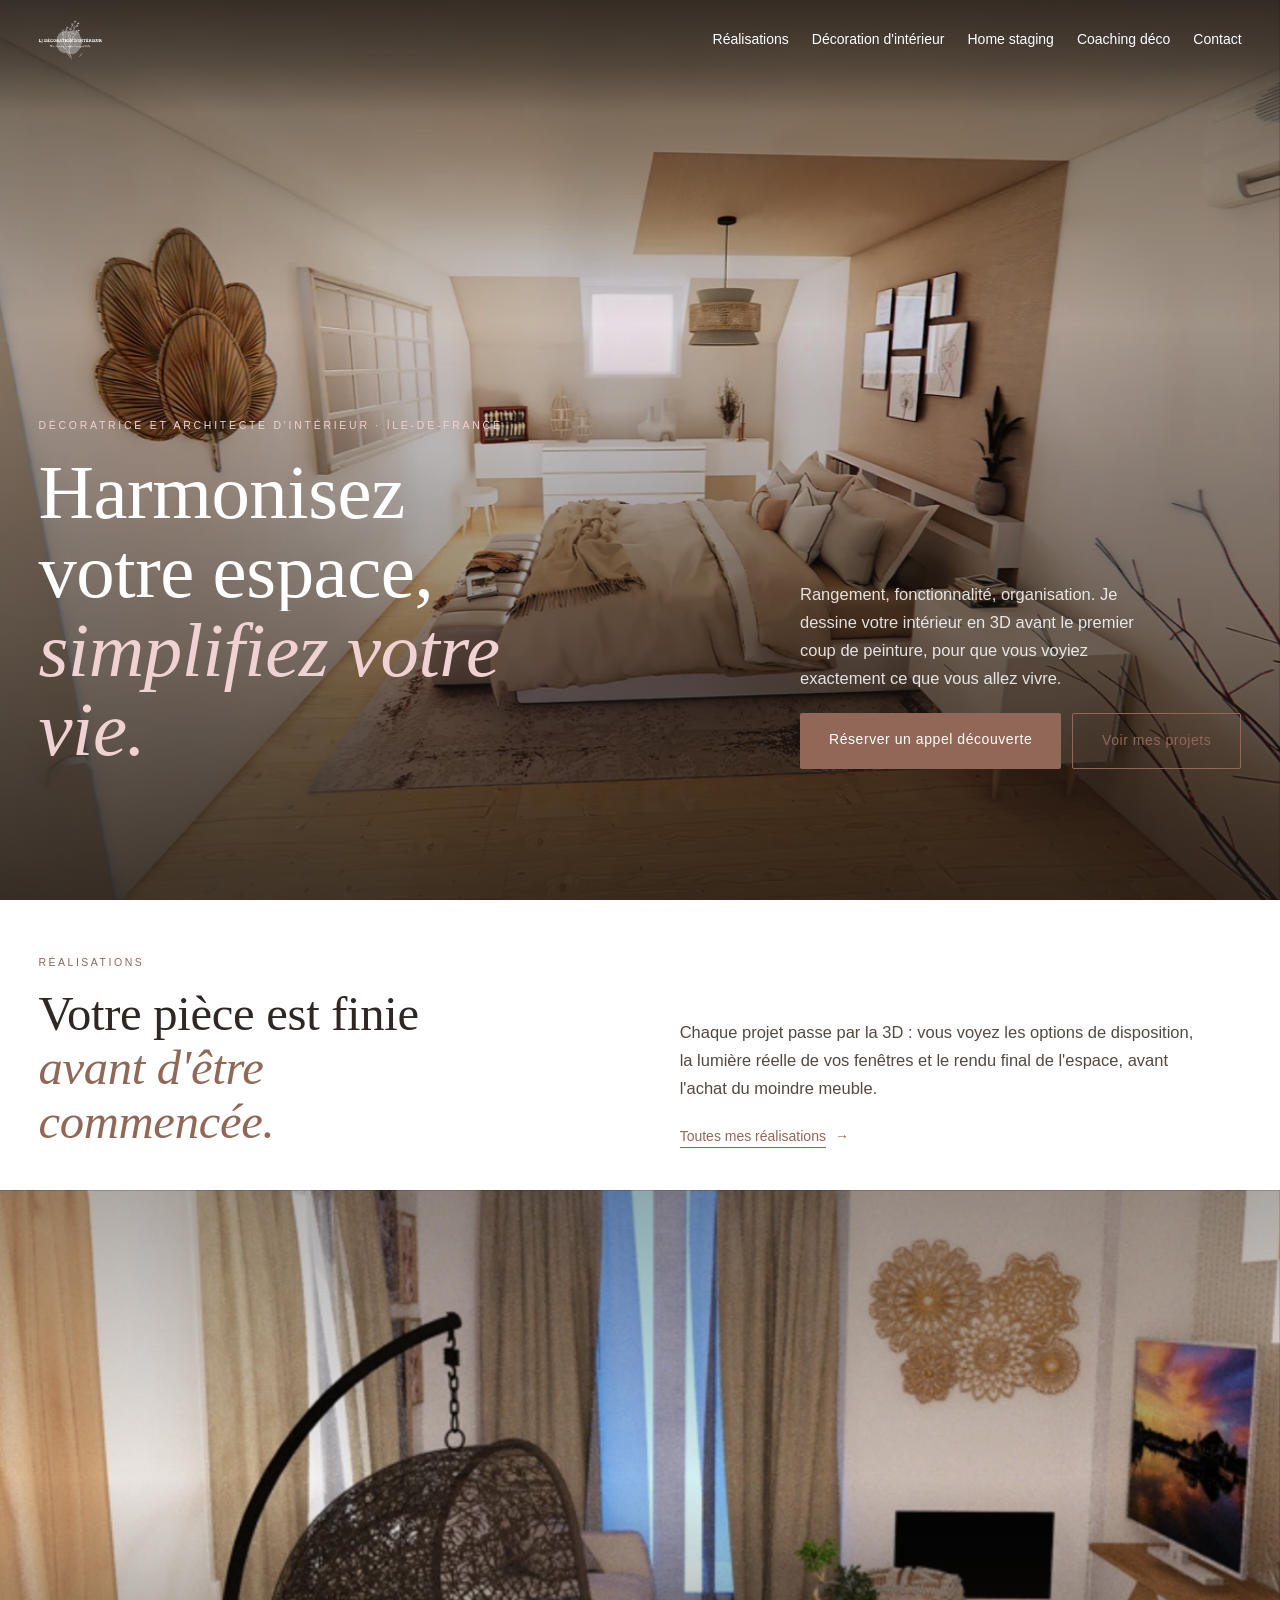
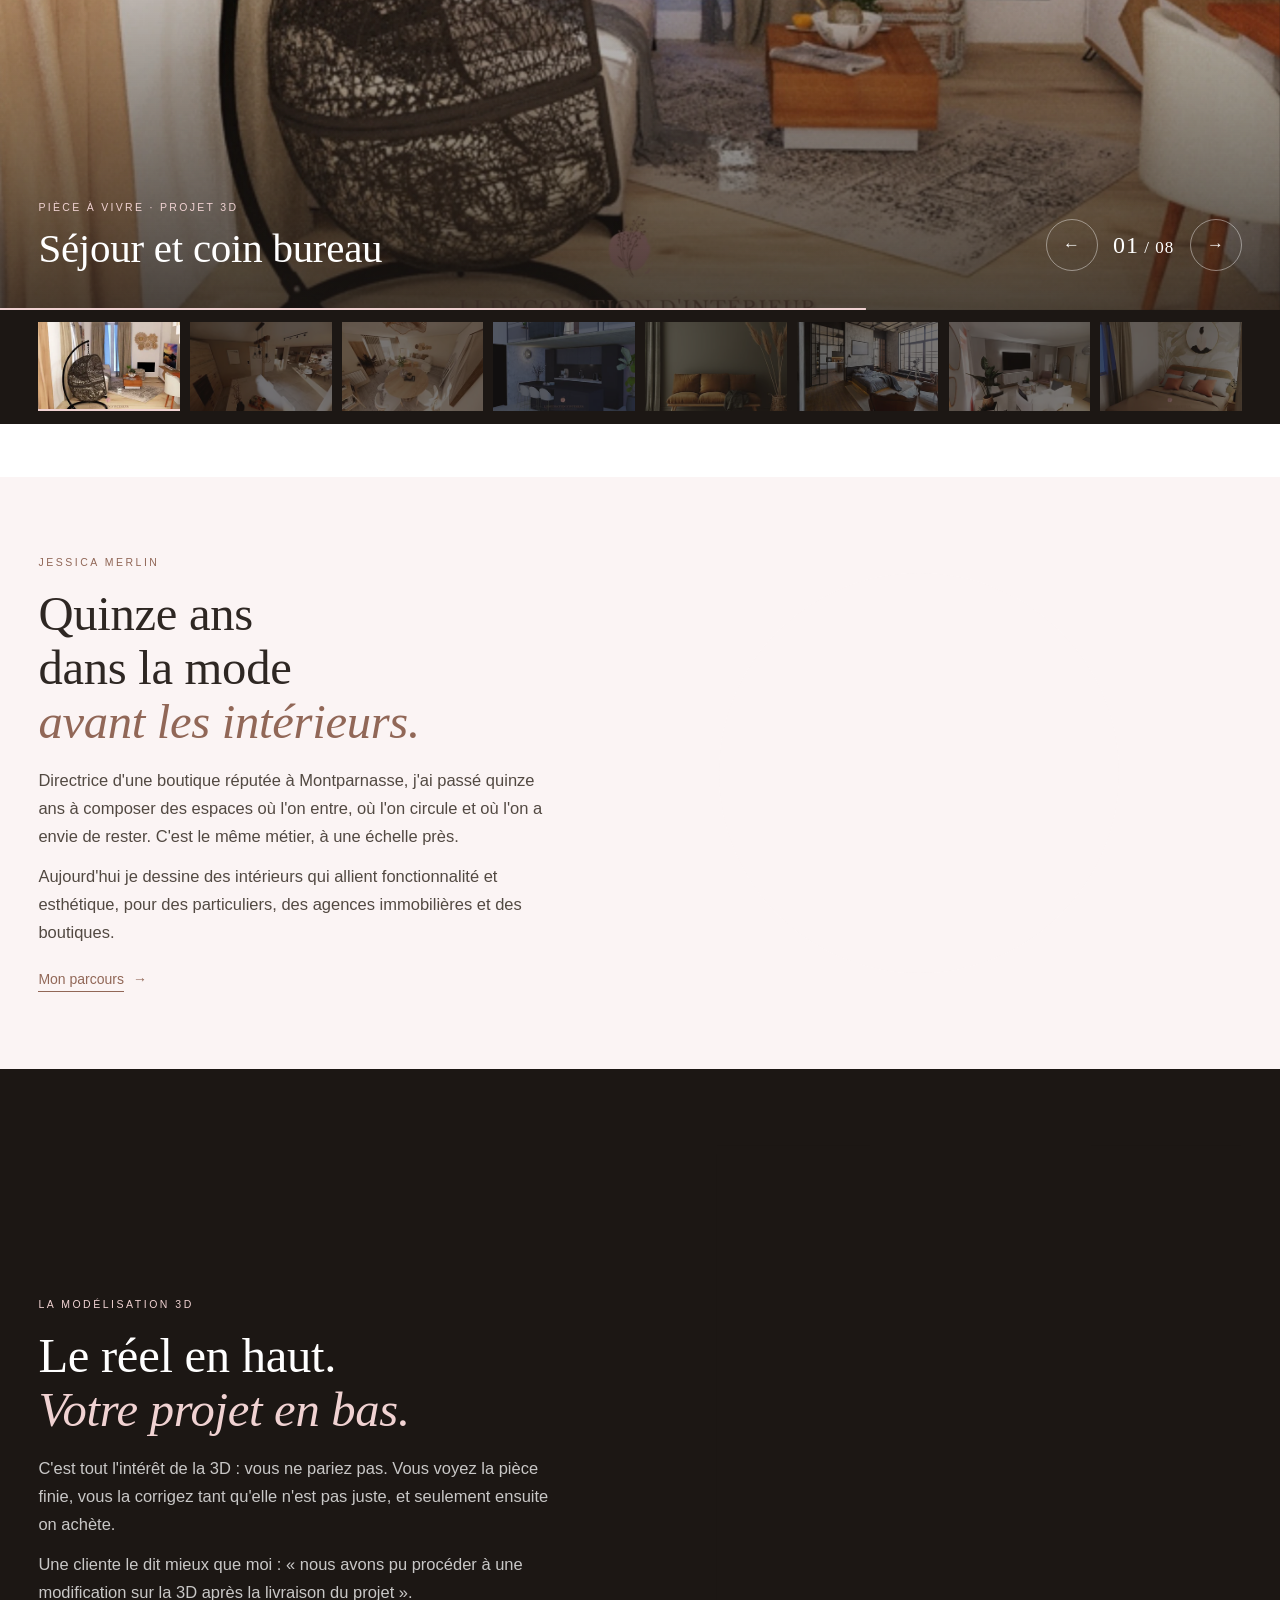
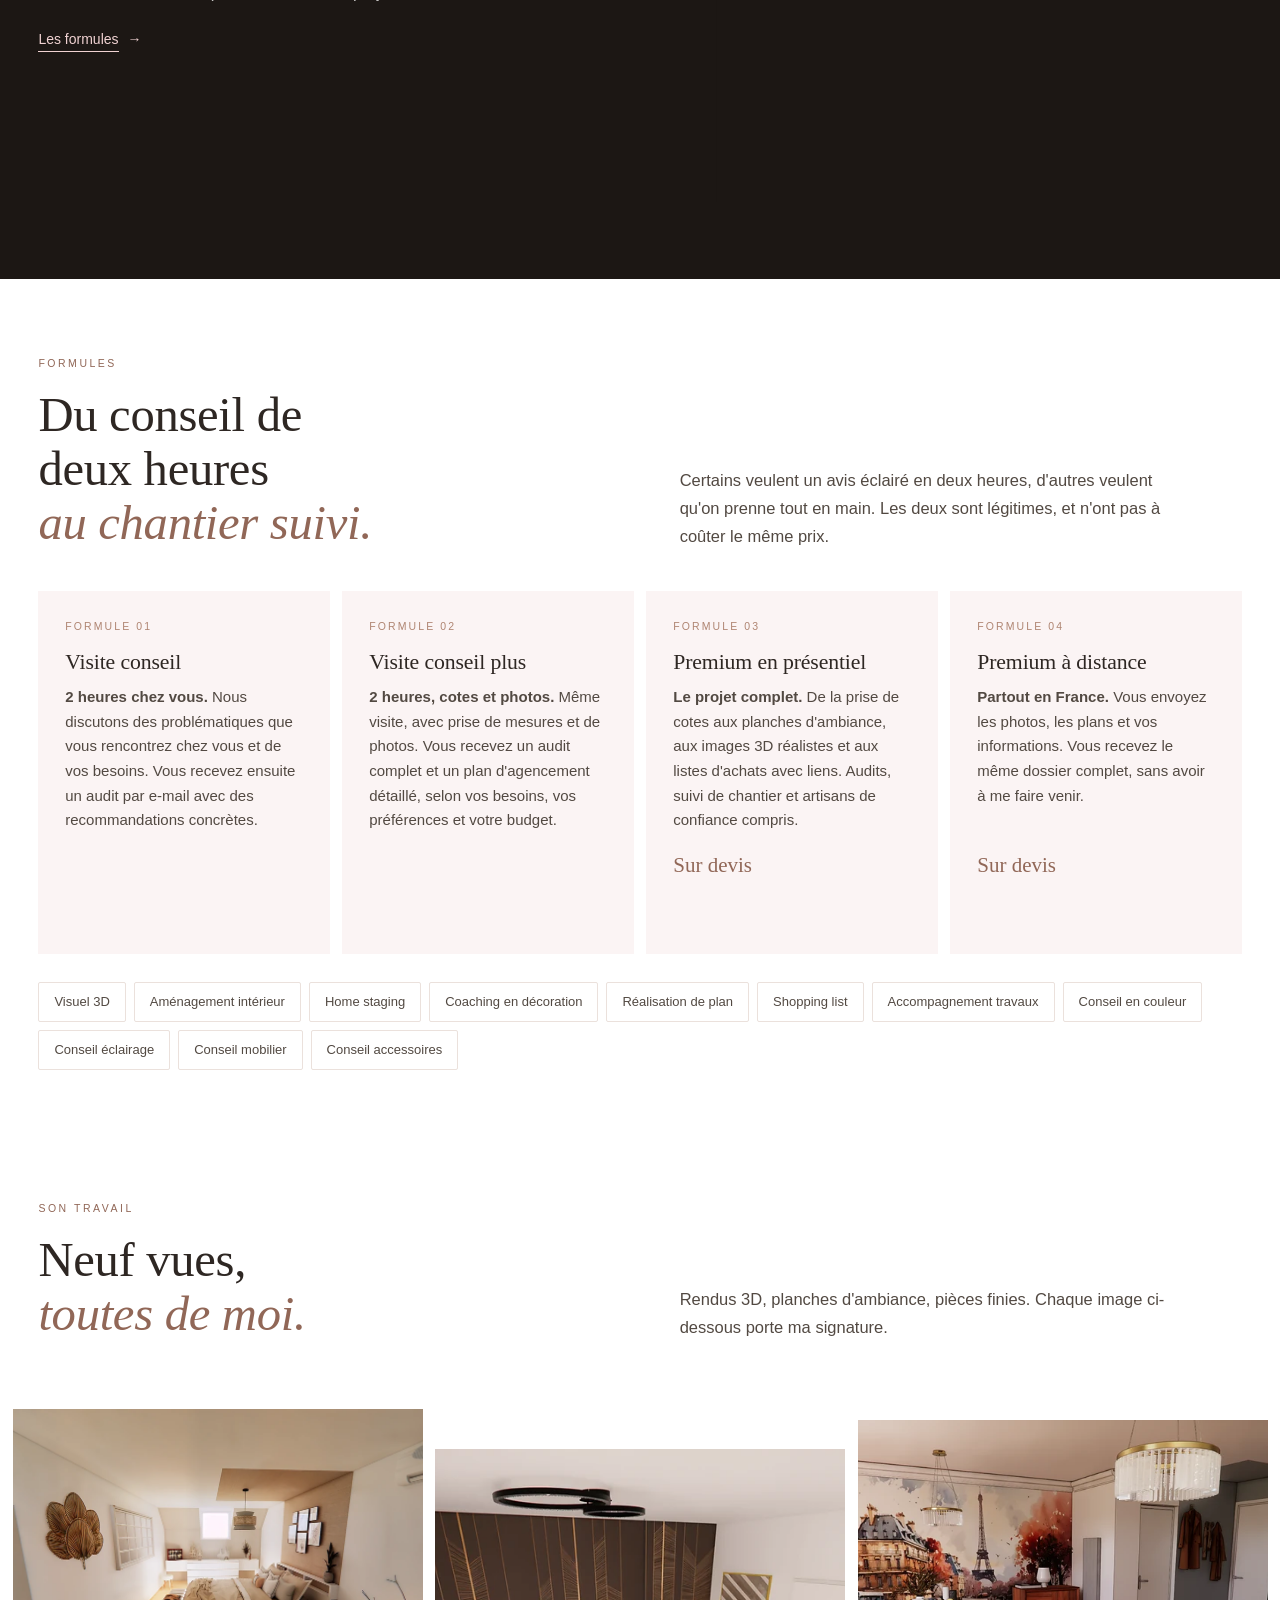
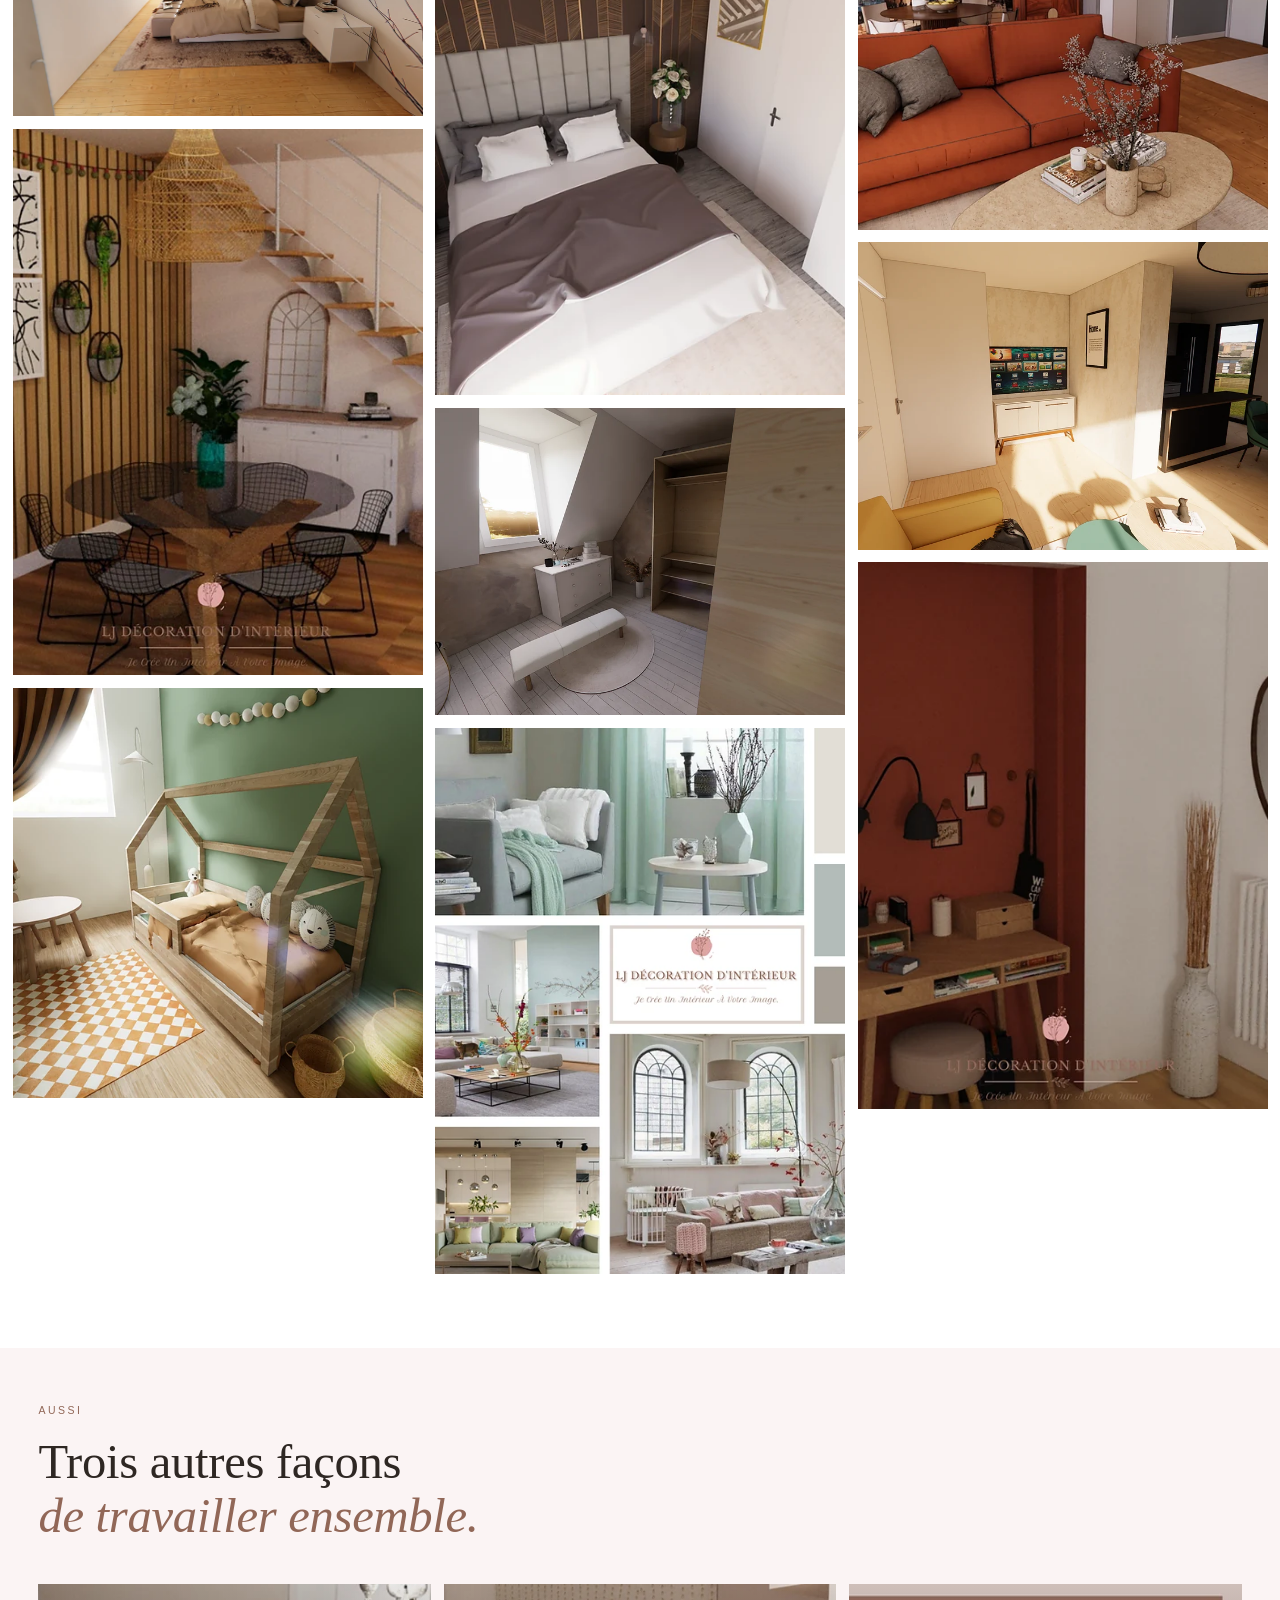
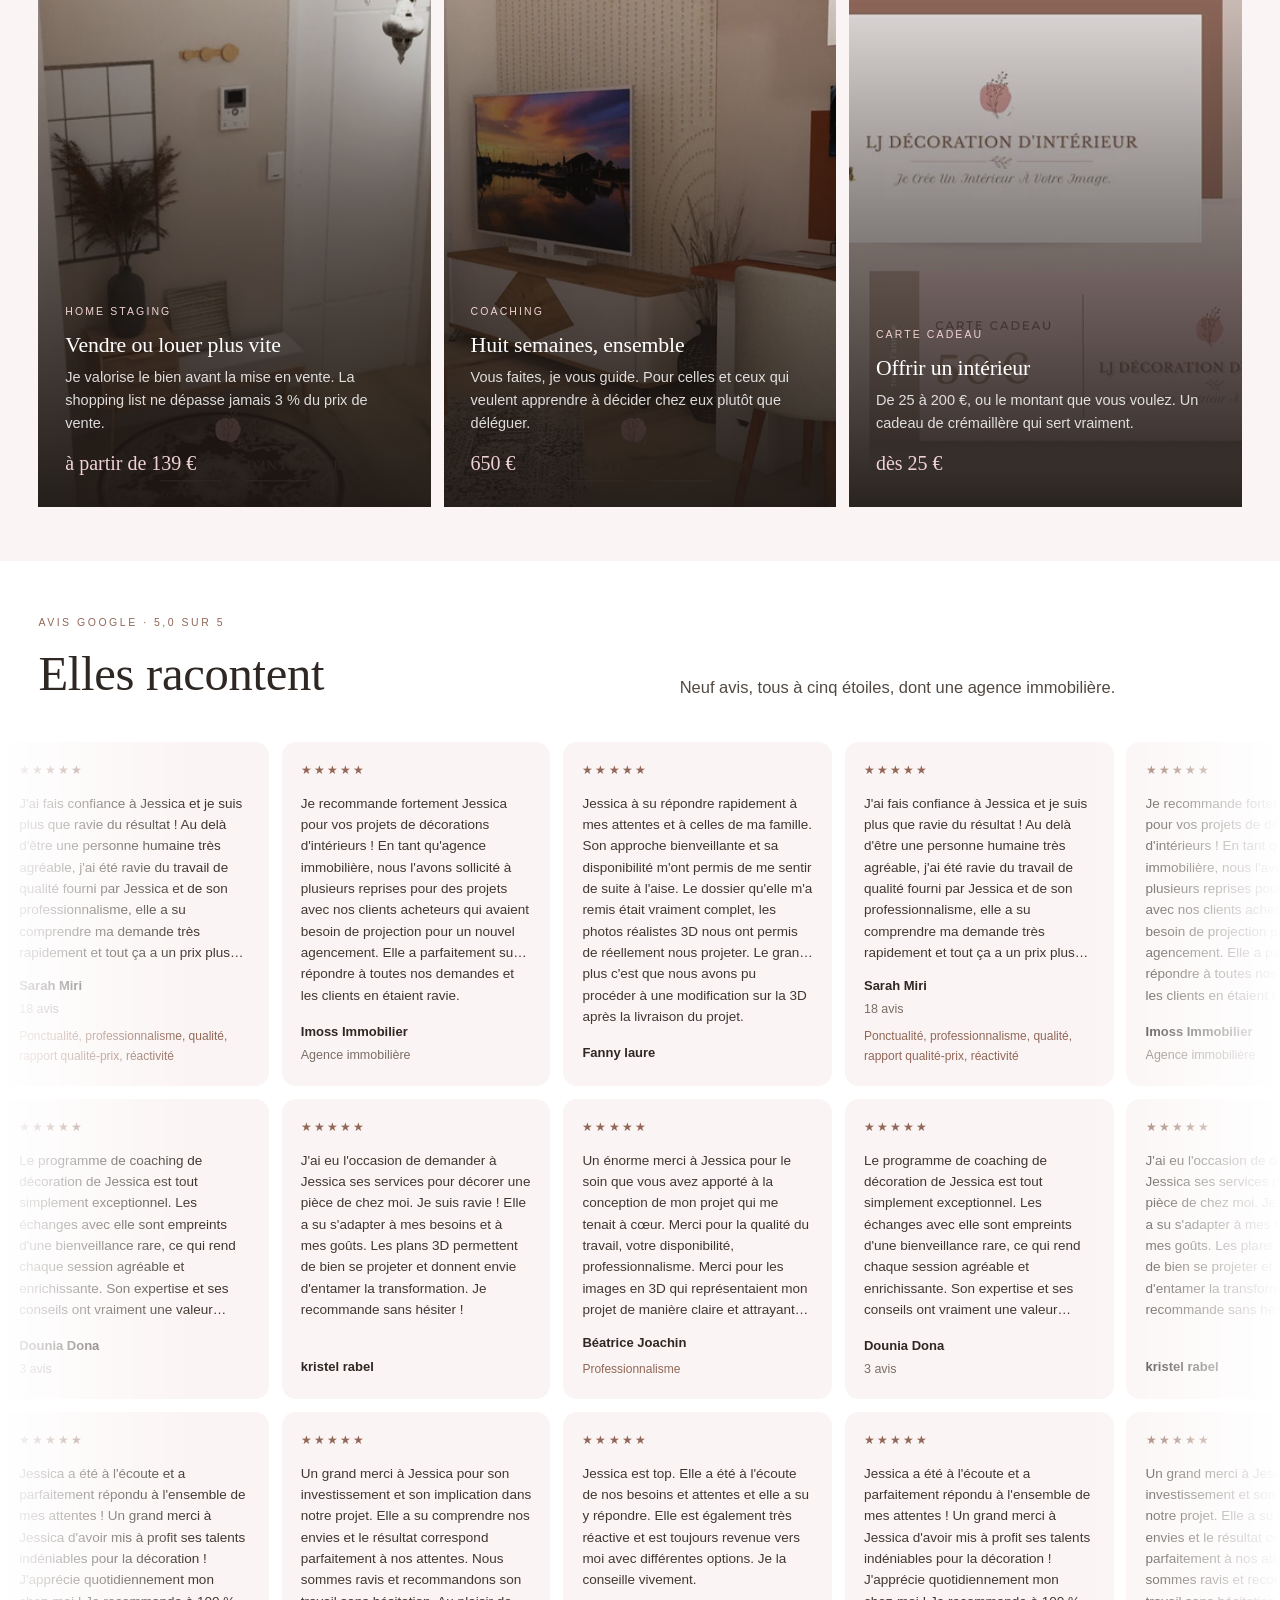
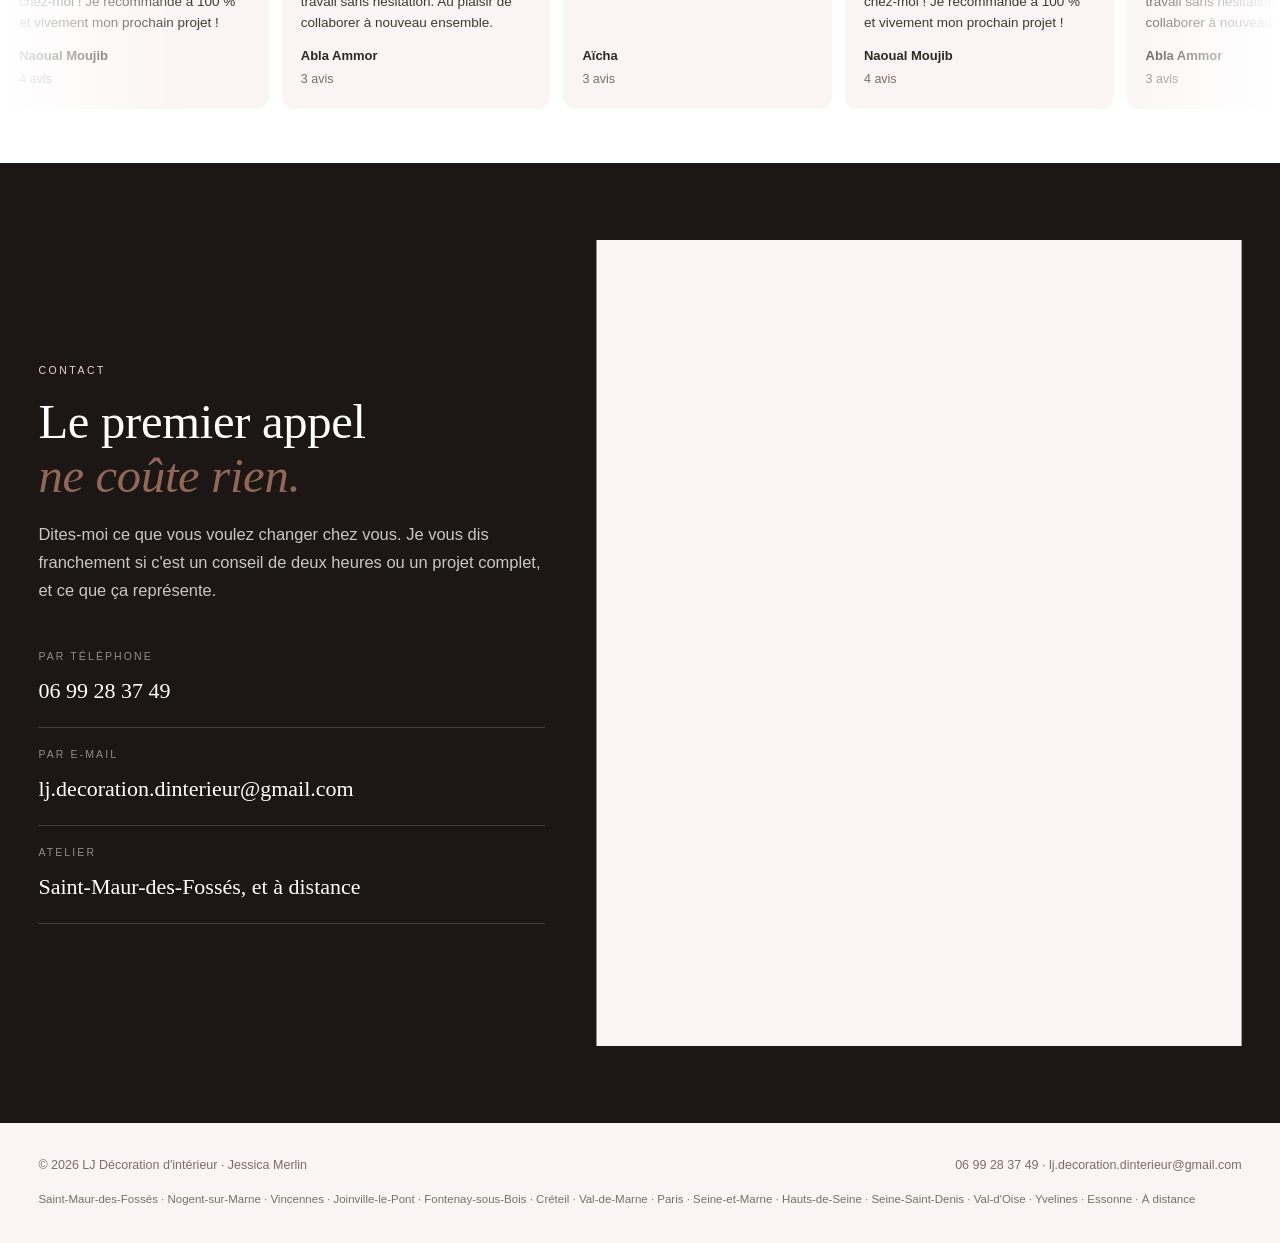
==== commit 21f31628: "Avis : bulles raccourcies et cotes fondus 21 vw au lieu de 31,5 : la ligne se lit comme un ruban qui" ====
--- a/index.html
+++ b/index.html
@@ -157,7 +157,7 @@
   <div class="entete"><div><div class="tag r">Avis Google · 5,0 sur 5</div>
     <h2 class="r">Elles racontent</h2></div><div><p class="p r">Neuf avis, tous à cinq étoiles, dont une agence immobilière.</p></div></div>
 </div>
-<div class="fils r"><div class="fil"><div class="ruban"><article class="av"><div class="etoiles">★★★★★</div><q>J&#x27;ai fais confiance à Jessica et je suis plus que ravie du résultat ! Au delà d&#x27;être une personne humaine très agréable, j&#x27;ai été ravie du travail de qualité fourni par Jessica et de son professionnalisme, elle a su comprendre ma demande très rapidement et tout ça a un prix plus que raisonnable ! Je ne peux que recommander ses services encore merci d&#x27;avoir rendu mon appartement aussi beau et chaleureux !</q><div class="qui"><b>Sarah Miri</b><span>18 avis</span><div style="font-size:12px;color:var(--terre);margin-top:5px">Ponctualité, professionnalisme, qualité, rapport qualité-prix, réactivité</div></div></article><article class="av"><div class="etoiles">★★★★★</div><q>Je recommande fortement Jessica pour vos projets de décorations d&#x27;intérieurs ! En tant qu&#x27;agence immobilière, nous l&#x27;avons sollicité à plusieurs reprises pour des projets avec nos clients acheteurs qui avaient besoin de projection pour un nouvel agencement. Elle a parfaitement su répondre à toutes nos demandes et les clients en étaient ravie.</q><div class="qui"><b>Imoss Immobilier</b><span>Agence immobilière</span></div></article><article class="av"><div class="etoiles">★★★★★</div><q>Jessica à su répondre rapidement à mes attentes et à celles de ma famille. Son approche bienveillante et sa disponibilité m&#x27;ont permis de me sentir de suite à l&#x27;aise. Le dossier qu&#x27;elle m&#x27;a remis était vraiment complet, les photos réalistes 3D nous ont permis de réellement nous projeter. Le grand plus c&#x27;est que nous avons pu procéder à une modification sur la 3D après la livraison du projet.</q><div class="qui"><b>Fanny laure</b></div></article><article class="av"><div class="etoiles">★★★★★</div><q>J&#x27;ai fais confiance à Jessica et je suis plus que ravie du résultat ! Au delà d&#x27;être une personne humaine très agréable, j&#x27;ai été ravie du travail de qualité fourni par Jessica et de son professionnalisme, elle a su comprendre ma demande très rapidement et tout ça a un prix plus que raisonnable ! Je ne peux que recommander ses services encore merci d&#x27;avoir rendu mon appartement aussi beau et chaleureux !</q><div class="qui"><b>Sarah Miri</b><span>18 avis</span><div style="font-size:12px;color:var(--terre);margin-top:5px">Ponctualité, professionnalisme, qualité, rapport qualité-prix, réactivité</div></div></article><article class="av"><div class="etoiles">★★★★★</div><q>Je recommande fortement Jessica pour vos projets de décorations d&#x27;intérieurs ! En tant qu&#x27;agence immobilière, nous l&#x27;avons sollicité à plusieurs reprises pour des projets avec nos clients acheteurs qui avaient besoin de projection pour un nouvel agencement. Elle a parfaitement su répondre à toutes nos demandes et les clients en étaient ravie.</q><div class="qui"><b>Imoss Immobilier</b><span>Agence immobilière</span></div></article><article class="av"><div class="etoiles">★★★★★</div><q>Jessica à su répondre rapidement à mes attentes et à celles de ma famille. Son approche bienveillante et sa disponibilité m&#x27;ont permis de me sentir de suite à l&#x27;aise. Le dossier qu&#x27;elle m&#x27;a remis était vraiment complet, les photos réalistes 3D nous ont permis de réellement nous projeter. Le grand plus c&#x27;est que nous avons pu procéder à une modification sur la 3D après la livraison du projet.</q><div class="qui"><b>Fanny laure</b></div></article><article class="av"><div class="etoiles">★★★★★</div><q>J&#x27;ai fais confiance à Jessica et je suis plus que ravie du résultat ! Au delà d&#x27;être une personne humaine très agréable, j&#x27;ai été ravie du travail de qualité fourni par Jessica et de son professionnalisme, elle a su comprendre ma demande très rapidement et tout ça a un prix plus que raisonnable ! Je ne peux que recommander ses services encore merci d&#x27;avoir rendu mon appartement aussi beau et chaleureux !</q><div class="qui"><b>Sarah Miri</b><span>18 avis</span><div style="font-size:12px;color:var(--terre);margin-top:5px">Ponctualité, professionnalisme, qualité, rapport qualité-prix, réactivité</div></div></article><article class="av"><div class="etoiles">★★★★★</div><q>Je recommande fortement Jessica pour vos projets de décorations d&#x27;intérieurs ! En tant qu&#x27;agence immobilière, nous l&#x27;avons sollicité à plusieurs reprises pour des projets avec nos clients acheteurs qui avaient besoin de projection pour un nouvel agencement. Elle a parfaitement su répondre à toutes nos demandes et les clients en étaient ravie.</q><div class="qui"><b>Imoss Immobilier</b><span>Agence immobilière</span></div></article><article class="av"><div class="etoiles">★★★★★</div><q>Jessica à su répondre rapidement à mes attentes et à celles de ma famille. Son approche bienveillante et sa disponibilité m&#x27;ont permis de me sentir de suite à l&#x27;aise. Le dossier qu&#x27;elle m&#x27;a remis était vraiment complet, les photos réalistes 3D nous ont permis de réellement nous projeter. Le grand plus c&#x27;est que nous avons pu procéder à une modification sur la 3D après la livraison du projet.</q><div class="qui"><b>Fanny laure</b></div></article><article class="av"><div class="etoiles">★★★★★</div><q>J&#x27;ai fais confiance à Jessica et je suis plus que ravie du résultat ! Au delà d&#x27;être une personne humaine très agréable, j&#x27;ai été ravie du travail de qualité fourni par Jessica et de son professionnalisme, elle a su comprendre ma demande très rapidement et tout ça a un prix plus que raisonnable ! Je ne peux que recommander ses services encore merci d&#x27;avoir rendu mon appartement aussi beau et chaleureux !</q><div class="qui"><b>Sarah Miri</b><span>18 avis</span><div style="font-size:12px;color:var(--terre);margin-top:5px">Ponctualité, professionnalisme, qualité, rapport qualité-prix, réactivité</div></div></article><article class="av"><div class="etoiles">★★★★★</div><q>Je recommande fortement Jessica pour vos projets de décorations d&#x27;intérieurs ! En tant qu&#x27;agence immobilière, nous l&#x27;avons sollicité à plusieurs reprises pour des projets avec nos clients acheteurs qui avaient besoin de projection pour un nouvel agencement. Elle a parfaitement su répondre à toutes nos demandes et les clients en étaient ravie.</q><div class="qui"><b>Imoss Immobilier</b><span>Agence immobilière</span></div></article><article class="av"><div class="etoiles">★★★★★</div><q>Jessica à su répondre rapidement à mes attentes et à celles de ma famille. Son approche bienveillante et sa disponibilité m&#x27;ont permis de me sentir de suite à l&#x27;aise. Le dossier qu&#x27;elle m&#x27;a remis était vraiment complet, les photos réalistes 3D nous ont permis de réellement nous projeter. Le grand plus c&#x27;est que nous avons pu procéder à une modification sur la 3D après la livraison du projet.</q><div class="qui"><b>Fanny laure</b></div></article></div></div><div class="fil retour"><div class="ruban"><article class="av"><div class="etoiles">★★★★★</div><q>Le programme de coaching de décoration de Jessica est tout simplement exceptionnel. Les échanges avec elle sont empreints d&#x27;une bienveillance rare, ce qui rend chaque session agréable et enrichissante. Son expertise et ses conseils ont vraiment une valeur ajoutée, et j&#x27;ai déjà constaté des changements significatifs dans mon espace grâce à ses recommandations avisées.</q><div class="qui"><b>Dounia Dona</b><span>3 avis</span></div></article><article class="av"><div class="etoiles">★★★★★</div><q>J&#x27;ai eu l&#x27;occasion de demander à Jessica ses services pour décorer une pièce de chez moi. Je suis ravie ! Elle a su s&#x27;adapter à mes besoins et à mes goûts. Les plans 3D permettent de bien se projeter et donnent envie d&#x27;entamer la transformation. Je recommande sans hésiter !</q><div class="qui"><b>kristel rabel</b></div></article><article class="av"><div class="etoiles">★★★★★</div><q>Un énorme merci à Jessica pour le soin que vous avez apporté à la conception de mon projet qui me tenait à cœur. Merci pour la qualité du travail, votre disponibilité, professionnalisme. Merci pour les images en 3D qui représentaient mon projet de manière claire et attrayante. Je vous remercie vivement.</q><div class="qui"><b>Béatrice Joachin</b><div style="font-size:12px;color:var(--terre);margin-top:5px">Professionnalisme</div></div></article><article class="av"><div class="etoiles">★★★★★</div><q>Le programme de coaching de décoration de Jessica est tout simplement exceptionnel. Les échanges avec elle sont empreints d&#x27;une bienveillance rare, ce qui rend chaque session agréable et enrichissante. Son expertise et ses conseils ont vraiment une valeur ajoutée, et j&#x27;ai déjà constaté des changements significatifs dans mon espace grâce à ses recommandations avisées.</q><div class="qui"><b>Dounia Dona</b><span>3 avis</span></div></article><article class="av"><div class="etoiles">★★★★★</div><q>J&#x27;ai eu l&#x27;occasion de demander à Jessica ses services pour décorer une pièce de chez moi. Je suis ravie ! Elle a su s&#x27;adapter à mes besoins et à mes goûts. Les plans 3D permettent de bien se projeter et donnent envie d&#x27;entamer la transformation. Je recommande sans hésiter !</q><div class="qui"><b>kristel rabel</b></div></article><article class="av"><div class="etoiles">★★★★★</div><q>Un énorme merci à Jessica pour le soin que vous avez apporté à la conception de mon projet qui me tenait à cœur. Merci pour la qualité du travail, votre disponibilité, professionnalisme. Merci pour les images en 3D qui représentaient mon projet de manière claire et attrayante. Je vous remercie vivement.</q><div class="qui"><b>Béatrice Joachin</b><div style="font-size:12px;color:var(--terre);margin-top:5px">Professionnalisme</div></div></article><article class="av"><div class="etoiles">★★★★★</div><q>Le programme de coaching de décoration de Jessica est tout simplement exceptionnel. Les échanges avec elle sont empreints d&#x27;une bienveillance rare, ce qui rend chaque session agréable et enrichissante. Son expertise et ses conseils ont vraiment une valeur ajoutée, et j&#x27;ai déjà constaté des changements significatifs dans mon espace grâce à ses recommandations avisées.</q><div class="qui"><b>Dounia Dona</b><span>3 avis</span></div></article><article class="av"><div class="etoiles">★★★★★</div><q>J&#x27;ai eu l&#x27;occasion de demander à Jessica ses services pour décorer une pièce de chez moi. Je suis ravie ! Elle a su s&#x27;adapter à mes besoins et à mes goûts. Les plans 3D permettent de bien se projeter et donnent envie d&#x27;entamer la transformation. Je recommande sans hésiter !</q><div class="qui"><b>kristel rabel</b></div></article><article class="av"><div class="etoiles">★★★★★</div><q>Un énorme merci à Jessica pour le soin que vous avez apporté à la conception de mon projet qui me tenait à cœur. Merci pour la qualité du travail, votre disponibilité, professionnalisme. Merci pour les images en 3D qui représentaient mon projet de manière claire et attrayante. Je vous remercie vivement.</q><div class="qui"><b>Béatrice Joachin</b><div style="font-size:12px;color:var(--terre);margin-top:5px">Professionnalisme</div></div></article><article class="av"><div class="etoiles">★★★★★</div><q>Le programme de coaching de décoration de Jessica est tout simplement exceptionnel. Les échanges avec elle sont empreints d&#x27;une bienveillance rare, ce qui rend chaque session agréable et enrichissante. Son expertise et ses conseils ont vraiment une valeur ajoutée, et j&#x27;ai déjà constaté des changements significatifs dans mon espace grâce à ses recommandations avisées.</q><div class="qui"><b>Dounia Dona</b><span>3 avis</span></div></article><article class="av"><div class="etoiles">★★★★★</div><q>J&#x27;ai eu l&#x27;occasion de demander à Jessica ses services pour décorer une pièce de chez moi. Je suis ravie ! Elle a su s&#x27;adapter à mes besoins et à mes goûts. Les plans 3D permettent de bien se projeter et donnent envie d&#x27;entamer la transformation. Je recommande sans hésiter !</q><div class="qui"><b>kristel rabel</b></div></article><article class="av"><div class="etoiles">★★★★★</div><q>Un énorme merci à Jessica pour le soin que vous avez apporté à la conception de mon projet qui me tenait à cœur. Merci pour la qualité du travail, votre disponibilité, professionnalisme. Merci pour les images en 3D qui représentaient mon projet de manière claire et attrayante. Je vous remercie vivement.</q><div class="qui"><b>Béatrice Joachin</b><div style="font-size:12px;color:var(--terre);margin-top:5px">Professionnalisme</div></div></article></div></div><div class="fil"><div class="ruban"><article class="av"><div class="etoiles">★★★★★</div><q>Jessica a été à l&#x27;écoute et a parfaitement répondu à l&#x27;ensemble de mes attentes ! Un grand merci à Jessica d&#x27;avoir mis à profit ses talents indéniables pour la décoration ! J&#x27;apprécie quotidiennement mon chez-moi ! Je recommande à 100 % et vivement mon prochain projet !</q><div class="qui"><b>Naoual Moujib</b><span>4 avis</span></div></article><article class="av"><div class="etoiles">★★★★★</div><q>Un grand merci à Jessica pour son investissement et son implication dans notre projet. Elle a su comprendre nos envies et le résultat correspond parfaitement à nos attentes. Nous sommes ravis et recommandons son travail sans hésitation. Au plaisir de collaborer à nouveau ensemble.</q><div class="qui"><b>Abla Ammor</b><span>3 avis</span></div></article><article class="av"><div class="etoiles">★★★★★</div><q>Jessica est top. Elle a été à l&#x27;écoute de nos besoins et attentes et elle a su y répondre. Elle est également très réactive et est toujours revenue vers moi avec différentes options. Je la conseille vivement.</q><div class="qui"><b>Aïcha</b><span>3 avis</span></div></article><article class="av"><div class="etoiles">★★★★★</div><q>Jessica a été à l&#x27;écoute et a parfaitement répondu à l&#x27;ensemble de mes attentes ! Un grand merci à Jessica d&#x27;avoir mis à profit ses talents indéniables pour la décoration ! J&#x27;apprécie quotidiennement mon chez-moi ! Je recommande à 100 % et vivement mon prochain projet !</q><div class="qui"><b>Naoual Moujib</b><span>4 avis</span></div></article><article class="av"><div class="etoiles">★★★★★</div><q>Un grand merci à Jessica pour son investissement et son implication dans notre projet. Elle a su comprendre nos envies et le résultat correspond parfaitement à nos attentes. Nous sommes ravis et recommandons son travail sans hésitation. Au plaisir de collaborer à nouveau ensemble.</q><div class="qui"><b>Abla Ammor</b><span>3 avis</span></div></article><article class="av"><div class="etoiles">★★★★★</div><q>Jessica est top. Elle a été à l&#x27;écoute de nos besoins et attentes et elle a su y répondre. Elle est également très réactive et est toujours revenue vers moi avec différentes options. Je la conseille vivement.</q><div class="qui"><b>Aïcha</b><span>3 avis</span></div></article><article class="av"><div class="etoiles">★★★★★</div><q>Jessica a été à l&#x27;écoute et a parfaitement répondu à l&#x27;ensemble de mes attentes ! Un grand merci à Jessica d&#x27;avoir mis à profit ses talents indéniables pour la décoration ! J&#x27;apprécie quotidiennement mon chez-moi ! Je recommande à 100 % et vivement mon prochain projet !</q><div class="qui"><b>Naoual Moujib</b><span>4 avis</span></div></article><article class="av"><div class="etoiles">★★★★★</div><q>Un grand merci à Jessica pour son investissement et son implication dans notre projet. Elle a su comprendre nos envies et le résultat correspond parfaitement à nos attentes. Nous sommes ravis et recommandons son travail sans hésitation. Au plaisir de collaborer à nouveau ensemble.</q><div class="qui"><b>Abla Ammor</b><span>3 avis</span></div></article><article class="av"><div class="etoiles">★★★★★</div><q>Jessica est top. Elle a été à l&#x27;écoute de nos besoins et attentes et elle a su y répondre. Elle est également très réactive et est toujours revenue vers moi avec différentes options. Je la conseille vivement.</q><div class="qui"><b>Aïcha</b><span>3 avis</span></div></article><article class="av"><div class="etoiles">★★★★★</div><q>Jessica a été à l&#x27;écoute et a parfaitement répondu à l&#x27;ensemble de mes attentes ! Un grand merci à Jessica d&#x27;avoir mis à profit ses talents indéniables pour la décoration ! J&#x27;apprécie quotidiennement mon chez-moi ! Je recommande à 100 % et vivement mon prochain projet !</q><div class="qui"><b>Naoual Moujib</b><span>4 avis</span></div></article><article class="av"><div class="etoiles">★★★★★</div><q>Un grand merci à Jessica pour son investissement et son implication dans notre projet. Elle a su comprendre nos envies et le résultat correspond parfaitement à nos attentes. Nous sommes ravis et recommandons son travail sans hésitation. Au plaisir de collaborer à nouveau ensemble.</q><div class="qui"><b>Abla Ammor</b><span>3 avis</span></div></article><article class="av"><div class="etoiles">★★★★★</div><q>Jessica est top. Elle a été à l&#x27;écoute de nos besoins et attentes et elle a su y répondre. Elle est également très réactive et est toujours revenue vers moi avec différentes options. Je la conseille vivement.</q><div class="qui"><b>Aïcha</b><span>3 avis</span></div></article></div></div></div>
+<div class="fils r"><div class="fil"><div class="ruban"><article class="av"><div class="etoiles">★★★★★</div><q>J&#x27;ai fais confiance à Jessica et je suis plus que ravie du résultat ! Au delà d&#x27;être une personne humaine très agréable, j&#x27;ai été ravie du travail de qualité fourni par Jessica et de son professionnalisme, elle a su comprendre ma demande très rapidement et tout ça a un prix plus que raisonnable ! Je ne peux que recommander ses services encore merci d&#x27;avoir rendu mon appartement aussi beau et chaleureux !</q><div class="qui"><b>Sarah Miri</b><span>18 avis</span><div style="font-size:12px;color:var(--terre);margin-top:5px">Ponctualité, professionnalisme, qualité, rapport qualité-prix, réactivité</div></div></article><article class="av"><div class="etoiles">★★★★★</div><q>Je recommande fortement Jessica pour vos projets de décorations d&#x27;intérieurs ! En tant qu&#x27;agence immobilière, nous l&#x27;avons sollicité à plusieurs reprises pour des projets avec nos clients acheteurs qui avaient besoin de projection pour un nouvel agencement. Elle a parfaitement su répondre à toutes nos demandes et les clients en étaient ravie.</q><div class="qui"><b>Imoss Immobilier</b><span>Agence immobilière</span></div></article><article class="av"><div class="etoiles">★★★★★</div><q>Jessica à su répondre rapidement à mes attentes et à celles de ma famille. Son approche bienveillante et sa disponibilité m&#x27;ont permis de me sentir de suite à l&#x27;aise. Le dossier qu&#x27;elle m&#x27;a remis était vraiment complet, les photos réalistes 3D nous ont permis de réellement nous projeter. Le grand plus c&#x27;est que nous avons pu procéder à une modification sur la 3D après la livraison du projet.</q><div class="qui"><b>Fanny laure</b></div></article><article class="av"><div class="etoiles">★★★★★</div><q>J&#x27;ai fais confiance à Jessica et je suis plus que ravie du résultat ! Au delà d&#x27;être une personne humaine très agréable, j&#x27;ai été ravie du travail de qualité fourni par Jessica et de son professionnalisme, elle a su comprendre ma demande très rapidement et tout ça a un prix plus que raisonnable ! Je ne peux que recommander ses services encore merci d&#x27;avoir rendu mon appartement aussi beau et chaleureux !</q><div class="qui"><b>Sarah Miri</b><span>18 avis</span><div style="font-size:12px;color:var(--terre);margin-top:5px">Ponctualité, professionnalisme, qualité, rapport qualité-prix, réactivité</div></div></article><article class="av"><div class="etoiles">★★★★★</div><q>Je recommande fortement Jessica pour vos projets de décorations d&#x27;intérieurs ! En tant qu&#x27;agence immobilière, nous l&#x27;avons sollicité à plusieurs reprises pour des projets avec nos clients acheteurs qui avaient besoin de projection pour un nouvel agencement. Elle a parfaitement su répondre à toutes nos demandes et les clients en étaient ravie.</q><div class="qui"><b>Imoss Immobilier</b><span>Agence immobilière</span></div></article><article class="av"><div class="etoiles">★★★★★</div><q>Jessica à su répondre rapidement à mes attentes et à celles de ma famille. Son approche bienveillante et sa disponibilité m&#x27;ont permis de me sentir de suite à l&#x27;aise. Le dossier qu&#x27;elle m&#x27;a remis était vraiment complet, les photos réalistes 3D nous ont permis de réellement nous projeter. Le grand plus c&#x27;est que nous avons pu procéder à une modification sur la 3D après la livraison du projet.</q><div class="qui"><b>Fanny laure</b></div></article><article class="av"><div class="etoiles">★★★★★</div><q>J&#x27;ai fais confiance à Jessica et je suis plus que ravie du résultat ! Au delà d&#x27;être une personne humaine très agréable, j&#x27;ai été ravie du travail de qualité fourni par Jessica et de son professionnalisme, elle a su comprendre ma demande très rapidement et tout ça a un prix plus que raisonnable ! Je ne peux que recommander ses services encore merci d&#x27;avoir rendu mon appartement aussi beau et chaleureux !</q><div class="qui"><b>Sarah Miri</b><span>18 avis</span><div style="font-size:12px;color:var(--terre);margin-top:5px">Ponctualité, professionnalisme, qualité, rapport qualité-prix, réactivité</div></div></article><article class="av"><div class="etoiles">★★★★★</div><q>Je recommande fortement Jessica pour vos projets de décorations d&#x27;intérieurs ! En tant qu&#x27;agence immobilière, nous l&#x27;avons sollicité à plusieurs reprises pour des projets avec nos clients acheteurs qui avaient besoin de projection pour un nouvel agencement. Elle a parfaitement su répondre à toutes nos demandes et les clients en étaient ravie.</q><div class="qui"><b>Imoss Immobilier</b><span>Agence immobilière</span></div></article><article class="av"><div class="etoiles">★★★★★</div><q>Jessica à su répondre rapidement à mes attentes et à celles de ma famille. Son approche bienveillante et sa disponibilité m&#x27;ont permis de me sentir de suite à l&#x27;aise. Le dossier qu&#x27;elle m&#x27;a remis était vraiment complet, les photos réalistes 3D nous ont permis de réellement nous projeter. Le grand plus c&#x27;est que nous avons pu procéder à une modification sur la 3D après la livraison du projet.</q><div class="qui"><b>Fanny laure</b></div></article><article class="av"><div class="etoiles">★★★★★</div><q>J&#x27;ai fais confiance à Jessica et je suis plus que ravie du résultat ! Au delà d&#x27;être une personne humaine très agréable, j&#x27;ai été ravie du travail de qualité fourni par Jessica et de son professionnalisme, elle a su comprendre ma demande très rapidement et tout ça a un prix plus que raisonnable ! Je ne peux que recommander ses services encore merci d&#x27;avoir rendu mon appartement aussi beau et chaleureux !</q><div class="qui"><b>Sarah Miri</b><span>18 avis</span><div style="font-size:12px;color:var(--terre);margin-top:5px">Ponctualité, professionnalisme, qualité, rapport qualité-prix, réactivité</div></div></article><article class="av"><div class="etoiles">★★★★★</div><q>Je recommande fortement Jessica pour vos projets de décorations d&#x27;intérieurs ! En tant qu&#x27;agence immobilière, nous l&#x27;avons sollicité à plusieurs reprises pour des projets avec nos clients acheteurs qui avaient besoin de projection pour un nouvel agencement. Elle a parfaitement su répondre à toutes nos demandes et les clients en étaient ravie.</q><div class="qui"><b>Imoss Immobilier</b><span>Agence immobilière</span></div></article><article class="av"><div class="etoiles">★★★★★</div><q>Jessica à su répondre rapidement à mes attentes et à celles de ma famille. Son approche bienveillante et sa disponibilité m&#x27;ont permis de me sentir de suite à l&#x27;aise. Le dossier qu&#x27;elle m&#x27;a remis était vraiment complet, les photos réalistes 3D nous ont permis de réellement nous projeter. Le grand plus c&#x27;est que nous avons pu procéder à une modification sur la 3D après la livraison du projet.</q><div class="qui"><b>Fanny laure</b></div></article><article class="av"><div class="etoiles">★★★★★</div><q>J&#x27;ai fais confiance à Jessica et je suis plus que ravie du résultat ! Au delà d&#x27;être une personne humaine très agréable, j&#x27;ai été ravie du travail de qualité fourni par Jessica et de son professionnalisme, elle a su comprendre ma demande très rapidement et tout ça a un prix plus que raisonnable ! Je ne peux que recommander ses services encore merci d&#x27;avoir rendu mon appartement aussi beau et chaleureux !</q><div class="qui"><b>Sarah Miri</b><span>18 avis</span><div style="font-size:12px;color:var(--terre);margin-top:5px">Ponctualité, professionnalisme, qualité, rapport qualité-prix, réactivité</div></div></article><article class="av"><div class="etoiles">★★★★★</div><q>Je recommande fortement Jessica pour vos projets de décorations d&#x27;intérieurs ! En tant qu&#x27;agence immobilière, nous l&#x27;avons sollicité à plusieurs reprises pour des projets avec nos clients acheteurs qui avaient besoin de projection pour un nouvel agencement. Elle a parfaitement su répondre à toutes nos demandes et les clients en étaient ravie.</q><div class="qui"><b>Imoss Immobilier</b><span>Agence immobilière</span></div></article><article class="av"><div class="etoiles">★★★★★</div><q>Jessica à su répondre rapidement à mes attentes et à celles de ma famille. Son approche bienveillante et sa disponibilité m&#x27;ont permis de me sentir de suite à l&#x27;aise. Le dossier qu&#x27;elle m&#x27;a remis était vraiment complet, les photos réalistes 3D nous ont permis de réellement nous projeter. Le grand plus c&#x27;est que nous avons pu procéder à une modification sur la 3D après la livraison du projet.</q><div class="qui"><b>Fanny laure</b></div></article><article class="av"><div class="etoiles">★★★★★</div><q>J&#x27;ai fais confiance à Jessica et je suis plus que ravie du résultat ! Au delà d&#x27;être une personne humaine très agréable, j&#x27;ai été ravie du travail de qualité fourni par Jessica et de son professionnalisme, elle a su comprendre ma demande très rapidement et tout ça a un prix plus que raisonnable ! Je ne peux que recommander ses services encore merci d&#x27;avoir rendu mon appartement aussi beau et chaleureux !</q><div class="qui"><b>Sarah Miri</b><span>18 avis</span><div style="font-size:12px;color:var(--terre);margin-top:5px">Ponctualité, professionnalisme, qualité, rapport qualité-prix, réactivité</div></div></article><article class="av"><div class="etoiles">★★★★★</div><q>Je recommande fortement Jessica pour vos projets de décorations d&#x27;intérieurs ! En tant qu&#x27;agence immobilière, nous l&#x27;avons sollicité à plusieurs reprises pour des projets avec nos clients acheteurs qui avaient besoin de projection pour un nouvel agencement. Elle a parfaitement su répondre à toutes nos demandes et les clients en étaient ravie.</q><div class="qui"><b>Imoss Immobilier</b><span>Agence immobilière</span></div></article><article class="av"><div class="etoiles">★★★★★</div><q>Jessica à su répondre rapidement à mes attentes et à celles de ma famille. Son approche bienveillante et sa disponibilité m&#x27;ont permis de me sentir de suite à l&#x27;aise. Le dossier qu&#x27;elle m&#x27;a remis était vraiment complet, les photos réalistes 3D nous ont permis de réellement nous projeter. Le grand plus c&#x27;est que nous avons pu procéder à une modification sur la 3D après la livraison du projet.</q><div class="qui"><b>Fanny laure</b></div></article></div></div><div class="fil retour"><div class="ruban"><article class="av"><div class="etoiles">★★★★★</div><q>Le programme de coaching de décoration de Jessica est tout simplement exceptionnel. Les échanges avec elle sont empreints d&#x27;une bienveillance rare, ce qui rend chaque session agréable et enrichissante. Son expertise et ses conseils ont vraiment une valeur ajoutée, et j&#x27;ai déjà constaté des changements significatifs dans mon espace grâce à ses recommandations avisées.</q><div class="qui"><b>Dounia Dona</b><span>3 avis</span></div></article><article class="av"><div class="etoiles">★★★★★</div><q>J&#x27;ai eu l&#x27;occasion de demander à Jessica ses services pour décorer une pièce de chez moi. Je suis ravie ! Elle a su s&#x27;adapter à mes besoins et à mes goûts. Les plans 3D permettent de bien se projeter et donnent envie d&#x27;entamer la transformation. Je recommande sans hésiter !</q><div class="qui"><b>kristel rabel</b></div></article><article class="av"><div class="etoiles">★★★★★</div><q>Un énorme merci à Jessica pour le soin que vous avez apporté à la conception de mon projet qui me tenait à cœur. Merci pour la qualité du travail, votre disponibilité, professionnalisme. Merci pour les images en 3D qui représentaient mon projet de manière claire et attrayante. Je vous remercie vivement.</q><div class="qui"><b>Béatrice Joachin</b><div style="font-size:12px;color:var(--terre);margin-top:5px">Professionnalisme</div></div></article><article class="av"><div class="etoiles">★★★★★</div><q>Le programme de coaching de décoration de Jessica est tout simplement exceptionnel. Les échanges avec elle sont empreints d&#x27;une bienveillance rare, ce qui rend chaque session agréable et enrichissante. Son expertise et ses conseils ont vraiment une valeur ajoutée, et j&#x27;ai déjà constaté des changements significatifs dans mon espace grâce à ses recommandations avisées.</q><div class="qui"><b>Dounia Dona</b><span>3 avis</span></div></article><article class="av"><div class="etoiles">★★★★★</div><q>J&#x27;ai eu l&#x27;occasion de demander à Jessica ses services pour décorer une pièce de chez moi. Je suis ravie ! Elle a su s&#x27;adapter à mes besoins et à mes goûts. Les plans 3D permettent de bien se projeter et donnent envie d&#x27;entamer la transformation. Je recommande sans hésiter !</q><div class="qui"><b>kristel rabel</b></div></article><article class="av"><div class="etoiles">★★★★★</div><q>Un énorme merci à Jessica pour le soin que vous avez apporté à la conception de mon projet qui me tenait à cœur. Merci pour la qualité du travail, votre disponibilité, professionnalisme. Merci pour les images en 3D qui représentaient mon projet de manière claire et attrayante. Je vous remercie vivement.</q><div class="qui"><b>Béatrice Joachin</b><div style="font-size:12px;color:var(--terre);margin-top:5px">Professionnalisme</div></div></article><article class="av"><div class="etoiles">★★★★★</div><q>Le programme de coaching de décoration de Jessica est tout simplement exceptionnel. Les échanges avec elle sont empreints d&#x27;une bienveillance rare, ce qui rend chaque session agréable et enrichissante. Son expertise et ses conseils ont vraiment une valeur ajoutée, et j&#x27;ai déjà constaté des changements significatifs dans mon espace grâce à ses recommandations avisées.</q><div class="qui"><b>Dounia Dona</b><span>3 avis</span></div></article><article class="av"><div class="etoiles">★★★★★</div><q>J&#x27;ai eu l&#x27;occasion de demander à Jessica ses services pour décorer une pièce de chez moi. Je suis ravie ! Elle a su s&#x27;adapter à mes besoins et à mes goûts. Les plans 3D permettent de bien se projeter et donnent envie d&#x27;entamer la transformation. Je recommande sans hésiter !</q><div class="qui"><b>kristel rabel</b></div></article><article class="av"><div class="etoiles">★★★★★</div><q>Un énorme merci à Jessica pour le soin que vous avez apporté à la conception de mon projet qui me tenait à cœur. Merci pour la qualité du travail, votre disponibilité, professionnalisme. Merci pour les images en 3D qui représentaient mon projet de manière claire et attrayante. Je vous remercie vivement.</q><div class="qui"><b>Béatrice Joachin</b><div style="font-size:12px;color:var(--terre);margin-top:5px">Professionnalisme</div></div></article><article class="av"><div class="etoiles">★★★★★</div><q>Le programme de coaching de décoration de Jessica est tout simplement exceptionnel. Les échanges avec elle sont empreints d&#x27;une bienveillance rare, ce qui rend chaque session agréable et enrichissante. Son expertise et ses conseils ont vraiment une valeur ajoutée, et j&#x27;ai déjà constaté des changements significatifs dans mon espace grâce à ses recommandations avisées.</q><div class="qui"><b>Dounia Dona</b><span>3 avis</span></div></article><article class="av"><div class="etoiles">★★★★★</div><q>J&#x27;ai eu l&#x27;occasion de demander à Jessica ses services pour décorer une pièce de chez moi. Je suis ravie ! Elle a su s&#x27;adapter à mes besoins et à mes goûts. Les plans 3D permettent de bien se projeter et donnent envie d&#x27;entamer la transformation. Je recommande sans hésiter !</q><div class="qui"><b>kristel rabel</b></div></article><article class="av"><div class="etoiles">★★★★★</div><q>Un énorme merci à Jessica pour le soin que vous avez apporté à la conception de mon projet qui me tenait à cœur. Merci pour la qualité du travail, votre disponibilité, professionnalisme. Merci pour les images en 3D qui représentaient mon projet de manière claire et attrayante. Je vous remercie vivement.</q><div class="qui"><b>Béatrice Joachin</b><div style="font-size:12px;color:var(--terre);margin-top:5px">Professionnalisme</div></div></article><article class="av"><div class="etoiles">★★★★★</div><q>Le programme de coaching de décoration de Jessica est tout simplement exceptionnel. Les échanges avec elle sont empreints d&#x27;une bienveillance rare, ce qui rend chaque session agréable et enrichissante. Son expertise et ses conseils ont vraiment une valeur ajoutée, et j&#x27;ai déjà constaté des changements significatifs dans mon espace grâce à ses recommandations avisées.</q><div class="qui"><b>Dounia Dona</b><span>3 avis</span></div></article><article class="av"><div class="etoiles">★★★★★</div><q>J&#x27;ai eu l&#x27;occasion de demander à Jessica ses services pour décorer une pièce de chez moi. Je suis ravie ! Elle a su s&#x27;adapter à mes besoins et à mes goûts. Les plans 3D permettent de bien se projeter et donnent envie d&#x27;entamer la transformation. Je recommande sans hésiter !</q><div class="qui"><b>kristel rabel</b></div></article><article class="av"><div class="etoiles">★★★★★</div><q>Un énorme merci à Jessica pour le soin que vous avez apporté à la conception de mon projet qui me tenait à cœur. Merci pour la qualité du travail, votre disponibilité, professionnalisme. Merci pour les images en 3D qui représentaient mon projet de manière claire et attrayante. Je vous remercie vivement.</q><div class="qui"><b>Béatrice Joachin</b><div style="font-size:12px;color:var(--terre);margin-top:5px">Professionnalisme</div></div></article><article class="av"><div class="etoiles">★★★★★</div><q>Le programme de coaching de décoration de Jessica est tout simplement exceptionnel. Les échanges avec elle sont empreints d&#x27;une bienveillance rare, ce qui rend chaque session agréable et enrichissante. Son expertise et ses conseils ont vraiment une valeur ajoutée, et j&#x27;ai déjà constaté des changements significatifs dans mon espace grâce à ses recommandations avisées.</q><div class="qui"><b>Dounia Dona</b><span>3 avis</span></div></article><article class="av"><div class="etoiles">★★★★★</div><q>J&#x27;ai eu l&#x27;occasion de demander à Jessica ses services pour décorer une pièce de chez moi. Je suis ravie ! Elle a su s&#x27;adapter à mes besoins et à mes goûts. Les plans 3D permettent de bien se projeter et donnent envie d&#x27;entamer la transformation. Je recommande sans hésiter !</q><div class="qui"><b>kristel rabel</b></div></article><article class="av"><div class="etoiles">★★★★★</div><q>Un énorme merci à Jessica pour le soin que vous avez apporté à la conception de mon projet qui me tenait à cœur. Merci pour la qualité du travail, votre disponibilité, professionnalisme. Merci pour les images en 3D qui représentaient mon projet de manière claire et attrayante. Je vous remercie vivement.</q><div class="qui"><b>Béatrice Joachin</b><div style="font-size:12px;color:var(--terre);margin-top:5px">Professionnalisme</div></div></article></div></div><div class="fil"><div class="ruban"><article class="av"><div class="etoiles">★★★★★</div><q>Jessica a été à l&#x27;écoute et a parfaitement répondu à l&#x27;ensemble de mes attentes ! Un grand merci à Jessica d&#x27;avoir mis à profit ses talents indéniables pour la décoration ! J&#x27;apprécie quotidiennement mon chez-moi ! Je recommande à 100 % et vivement mon prochain projet !</q><div class="qui"><b>Naoual Moujib</b><span>4 avis</span></div></article><article class="av"><div class="etoiles">★★★★★</div><q>Un grand merci à Jessica pour son investissement et son implication dans notre projet. Elle a su comprendre nos envies et le résultat correspond parfaitement à nos attentes. Nous sommes ravis et recommandons son travail sans hésitation. Au plaisir de collaborer à nouveau ensemble.</q><div class="qui"><b>Abla Ammor</b><span>3 avis</span></div></article><article class="av"><div class="etoiles">★★★★★</div><q>Jessica est top. Elle a été à l&#x27;écoute de nos besoins et attentes et elle a su y répondre. Elle est également très réactive et est toujours revenue vers moi avec différentes options. Je la conseille vivement.</q><div class="qui"><b>Aïcha</b><span>3 avis</span></div></article><article class="av"><div class="etoiles">★★★★★</div><q>Jessica a été à l&#x27;écoute et a parfaitement répondu à l&#x27;ensemble de mes attentes ! Un grand merci à Jessica d&#x27;avoir mis à profit ses talents indéniables pour la décoration ! J&#x27;apprécie quotidiennement mon chez-moi ! Je recommande à 100 % et vivement mon prochain projet !</q><div class="qui"><b>Naoual Moujib</b><span>4 avis</span></div></article><article class="av"><div class="etoiles">★★★★★</div><q>Un grand merci à Jessica pour son investissement et son implication dans notre projet. Elle a su comprendre nos envies et le résultat correspond parfaitement à nos attentes. Nous sommes ravis et recommandons son travail sans hésitation. Au plaisir de collaborer à nouveau ensemble.</q><div class="qui"><b>Abla Ammor</b><span>3 avis</span></div></article><article class="av"><div class="etoiles">★★★★★</div><q>Jessica est top. Elle a été à l&#x27;écoute de nos besoins et attentes et elle a su y répondre. Elle est également très réactive et est toujours revenue vers moi avec différentes options. Je la conseille vivement.</q><div class="qui"><b>Aïcha</b><span>3 avis</span></div></article><article class="av"><div class="etoiles">★★★★★</div><q>Jessica a été à l&#x27;écoute et a parfaitement répondu à l&#x27;ensemble de mes attentes ! Un grand merci à Jessica d&#x27;avoir mis à profit ses talents indéniables pour la décoration ! J&#x27;apprécie quotidiennement mon chez-moi ! Je recommande à 100 % et vivement mon prochain projet !</q><div class="qui"><b>Naoual Moujib</b><span>4 avis</span></div></article><article class="av"><div class="etoiles">★★★★★</div><q>Un grand merci à Jessica pour son investissement et son implication dans notre projet. Elle a su comprendre nos envies et le résultat correspond parfaitement à nos attentes. Nous sommes ravis et recommandons son travail sans hésitation. Au plaisir de collaborer à nouveau ensemble.</q><div class="qui"><b>Abla Ammor</b><span>3 avis</span></div></article><article class="av"><div class="etoiles">★★★★★</div><q>Jessica est top. Elle a été à l&#x27;écoute de nos besoins et attentes et elle a su y répondre. Elle est également très réactive et est toujours revenue vers moi avec différentes options. Je la conseille vivement.</q><div class="qui"><b>Aïcha</b><span>3 avis</span></div></article><article class="av"><div class="etoiles">★★★★★</div><q>Jessica a été à l&#x27;écoute et a parfaitement répondu à l&#x27;ensemble de mes attentes ! Un grand merci à Jessica d&#x27;avoir mis à profit ses talents indéniables pour la décoration ! J&#x27;apprécie quotidiennement mon chez-moi ! Je recommande à 100 % et vivement mon prochain projet !</q><div class="qui"><b>Naoual Moujib</b><span>4 avis</span></div></article><article class="av"><div class="etoiles">★★★★★</div><q>Un grand merci à Jessica pour son investissement et son implication dans notre projet. Elle a su comprendre nos envies et le résultat correspond parfaitement à nos attentes. Nous sommes ravis et recommandons son travail sans hésitation. Au plaisir de collaborer à nouveau ensemble.</q><div class="qui"><b>Abla Ammor</b><span>3 avis</span></div></article><article class="av"><div class="etoiles">★★★★★</div><q>Jessica est top. Elle a été à l&#x27;écoute de nos besoins et attentes et elle a su y répondre. Elle est également très réactive et est toujours revenue vers moi avec différentes options. Je la conseille vivement.</q><div class="qui"><b>Aïcha</b><span>3 avis</span></div></article><article class="av"><div class="etoiles">★★★★★</div><q>Jessica a été à l&#x27;écoute et a parfaitement répondu à l&#x27;ensemble de mes attentes ! Un grand merci à Jessica d&#x27;avoir mis à profit ses talents indéniables pour la décoration ! J&#x27;apprécie quotidiennement mon chez-moi ! Je recommande à 100 % et vivement mon prochain projet !</q><div class="qui"><b>Naoual Moujib</b><span>4 avis</span></div></article><article class="av"><div class="etoiles">★★★★★</div><q>Un grand merci à Jessica pour son investissement et son implication dans notre projet. Elle a su comprendre nos envies et le résultat correspond parfaitement à nos attentes. Nous sommes ravis et recommandons son travail sans hésitation. Au plaisir de collaborer à nouveau ensemble.</q><div class="qui"><b>Abla Ammor</b><span>3 avis</span></div></article><article class="av"><div class="etoiles">★★★★★</div><q>Jessica est top. Elle a été à l&#x27;écoute de nos besoins et attentes et elle a su y répondre. Elle est également très réactive et est toujours revenue vers moi avec différentes options. Je la conseille vivement.</q><div class="qui"><b>Aïcha</b><span>3 avis</span></div></article><article class="av"><div class="etoiles">★★★★★</div><q>Jessica a été à l&#x27;écoute et a parfaitement répondu à l&#x27;ensemble de mes attentes ! Un grand merci à Jessica d&#x27;avoir mis à profit ses talents indéniables pour la décoration ! J&#x27;apprécie quotidiennement mon chez-moi ! Je recommande à 100 % et vivement mon prochain projet !</q><div class="qui"><b>Naoual Moujib</b><span>4 avis</span></div></article><article class="av"><div class="etoiles">★★★★★</div><q>Un grand merci à Jessica pour son investissement et son implication dans notre projet. Elle a su comprendre nos envies et le résultat correspond parfaitement à nos attentes. Nous sommes ravis et recommandons son travail sans hésitation. Au plaisir de collaborer à nouveau ensemble.</q><div class="qui"><b>Abla Ammor</b><span>3 avis</span></div></article><article class="av"><div class="etoiles">★★★★★</div><q>Jessica est top. Elle a été à l&#x27;écoute de nos besoins et attentes et elle a su y répondre. Elle est également très réactive et est toujours revenue vers moi avec différentes options. Je la conseille vivement.</q><div class="qui"><b>Aïcha</b><span>3 avis</span></div></article></div></div></div>
 </section>
 
 <section class="ct"><div class="w">
--- a/site.css
+++ b/site.css
@@ -542,22 +542,36 @@
    couches animées en tout, réglées par le compositeur. */
 .avis-fil{overflow:hidden}
 .fils{display:grid;gap:clamp(9px,1vw,16px);margin-top:clamp(22px,2.6vw,38px)}
-.fil{overflow:hidden;-webkit-mask-image:linear-gradient(90deg,transparent,#000 6%,#000 94%,transparent);
-mask-image:linear-gradient(90deg,transparent,#000 6%,#000 94%,transparent)}
+/* les côtés se fondent franchement : le ruban n'a ni début ni fin visible */
+.fil{overflow:hidden;
+-webkit-mask-image:linear-gradient(90deg,transparent 0,#000 15%,#000 85%,transparent 100%);
+mask-image:linear-gradient(90deg,transparent 0,#000 15%,#000 85%,transparent 100%)}
 .ruban{display:flex;gap:clamp(9px,1vw,16px);width:max-content;
-animation:glisse 46s linear infinite;will-change:transform}
+animation:glisse 58s linear infinite;will-change:transform}
+/* même durée pour les trois : elles avancent ensemble, seule la ligne
+   du milieu remonte à contresens. */
 .fil.retour .ruban{animation-direction:reverse}
-.fil:hover .ruban,.fil:focus-within .ruban{animation-play-state:paused}
+.fil:hover .ruban,.fil:focus-within .ruban,.fil.stop .ruban{animation-play-state:paused}
+/* le doigt suffit à arrêter la ligne, et un second appui la relance */
+.fil{cursor:default}
+@media(hover:none){.fil{cursor:pointer}}
 @keyframes glisse{
   from{transform:translate3d(0,0,0)}
   to{transform:translate3d(-50%,0,0)}
 }
-.ruban .av{flex:0 0 clamp(270px,26vw,360px);margin:0;border-radius:14px}
-.ruban .av q{font-size:14.5px;line-height:1.62;
-display:-webkit-box;-webkit-line-clamp:7;-webkit-box-orient:vertical;overflow:hidden}
+/* bulles courtes : la ligne se lit comme un ruban qui passe, pas comme
+   trois blocs posés côte à côte. */
+.ruban .av{flex:0 0 clamp(240px,21vw,330px);margin:0;border-radius:14px;
+padding:clamp(16px,1.5vw,22px)}
+.ruban .av q{font-size:13.5px;line-height:1.58;
+display:-webkit-box;-webkit-line-clamp:8;-webkit-box-orient:vertical;overflow:hidden}
+.ruban .av .etoiles{font-size:11.5px}
+.ruban .av .qui b{font-size:13px}
 @media(max-width:640px){
-  .ruban{animation-duration:34s}
-  .ruban .av{flex:0 0 78vw}
+  /* sur téléphone on ne peut pas survoler : encore plus lent,
+     et un appui met la ligne en pause */
+  .ruban{animation-duration:62s}
+  .ruban .av{flex:0 0 72vw}
 }
 @media(prefers-reduced-motion:reduce){
   .ruban{animation:none;flex-wrap:wrap;width:auto}
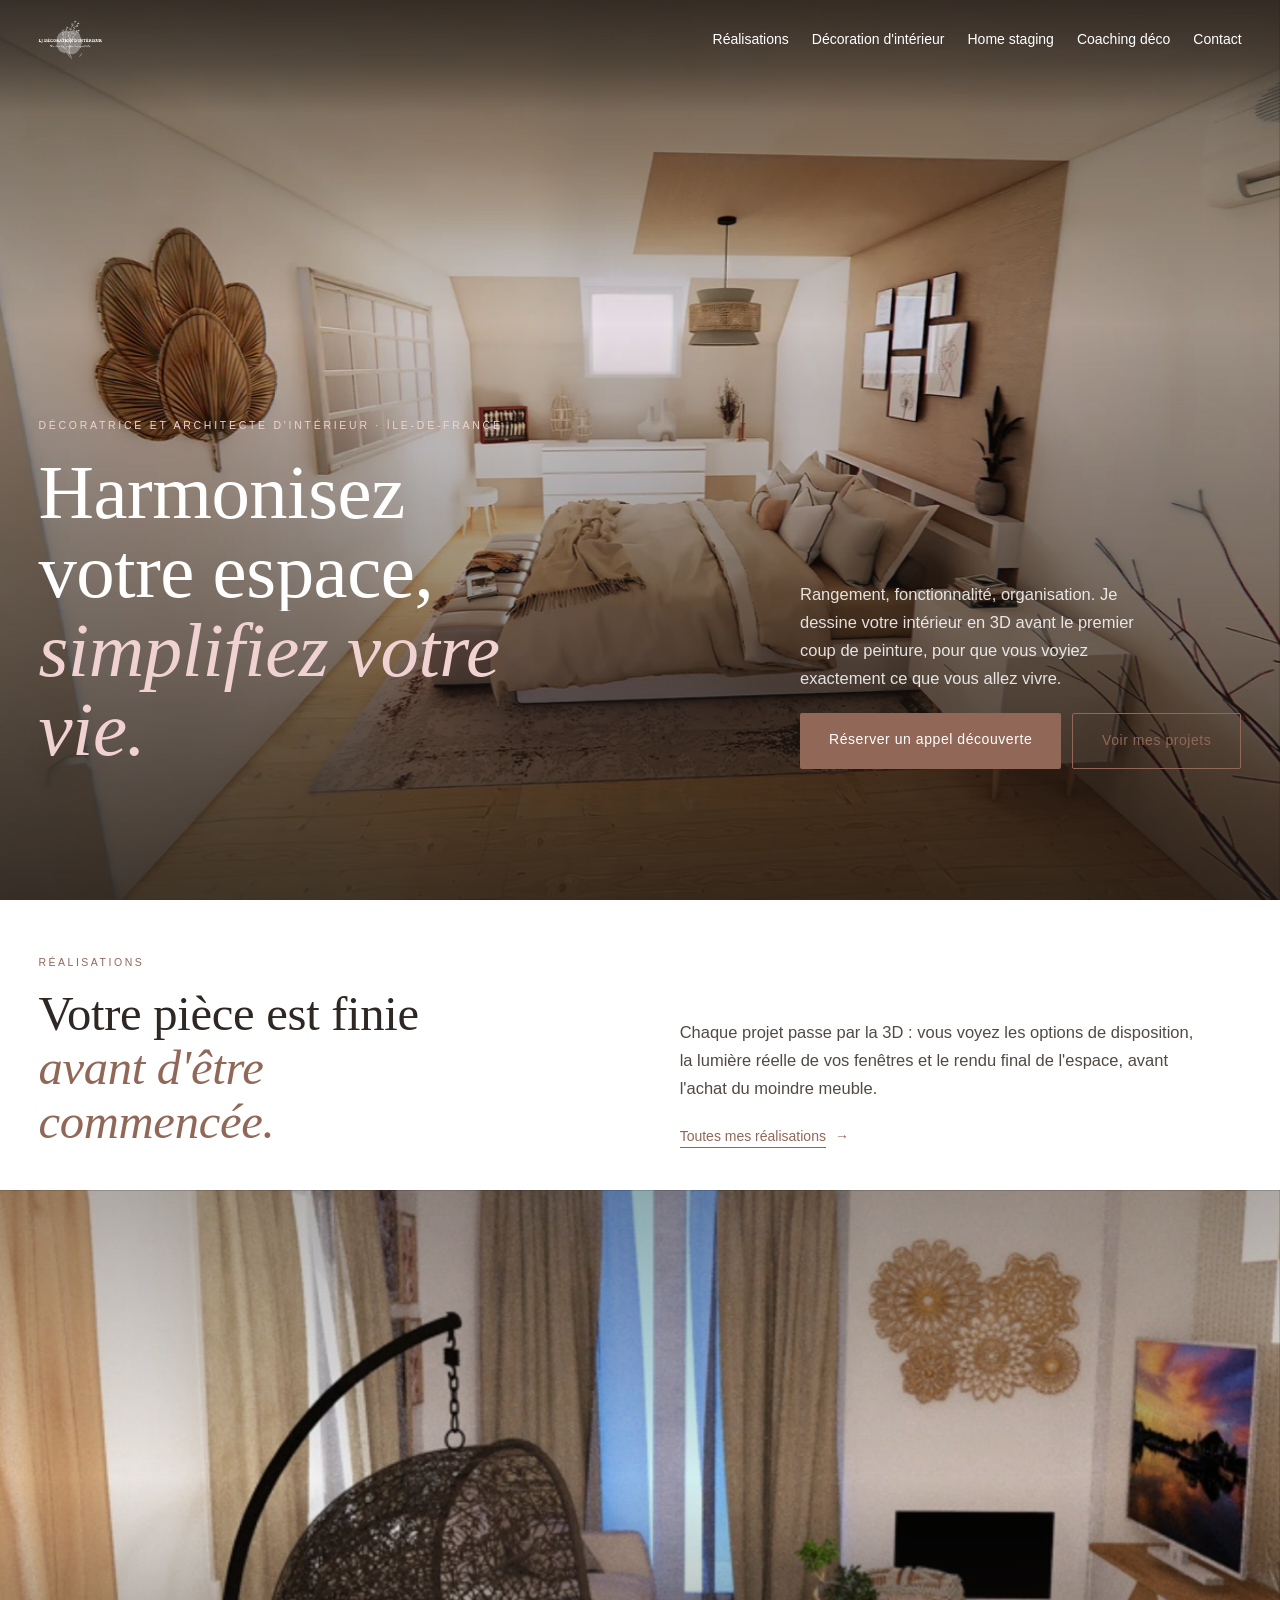
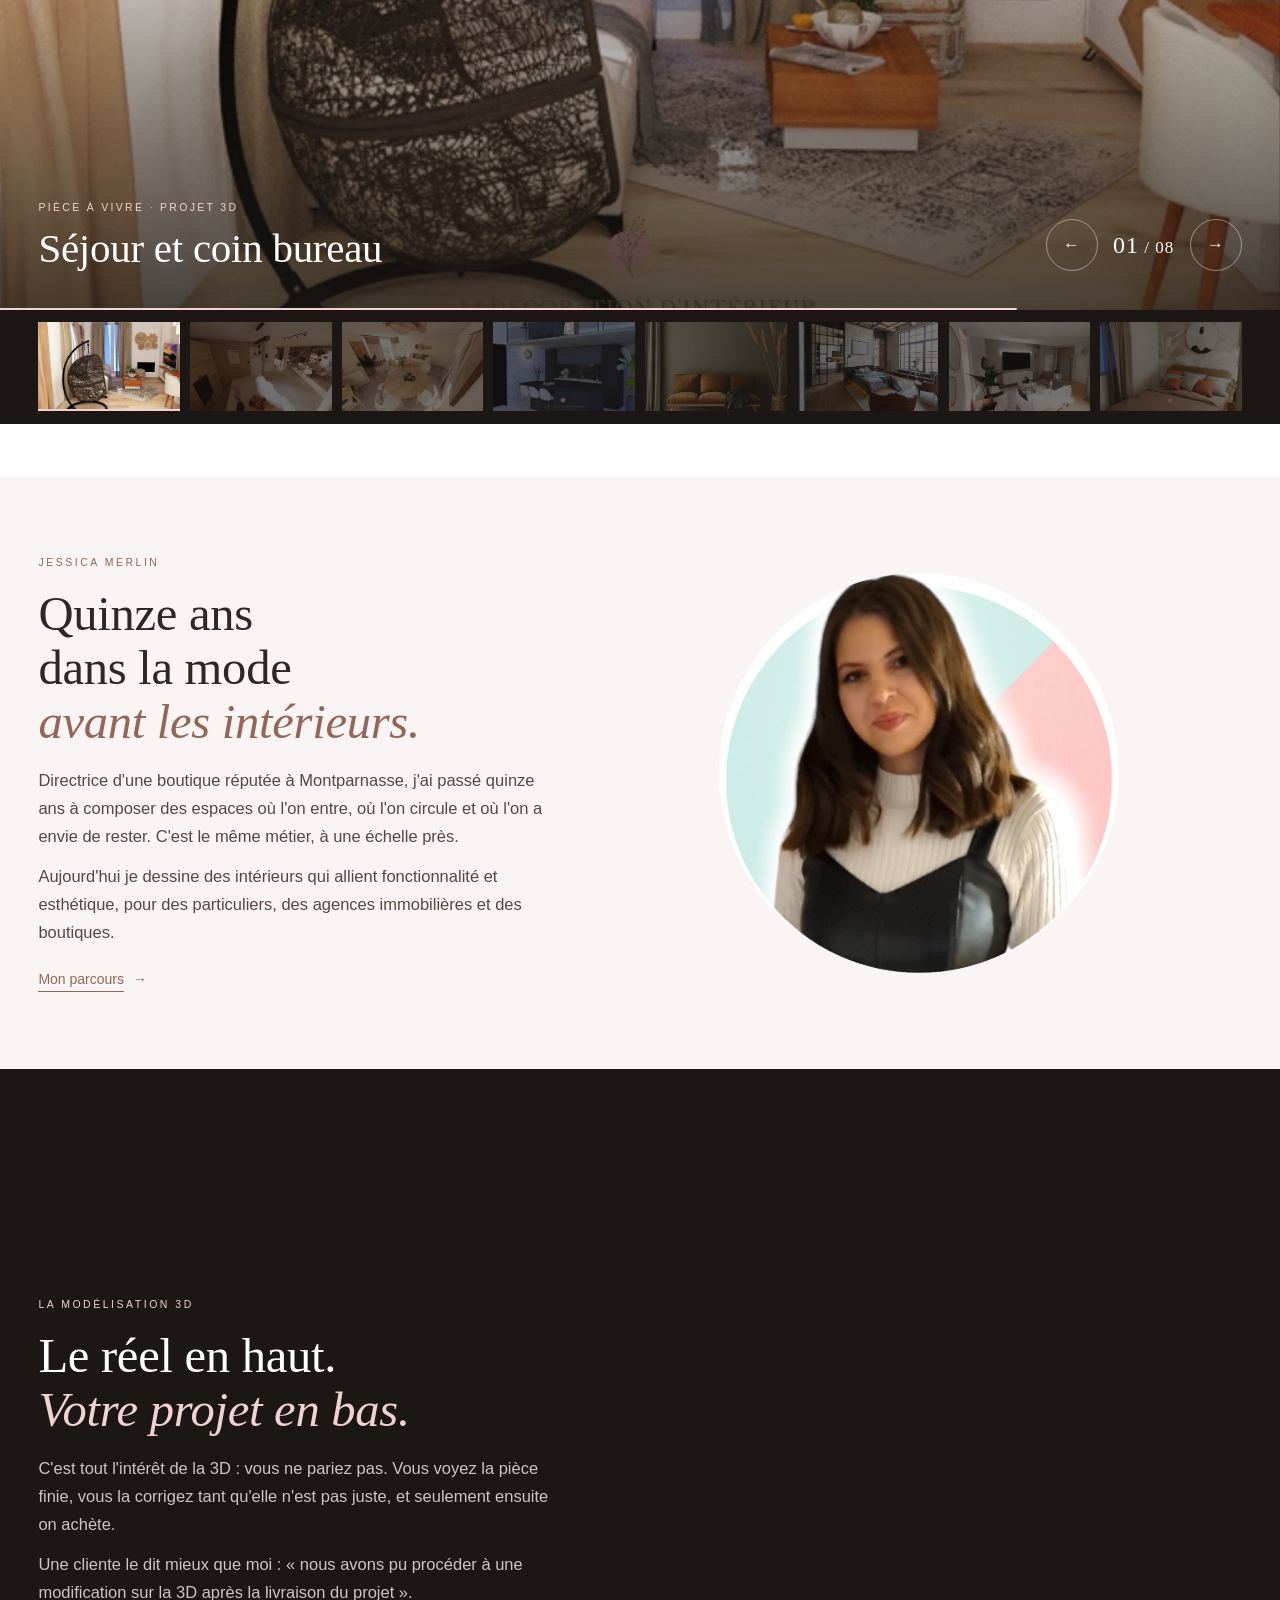
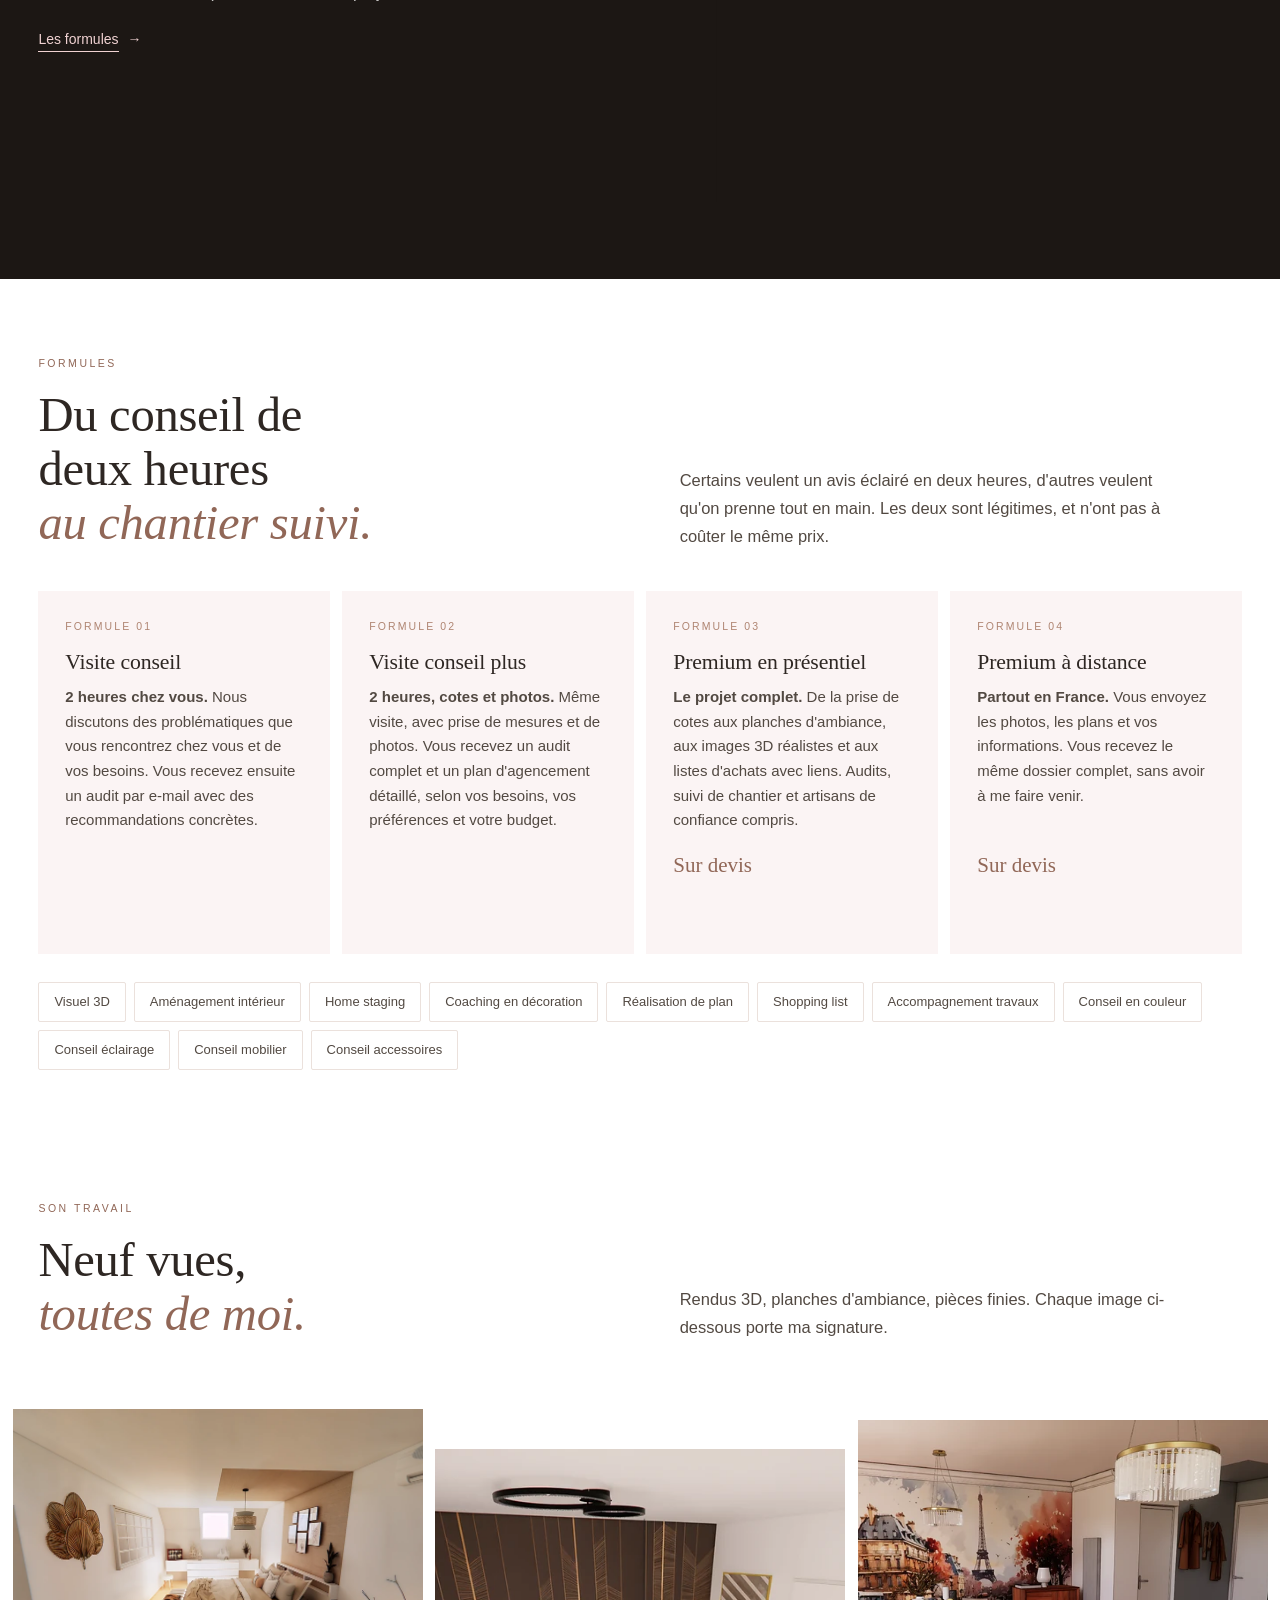
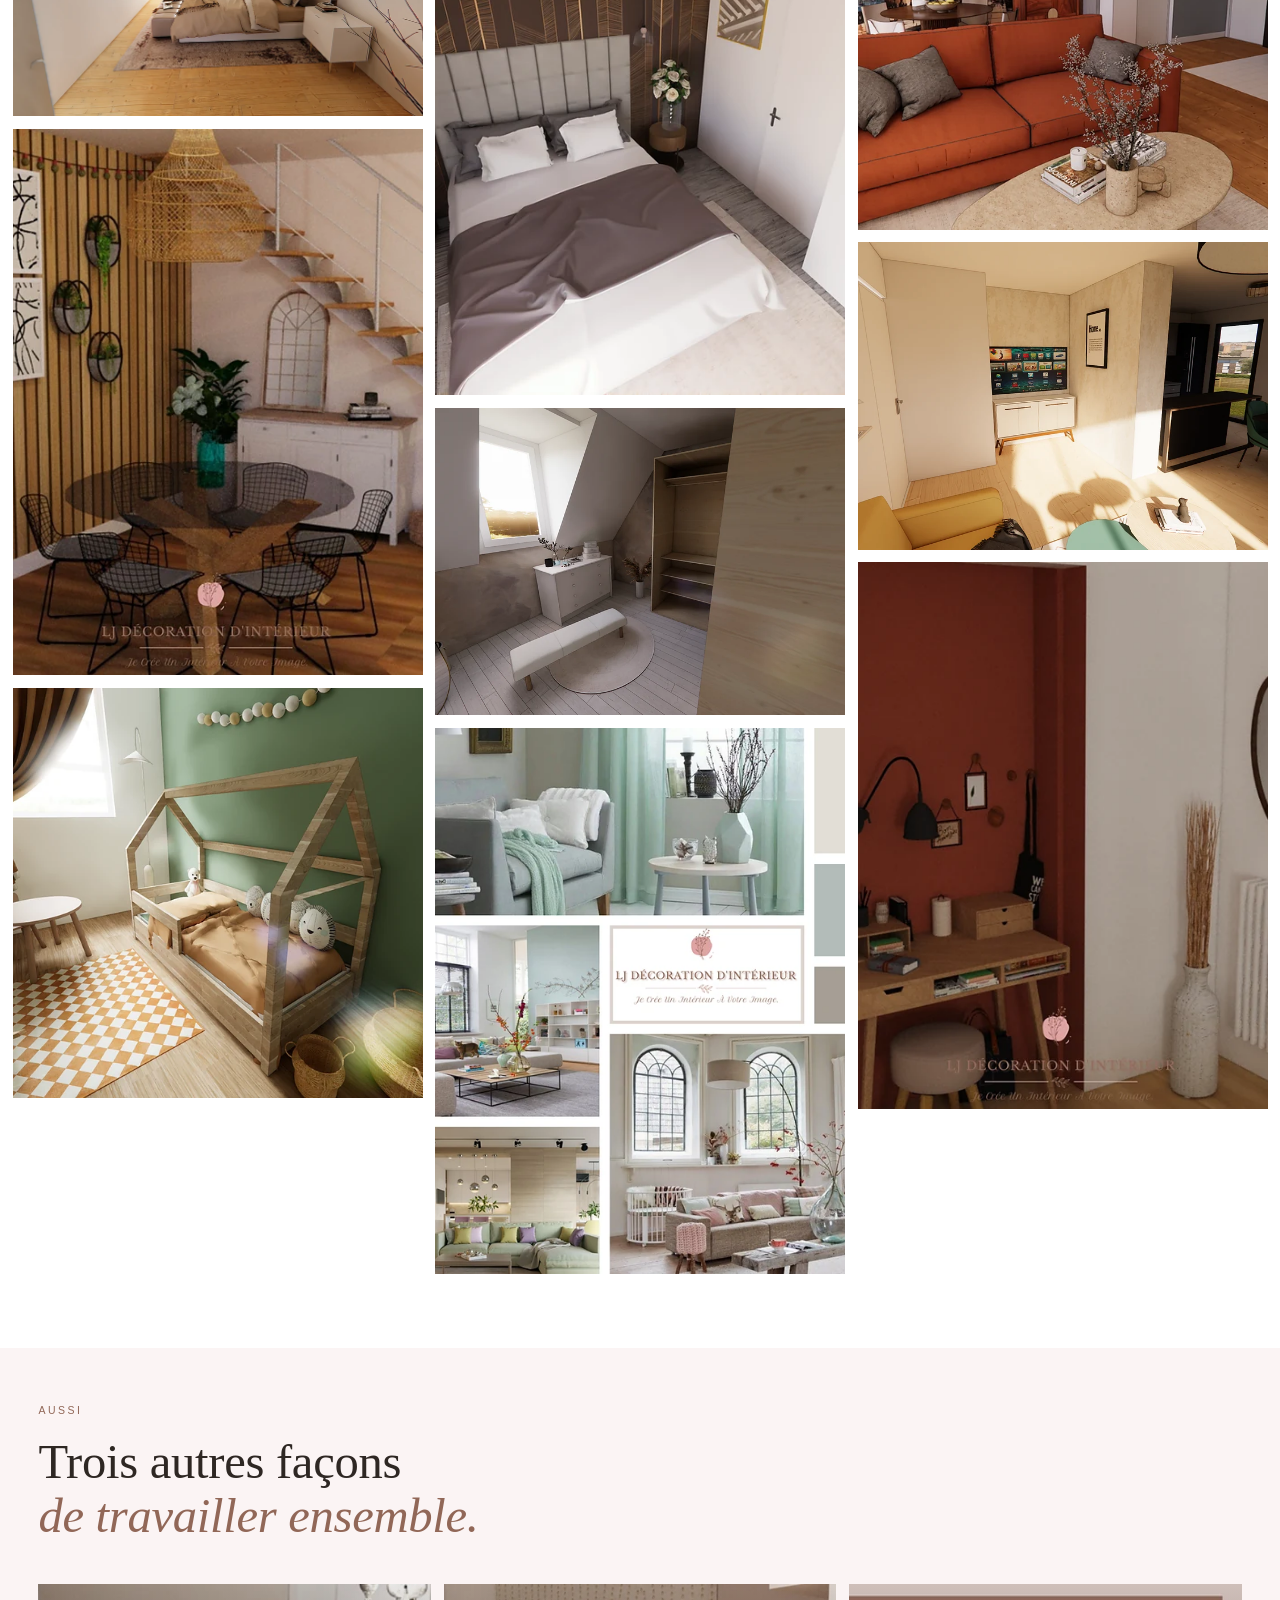
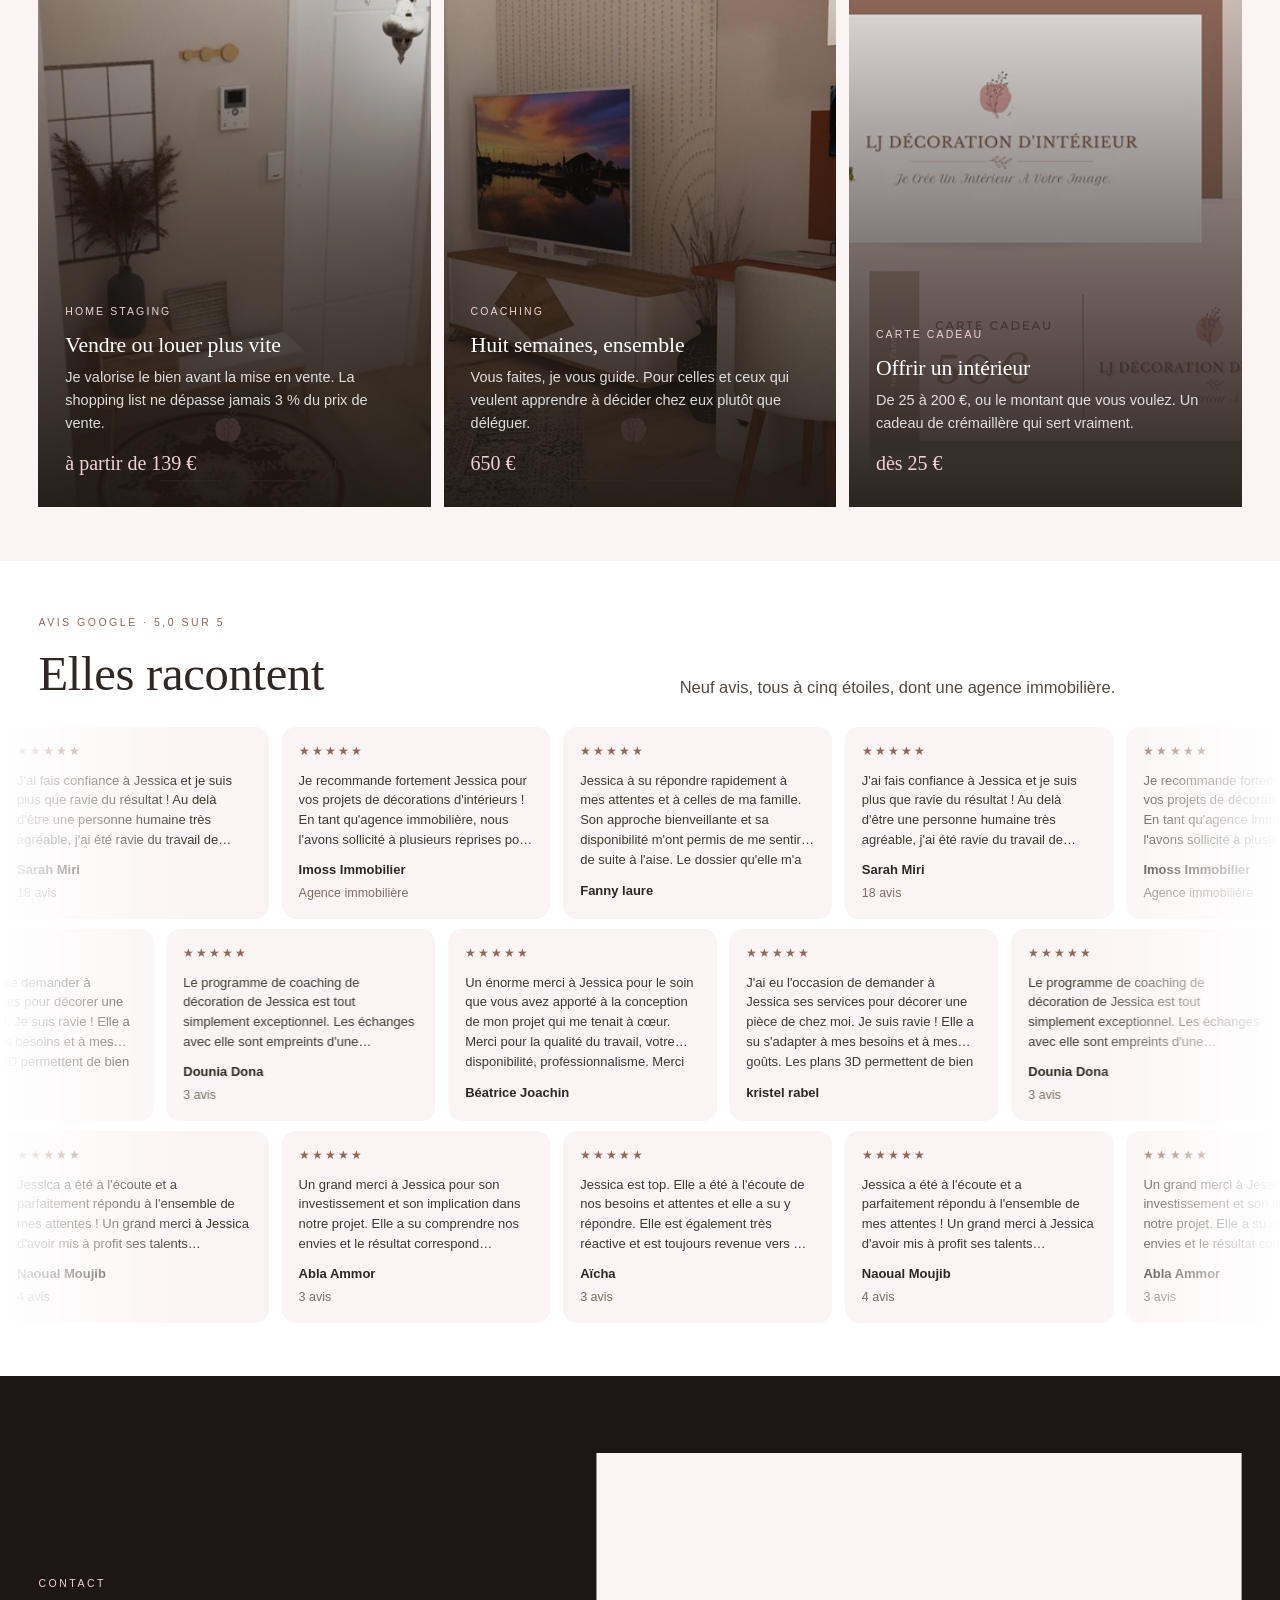
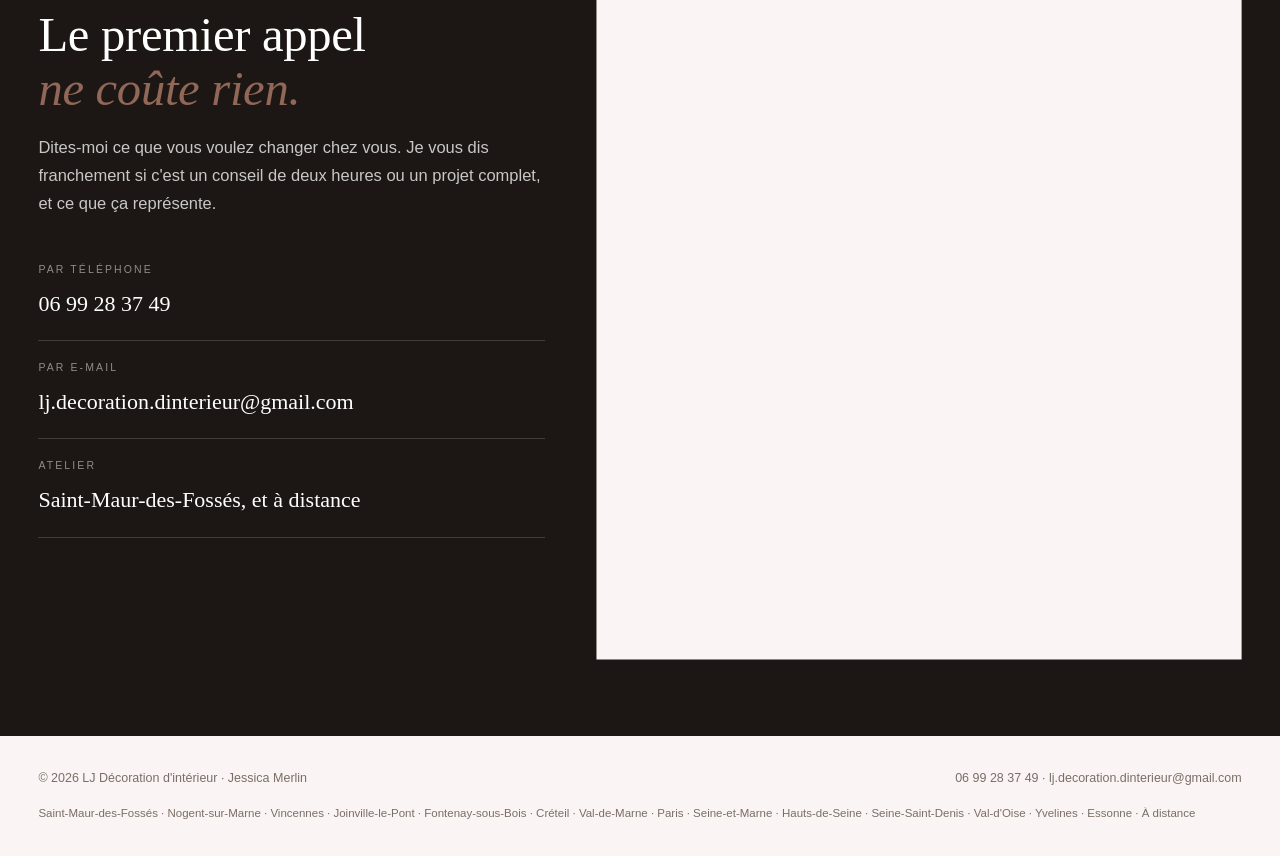
==== commit 03843aad: "Avis : masque et transformation separes sur deux couches Safari rate la combinaison mask-image + tra" ====
--- a/index.html
+++ b/index.html
@@ -157,7 +157,7 @@
   <div class="entete"><div><div class="tag r">Avis Google · 5,0 sur 5</div>
     <h2 class="r">Elles racontent</h2></div><div><p class="p r">Neuf avis, tous à cinq étoiles, dont une agence immobilière.</p></div></div>
 </div>
-<div class="fils r"><div class="fil"><div class="ruban"><article class="av"><div class="etoiles">★★★★★</div><q>J&#x27;ai fais confiance à Jessica et je suis plus que ravie du résultat ! Au delà d&#x27;être une personne humaine très agréable, j&#x27;ai été ravie du travail de qualité fourni par Jessica et de son professionnalisme, elle a su comprendre ma demande très rapidement et tout ça a un prix plus que raisonnable ! Je ne peux que recommander ses services encore merci d&#x27;avoir rendu mon appartement aussi beau et chaleureux !</q><div class="qui"><b>Sarah Miri</b><span>18 avis</span><div style="font-size:12px;color:var(--terre);margin-top:5px">Ponctualité, professionnalisme, qualité, rapport qualité-prix, réactivité</div></div></article><article class="av"><div class="etoiles">★★★★★</div><q>Je recommande fortement Jessica pour vos projets de décorations d&#x27;intérieurs ! En tant qu&#x27;agence immobilière, nous l&#x27;avons sollicité à plusieurs reprises pour des projets avec nos clients acheteurs qui avaient besoin de projection pour un nouvel agencement. Elle a parfaitement su répondre à toutes nos demandes et les clients en étaient ravie.</q><div class="qui"><b>Imoss Immobilier</b><span>Agence immobilière</span></div></article><article class="av"><div class="etoiles">★★★★★</div><q>Jessica à su répondre rapidement à mes attentes et à celles de ma famille. Son approche bienveillante et sa disponibilité m&#x27;ont permis de me sentir de suite à l&#x27;aise. Le dossier qu&#x27;elle m&#x27;a remis était vraiment complet, les photos réalistes 3D nous ont permis de réellement nous projeter. Le grand plus c&#x27;est que nous avons pu procéder à une modification sur la 3D après la livraison du projet.</q><div class="qui"><b>Fanny laure</b></div></article><article class="av"><div class="etoiles">★★★★★</div><q>J&#x27;ai fais confiance à Jessica et je suis plus que ravie du résultat ! Au delà d&#x27;être une personne humaine très agréable, j&#x27;ai été ravie du travail de qualité fourni par Jessica et de son professionnalisme, elle a su comprendre ma demande très rapidement et tout ça a un prix plus que raisonnable ! Je ne peux que recommander ses services encore merci d&#x27;avoir rendu mon appartement aussi beau et chaleureux !</q><div class="qui"><b>Sarah Miri</b><span>18 avis</span><div style="font-size:12px;color:var(--terre);margin-top:5px">Ponctualité, professionnalisme, qualité, rapport qualité-prix, réactivité</div></div></article><article class="av"><div class="etoiles">★★★★★</div><q>Je recommande fortement Jessica pour vos projets de décorations d&#x27;intérieurs ! En tant qu&#x27;agence immobilière, nous l&#x27;avons sollicité à plusieurs reprises pour des projets avec nos clients acheteurs qui avaient besoin de projection pour un nouvel agencement. Elle a parfaitement su répondre à toutes nos demandes et les clients en étaient ravie.</q><div class="qui"><b>Imoss Immobilier</b><span>Agence immobilière</span></div></article><article class="av"><div class="etoiles">★★★★★</div><q>Jessica à su répondre rapidement à mes attentes et à celles de ma famille. Son approche bienveillante et sa disponibilité m&#x27;ont permis de me sentir de suite à l&#x27;aise. Le dossier qu&#x27;elle m&#x27;a remis était vraiment complet, les photos réalistes 3D nous ont permis de réellement nous projeter. Le grand plus c&#x27;est que nous avons pu procéder à une modification sur la 3D après la livraison du projet.</q><div class="qui"><b>Fanny laure</b></div></article><article class="av"><div class="etoiles">★★★★★</div><q>J&#x27;ai fais confiance à Jessica et je suis plus que ravie du résultat ! Au delà d&#x27;être une personne humaine très agréable, j&#x27;ai été ravie du travail de qualité fourni par Jessica et de son professionnalisme, elle a su comprendre ma demande très rapidement et tout ça a un prix plus que raisonnable ! Je ne peux que recommander ses services encore merci d&#x27;avoir rendu mon appartement aussi beau et chaleureux !</q><div class="qui"><b>Sarah Miri</b><span>18 avis</span><div style="font-size:12px;color:var(--terre);margin-top:5px">Ponctualité, professionnalisme, qualité, rapport qualité-prix, réactivité</div></div></article><article class="av"><div class="etoiles">★★★★★</div><q>Je recommande fortement Jessica pour vos projets de décorations d&#x27;intérieurs ! En tant qu&#x27;agence immobilière, nous l&#x27;avons sollicité à plusieurs reprises pour des projets avec nos clients acheteurs qui avaient besoin de projection pour un nouvel agencement. Elle a parfaitement su répondre à toutes nos demandes et les clients en étaient ravie.</q><div class="qui"><b>Imoss Immobilier</b><span>Agence immobilière</span></div></article><article class="av"><div class="etoiles">★★★★★</div><q>Jessica à su répondre rapidement à mes attentes et à celles de ma famille. Son approche bienveillante et sa disponibilité m&#x27;ont permis de me sentir de suite à l&#x27;aise. Le dossier qu&#x27;elle m&#x27;a remis était vraiment complet, les photos réalistes 3D nous ont permis de réellement nous projeter. Le grand plus c&#x27;est que nous avons pu procéder à une modification sur la 3D après la livraison du projet.</q><div class="qui"><b>Fanny laure</b></div></article><article class="av"><div class="etoiles">★★★★★</div><q>J&#x27;ai fais confiance à Jessica et je suis plus que ravie du résultat ! Au delà d&#x27;être une personne humaine très agréable, j&#x27;ai été ravie du travail de qualité fourni par Jessica et de son professionnalisme, elle a su comprendre ma demande très rapidement et tout ça a un prix plus que raisonnable ! Je ne peux que recommander ses services encore merci d&#x27;avoir rendu mon appartement aussi beau et chaleureux !</q><div class="qui"><b>Sarah Miri</b><span>18 avis</span><div style="font-size:12px;color:var(--terre);margin-top:5px">Ponctualité, professionnalisme, qualité, rapport qualité-prix, réactivité</div></div></article><article class="av"><div class="etoiles">★★★★★</div><q>Je recommande fortement Jessica pour vos projets de décorations d&#x27;intérieurs ! En tant qu&#x27;agence immobilière, nous l&#x27;avons sollicité à plusieurs reprises pour des projets avec nos clients acheteurs qui avaient besoin de projection pour un nouvel agencement. Elle a parfaitement su répondre à toutes nos demandes et les clients en étaient ravie.</q><div class="qui"><b>Imoss Immobilier</b><span>Agence immobilière</span></div></article><article class="av"><div class="etoiles">★★★★★</div><q>Jessica à su répondre rapidement à mes attentes et à celles de ma famille. Son approche bienveillante et sa disponibilité m&#x27;ont permis de me sentir de suite à l&#x27;aise. Le dossier qu&#x27;elle m&#x27;a remis était vraiment complet, les photos réalistes 3D nous ont permis de réellement nous projeter. Le grand plus c&#x27;est que nous avons pu procéder à une modification sur la 3D après la livraison du projet.</q><div class="qui"><b>Fanny laure</b></div></article><article class="av"><div class="etoiles">★★★★★</div><q>J&#x27;ai fais confiance à Jessica et je suis plus que ravie du résultat ! Au delà d&#x27;être une personne humaine très agréable, j&#x27;ai été ravie du travail de qualité fourni par Jessica et de son professionnalisme, elle a su comprendre ma demande très rapidement et tout ça a un prix plus que raisonnable ! Je ne peux que recommander ses services encore merci d&#x27;avoir rendu mon appartement aussi beau et chaleureux !</q><div class="qui"><b>Sarah Miri</b><span>18 avis</span><div style="font-size:12px;color:var(--terre);margin-top:5px">Ponctualité, professionnalisme, qualité, rapport qualité-prix, réactivité</div></div></article><article class="av"><div class="etoiles">★★★★★</div><q>Je recommande fortement Jessica pour vos projets de décorations d&#x27;intérieurs ! En tant qu&#x27;agence immobilière, nous l&#x27;avons sollicité à plusieurs reprises pour des projets avec nos clients acheteurs qui avaient besoin de projection pour un nouvel agencement. Elle a parfaitement su répondre à toutes nos demandes et les clients en étaient ravie.</q><div class="qui"><b>Imoss Immobilier</b><span>Agence immobilière</span></div></article><article class="av"><div class="etoiles">★★★★★</div><q>Jessica à su répondre rapidement à mes attentes et à celles de ma famille. Son approche bienveillante et sa disponibilité m&#x27;ont permis de me sentir de suite à l&#x27;aise. Le dossier qu&#x27;elle m&#x27;a remis était vraiment complet, les photos réalistes 3D nous ont permis de réellement nous projeter. Le grand plus c&#x27;est que nous avons pu procéder à une modification sur la 3D après la livraison du projet.</q><div class="qui"><b>Fanny laure</b></div></article><article class="av"><div class="etoiles">★★★★★</div><q>J&#x27;ai fais confiance à Jessica et je suis plus que ravie du résultat ! Au delà d&#x27;être une personne humaine très agréable, j&#x27;ai été ravie du travail de qualité fourni par Jessica et de son professionnalisme, elle a su comprendre ma demande très rapidement et tout ça a un prix plus que raisonnable ! Je ne peux que recommander ses services encore merci d&#x27;avoir rendu mon appartement aussi beau et chaleureux !</q><div class="qui"><b>Sarah Miri</b><span>18 avis</span><div style="font-size:12px;color:var(--terre);margin-top:5px">Ponctualité, professionnalisme, qualité, rapport qualité-prix, réactivité</div></div></article><article class="av"><div class="etoiles">★★★★★</div><q>Je recommande fortement Jessica pour vos projets de décorations d&#x27;intérieurs ! En tant qu&#x27;agence immobilière, nous l&#x27;avons sollicité à plusieurs reprises pour des projets avec nos clients acheteurs qui avaient besoin de projection pour un nouvel agencement. Elle a parfaitement su répondre à toutes nos demandes et les clients en étaient ravie.</q><div class="qui"><b>Imoss Immobilier</b><span>Agence immobilière</span></div></article><article class="av"><div class="etoiles">★★★★★</div><q>Jessica à su répondre rapidement à mes attentes et à celles de ma famille. Son approche bienveillante et sa disponibilité m&#x27;ont permis de me sentir de suite à l&#x27;aise. Le dossier qu&#x27;elle m&#x27;a remis était vraiment complet, les photos réalistes 3D nous ont permis de réellement nous projeter. Le grand plus c&#x27;est que nous avons pu procéder à une modification sur la 3D après la livraison du projet.</q><div class="qui"><b>Fanny laure</b></div></article></div></div><div class="fil retour"><div class="ruban"><article class="av"><div class="etoiles">★★★★★</div><q>Le programme de coaching de décoration de Jessica est tout simplement exceptionnel. Les échanges avec elle sont empreints d&#x27;une bienveillance rare, ce qui rend chaque session agréable et enrichissante. Son expertise et ses conseils ont vraiment une valeur ajoutée, et j&#x27;ai déjà constaté des changements significatifs dans mon espace grâce à ses recommandations avisées.</q><div class="qui"><b>Dounia Dona</b><span>3 avis</span></div></article><article class="av"><div class="etoiles">★★★★★</div><q>J&#x27;ai eu l&#x27;occasion de demander à Jessica ses services pour décorer une pièce de chez moi. Je suis ravie ! Elle a su s&#x27;adapter à mes besoins et à mes goûts. Les plans 3D permettent de bien se projeter et donnent envie d&#x27;entamer la transformation. Je recommande sans hésiter !</q><div class="qui"><b>kristel rabel</b></div></article><article class="av"><div class="etoiles">★★★★★</div><q>Un énorme merci à Jessica pour le soin que vous avez apporté à la conception de mon projet qui me tenait à cœur. Merci pour la qualité du travail, votre disponibilité, professionnalisme. Merci pour les images en 3D qui représentaient mon projet de manière claire et attrayante. Je vous remercie vivement.</q><div class="qui"><b>Béatrice Joachin</b><div style="font-size:12px;color:var(--terre);margin-top:5px">Professionnalisme</div></div></article><article class="av"><div class="etoiles">★★★★★</div><q>Le programme de coaching de décoration de Jessica est tout simplement exceptionnel. Les échanges avec elle sont empreints d&#x27;une bienveillance rare, ce qui rend chaque session agréable et enrichissante. Son expertise et ses conseils ont vraiment une valeur ajoutée, et j&#x27;ai déjà constaté des changements significatifs dans mon espace grâce à ses recommandations avisées.</q><div class="qui"><b>Dounia Dona</b><span>3 avis</span></div></article><article class="av"><div class="etoiles">★★★★★</div><q>J&#x27;ai eu l&#x27;occasion de demander à Jessica ses services pour décorer une pièce de chez moi. Je suis ravie ! Elle a su s&#x27;adapter à mes besoins et à mes goûts. Les plans 3D permettent de bien se projeter et donnent envie d&#x27;entamer la transformation. Je recommande sans hésiter !</q><div class="qui"><b>kristel rabel</b></div></article><article class="av"><div class="etoiles">★★★★★</div><q>Un énorme merci à Jessica pour le soin que vous avez apporté à la conception de mon projet qui me tenait à cœur. Merci pour la qualité du travail, votre disponibilité, professionnalisme. Merci pour les images en 3D qui représentaient mon projet de manière claire et attrayante. Je vous remercie vivement.</q><div class="qui"><b>Béatrice Joachin</b><div style="font-size:12px;color:var(--terre);margin-top:5px">Professionnalisme</div></div></article><article class="av"><div class="etoiles">★★★★★</div><q>Le programme de coaching de décoration de Jessica est tout simplement exceptionnel. Les échanges avec elle sont empreints d&#x27;une bienveillance rare, ce qui rend chaque session agréable et enrichissante. Son expertise et ses conseils ont vraiment une valeur ajoutée, et j&#x27;ai déjà constaté des changements significatifs dans mon espace grâce à ses recommandations avisées.</q><div class="qui"><b>Dounia Dona</b><span>3 avis</span></div></article><article class="av"><div class="etoiles">★★★★★</div><q>J&#x27;ai eu l&#x27;occasion de demander à Jessica ses services pour décorer une pièce de chez moi. Je suis ravie ! Elle a su s&#x27;adapter à mes besoins et à mes goûts. Les plans 3D permettent de bien se projeter et donnent envie d&#x27;entamer la transformation. Je recommande sans hésiter !</q><div class="qui"><b>kristel rabel</b></div></article><article class="av"><div class="etoiles">★★★★★</div><q>Un énorme merci à Jessica pour le soin que vous avez apporté à la conception de mon projet qui me tenait à cœur. Merci pour la qualité du travail, votre disponibilité, professionnalisme. Merci pour les images en 3D qui représentaient mon projet de manière claire et attrayante. Je vous remercie vivement.</q><div class="qui"><b>Béatrice Joachin</b><div style="font-size:12px;color:var(--terre);margin-top:5px">Professionnalisme</div></div></article><article class="av"><div class="etoiles">★★★★★</div><q>Le programme de coaching de décoration de Jessica est tout simplement exceptionnel. Les échanges avec elle sont empreints d&#x27;une bienveillance rare, ce qui rend chaque session agréable et enrichissante. Son expertise et ses conseils ont vraiment une valeur ajoutée, et j&#x27;ai déjà constaté des changements significatifs dans mon espace grâce à ses recommandations avisées.</q><div class="qui"><b>Dounia Dona</b><span>3 avis</span></div></article><article class="av"><div class="etoiles">★★★★★</div><q>J&#x27;ai eu l&#x27;occasion de demander à Jessica ses services pour décorer une pièce de chez moi. Je suis ravie ! Elle a su s&#x27;adapter à mes besoins et à mes goûts. Les plans 3D permettent de bien se projeter et donnent envie d&#x27;entamer la transformation. Je recommande sans hésiter !</q><div class="qui"><b>kristel rabel</b></div></article><article class="av"><div class="etoiles">★★★★★</div><q>Un énorme merci à Jessica pour le soin que vous avez apporté à la conception de mon projet qui me tenait à cœur. Merci pour la qualité du travail, votre disponibilité, professionnalisme. Merci pour les images en 3D qui représentaient mon projet de manière claire et attrayante. Je vous remercie vivement.</q><div class="qui"><b>Béatrice Joachin</b><div style="font-size:12px;color:var(--terre);margin-top:5px">Professionnalisme</div></div></article><article class="av"><div class="etoiles">★★★★★</div><q>Le programme de coaching de décoration de Jessica est tout simplement exceptionnel. Les échanges avec elle sont empreints d&#x27;une bienveillance rare, ce qui rend chaque session agréable et enrichissante. Son expertise et ses conseils ont vraiment une valeur ajoutée, et j&#x27;ai déjà constaté des changements significatifs dans mon espace grâce à ses recommandations avisées.</q><div class="qui"><b>Dounia Dona</b><span>3 avis</span></div></article><article class="av"><div class="etoiles">★★★★★</div><q>J&#x27;ai eu l&#x27;occasion de demander à Jessica ses services pour décorer une pièce de chez moi. Je suis ravie ! Elle a su s&#x27;adapter à mes besoins et à mes goûts. Les plans 3D permettent de bien se projeter et donnent envie d&#x27;entamer la transformation. Je recommande sans hésiter !</q><div class="qui"><b>kristel rabel</b></div></article><article class="av"><div class="etoiles">★★★★★</div><q>Un énorme merci à Jessica pour le soin que vous avez apporté à la conception de mon projet qui me tenait à cœur. Merci pour la qualité du travail, votre disponibilité, professionnalisme. Merci pour les images en 3D qui représentaient mon projet de manière claire et attrayante. Je vous remercie vivement.</q><div class="qui"><b>Béatrice Joachin</b><div style="font-size:12px;color:var(--terre);margin-top:5px">Professionnalisme</div></div></article><article class="av"><div class="etoiles">★★★★★</div><q>Le programme de coaching de décoration de Jessica est tout simplement exceptionnel. Les échanges avec elle sont empreints d&#x27;une bienveillance rare, ce qui rend chaque session agréable et enrichissante. Son expertise et ses conseils ont vraiment une valeur ajoutée, et j&#x27;ai déjà constaté des changements significatifs dans mon espace grâce à ses recommandations avisées.</q><div class="qui"><b>Dounia Dona</b><span>3 avis</span></div></article><article class="av"><div class="etoiles">★★★★★</div><q>J&#x27;ai eu l&#x27;occasion de demander à Jessica ses services pour décorer une pièce de chez moi. Je suis ravie ! Elle a su s&#x27;adapter à mes besoins et à mes goûts. Les plans 3D permettent de bien se projeter et donnent envie d&#x27;entamer la transformation. Je recommande sans hésiter !</q><div class="qui"><b>kristel rabel</b></div></article><article class="av"><div class="etoiles">★★★★★</div><q>Un énorme merci à Jessica pour le soin que vous avez apporté à la conception de mon projet qui me tenait à cœur. Merci pour la qualité du travail, votre disponibilité, professionnalisme. Merci pour les images en 3D qui représentaient mon projet de manière claire et attrayante. Je vous remercie vivement.</q><div class="qui"><b>Béatrice Joachin</b><div style="font-size:12px;color:var(--terre);margin-top:5px">Professionnalisme</div></div></article></div></div><div class="fil"><div class="ruban"><article class="av"><div class="etoiles">★★★★★</div><q>Jessica a été à l&#x27;écoute et a parfaitement répondu à l&#x27;ensemble de mes attentes ! Un grand merci à Jessica d&#x27;avoir mis à profit ses talents indéniables pour la décoration ! J&#x27;apprécie quotidiennement mon chez-moi ! Je recommande à 100 % et vivement mon prochain projet !</q><div class="qui"><b>Naoual Moujib</b><span>4 avis</span></div></article><article class="av"><div class="etoiles">★★★★★</div><q>Un grand merci à Jessica pour son investissement et son implication dans notre projet. Elle a su comprendre nos envies et le résultat correspond parfaitement à nos attentes. Nous sommes ravis et recommandons son travail sans hésitation. Au plaisir de collaborer à nouveau ensemble.</q><div class="qui"><b>Abla Ammor</b><span>3 avis</span></div></article><article class="av"><div class="etoiles">★★★★★</div><q>Jessica est top. Elle a été à l&#x27;écoute de nos besoins et attentes et elle a su y répondre. Elle est également très réactive et est toujours revenue vers moi avec différentes options. Je la conseille vivement.</q><div class="qui"><b>Aïcha</b><span>3 avis</span></div></article><article class="av"><div class="etoiles">★★★★★</div><q>Jessica a été à l&#x27;écoute et a parfaitement répondu à l&#x27;ensemble de mes attentes ! Un grand merci à Jessica d&#x27;avoir mis à profit ses talents indéniables pour la décoration ! J&#x27;apprécie quotidiennement mon chez-moi ! Je recommande à 100 % et vivement mon prochain projet !</q><div class="qui"><b>Naoual Moujib</b><span>4 avis</span></div></article><article class="av"><div class="etoiles">★★★★★</div><q>Un grand merci à Jessica pour son investissement et son implication dans notre projet. Elle a su comprendre nos envies et le résultat correspond parfaitement à nos attentes. Nous sommes ravis et recommandons son travail sans hésitation. Au plaisir de collaborer à nouveau ensemble.</q><div class="qui"><b>Abla Ammor</b><span>3 avis</span></div></article><article class="av"><div class="etoiles">★★★★★</div><q>Jessica est top. Elle a été à l&#x27;écoute de nos besoins et attentes et elle a su y répondre. Elle est également très réactive et est toujours revenue vers moi avec différentes options. Je la conseille vivement.</q><div class="qui"><b>Aïcha</b><span>3 avis</span></div></article><article class="av"><div class="etoiles">★★★★★</div><q>Jessica a été à l&#x27;écoute et a parfaitement répondu à l&#x27;ensemble de mes attentes ! Un grand merci à Jessica d&#x27;avoir mis à profit ses talents indéniables pour la décoration ! J&#x27;apprécie quotidiennement mon chez-moi ! Je recommande à 100 % et vivement mon prochain projet !</q><div class="qui"><b>Naoual Moujib</b><span>4 avis</span></div></article><article class="av"><div class="etoiles">★★★★★</div><q>Un grand merci à Jessica pour son investissement et son implication dans notre projet. Elle a su comprendre nos envies et le résultat correspond parfaitement à nos attentes. Nous sommes ravis et recommandons son travail sans hésitation. Au plaisir de collaborer à nouveau ensemble.</q><div class="qui"><b>Abla Ammor</b><span>3 avis</span></div></article><article class="av"><div class="etoiles">★★★★★</div><q>Jessica est top. Elle a été à l&#x27;écoute de nos besoins et attentes et elle a su y répondre. Elle est également très réactive et est toujours revenue vers moi avec différentes options. Je la conseille vivement.</q><div class="qui"><b>Aïcha</b><span>3 avis</span></div></article><article class="av"><div class="etoiles">★★★★★</div><q>Jessica a été à l&#x27;écoute et a parfaitement répondu à l&#x27;ensemble de mes attentes ! Un grand merci à Jessica d&#x27;avoir mis à profit ses talents indéniables pour la décoration ! J&#x27;apprécie quotidiennement mon chez-moi ! Je recommande à 100 % et vivement mon prochain projet !</q><div class="qui"><b>Naoual Moujib</b><span>4 avis</span></div></article><article class="av"><div class="etoiles">★★★★★</div><q>Un grand merci à Jessica pour son investissement et son implication dans notre projet. Elle a su comprendre nos envies et le résultat correspond parfaitement à nos attentes. Nous sommes ravis et recommandons son travail sans hésitation. Au plaisir de collaborer à nouveau ensemble.</q><div class="qui"><b>Abla Ammor</b><span>3 avis</span></div></article><article class="av"><div class="etoiles">★★★★★</div><q>Jessica est top. Elle a été à l&#x27;écoute de nos besoins et attentes et elle a su y répondre. Elle est également très réactive et est toujours revenue vers moi avec différentes options. Je la conseille vivement.</q><div class="qui"><b>Aïcha</b><span>3 avis</span></div></article><article class="av"><div class="etoiles">★★★★★</div><q>Jessica a été à l&#x27;écoute et a parfaitement répondu à l&#x27;ensemble de mes attentes ! Un grand merci à Jessica d&#x27;avoir mis à profit ses talents indéniables pour la décoration ! J&#x27;apprécie quotidiennement mon chez-moi ! Je recommande à 100 % et vivement mon prochain projet !</q><div class="qui"><b>Naoual Moujib</b><span>4 avis</span></div></article><article class="av"><div class="etoiles">★★★★★</div><q>Un grand merci à Jessica pour son investissement et son implication dans notre projet. Elle a su comprendre nos envies et le résultat correspond parfaitement à nos attentes. Nous sommes ravis et recommandons son travail sans hésitation. Au plaisir de collaborer à nouveau ensemble.</q><div class="qui"><b>Abla Ammor</b><span>3 avis</span></div></article><article class="av"><div class="etoiles">★★★★★</div><q>Jessica est top. Elle a été à l&#x27;écoute de nos besoins et attentes et elle a su y répondre. Elle est également très réactive et est toujours revenue vers moi avec différentes options. Je la conseille vivement.</q><div class="qui"><b>Aïcha</b><span>3 avis</span></div></article><article class="av"><div class="etoiles">★★★★★</div><q>Jessica a été à l&#x27;écoute et a parfaitement répondu à l&#x27;ensemble de mes attentes ! Un grand merci à Jessica d&#x27;avoir mis à profit ses talents indéniables pour la décoration ! J&#x27;apprécie quotidiennement mon chez-moi ! Je recommande à 100 % et vivement mon prochain projet !</q><div class="qui"><b>Naoual Moujib</b><span>4 avis</span></div></article><article class="av"><div class="etoiles">★★★★★</div><q>Un grand merci à Jessica pour son investissement et son implication dans notre projet. Elle a su comprendre nos envies et le résultat correspond parfaitement à nos attentes. Nous sommes ravis et recommandons son travail sans hésitation. Au plaisir de collaborer à nouveau ensemble.</q><div class="qui"><b>Abla Ammor</b><span>3 avis</span></div></article><article class="av"><div class="etoiles">★★★★★</div><q>Jessica est top. Elle a été à l&#x27;écoute de nos besoins et attentes et elle a su y répondre. Elle est également très réactive et est toujours revenue vers moi avec différentes options. Je la conseille vivement.</q><div class="qui"><b>Aïcha</b><span>3 avis</span></div></article></div></div></div>
+<div class="fils r"><div class="fil"><div class="tapis"><div class="ruban"><article class="av"><div class="etoiles">★★★★★</div><q>J&#x27;ai fais confiance à Jessica et je suis plus que ravie du résultat ! Au delà d&#x27;être une personne humaine très agréable, j&#x27;ai été ravie du travail de qualité fourni par Jessica et de son professionnalisme, elle a su comprendre ma demande très rapidement et tout ça a un prix plus que raisonnable ! Je ne peux que recommander ses services encore merci d&#x27;avoir rendu mon appartement aussi beau et chaleureux !</q><div class="qui"><b>Sarah Miri</b><span>18 avis</span><div style="font-size:12px;color:var(--terre);margin-top:5px">Ponctualité, professionnalisme, qualité, rapport qualité-prix, réactivité</div></div></article><article class="av"><div class="etoiles">★★★★★</div><q>Je recommande fortement Jessica pour vos projets de décorations d&#x27;intérieurs ! En tant qu&#x27;agence immobilière, nous l&#x27;avons sollicité à plusieurs reprises pour des projets avec nos clients acheteurs qui avaient besoin de projection pour un nouvel agencement. Elle a parfaitement su répondre à toutes nos demandes et les clients en étaient ravie.</q><div class="qui"><b>Imoss Immobilier</b><span>Agence immobilière</span></div></article><article class="av"><div class="etoiles">★★★★★</div><q>Jessica à su répondre rapidement à mes attentes et à celles de ma famille. Son approche bienveillante et sa disponibilité m&#x27;ont permis de me sentir de suite à l&#x27;aise. Le dossier qu&#x27;elle m&#x27;a remis était vraiment complet, les photos réalistes 3D nous ont permis de réellement nous projeter. Le grand plus c&#x27;est que nous avons pu procéder à une modification sur la 3D après la livraison du projet.</q><div class="qui"><b>Fanny laure</b></div></article><article class="av"><div class="etoiles">★★★★★</div><q>J&#x27;ai fais confiance à Jessica et je suis plus que ravie du résultat ! Au delà d&#x27;être une personne humaine très agréable, j&#x27;ai été ravie du travail de qualité fourni par Jessica et de son professionnalisme, elle a su comprendre ma demande très rapidement et tout ça a un prix plus que raisonnable ! Je ne peux que recommander ses services encore merci d&#x27;avoir rendu mon appartement aussi beau et chaleureux !</q><div class="qui"><b>Sarah Miri</b><span>18 avis</span><div style="font-size:12px;color:var(--terre);margin-top:5px">Ponctualité, professionnalisme, qualité, rapport qualité-prix, réactivité</div></div></article><article class="av"><div class="etoiles">★★★★★</div><q>Je recommande fortement Jessica pour vos projets de décorations d&#x27;intérieurs ! En tant qu&#x27;agence immobilière, nous l&#x27;avons sollicité à plusieurs reprises pour des projets avec nos clients acheteurs qui avaient besoin de projection pour un nouvel agencement. Elle a parfaitement su répondre à toutes nos demandes et les clients en étaient ravie.</q><div class="qui"><b>Imoss Immobilier</b><span>Agence immobilière</span></div></article><article class="av"><div class="etoiles">★★★★★</div><q>Jessica à su répondre rapidement à mes attentes et à celles de ma famille. Son approche bienveillante et sa disponibilité m&#x27;ont permis de me sentir de suite à l&#x27;aise. Le dossier qu&#x27;elle m&#x27;a remis était vraiment complet, les photos réalistes 3D nous ont permis de réellement nous projeter. Le grand plus c&#x27;est que nous avons pu procéder à une modification sur la 3D après la livraison du projet.</q><div class="qui"><b>Fanny laure</b></div></article><article class="av"><div class="etoiles">★★★★★</div><q>J&#x27;ai fais confiance à Jessica et je suis plus que ravie du résultat ! Au delà d&#x27;être une personne humaine très agréable, j&#x27;ai été ravie du travail de qualité fourni par Jessica et de son professionnalisme, elle a su comprendre ma demande très rapidement et tout ça a un prix plus que raisonnable ! Je ne peux que recommander ses services encore merci d&#x27;avoir rendu mon appartement aussi beau et chaleureux !</q><div class="qui"><b>Sarah Miri</b><span>18 avis</span><div style="font-size:12px;color:var(--terre);margin-top:5px">Ponctualité, professionnalisme, qualité, rapport qualité-prix, réactivité</div></div></article><article class="av"><div class="etoiles">★★★★★</div><q>Je recommande fortement Jessica pour vos projets de décorations d&#x27;intérieurs ! En tant qu&#x27;agence immobilière, nous l&#x27;avons sollicité à plusieurs reprises pour des projets avec nos clients acheteurs qui avaient besoin de projection pour un nouvel agencement. Elle a parfaitement su répondre à toutes nos demandes et les clients en étaient ravie.</q><div class="qui"><b>Imoss Immobilier</b><span>Agence immobilière</span></div></article><article class="av"><div class="etoiles">★★★★★</div><q>Jessica à su répondre rapidement à mes attentes et à celles de ma famille. Son approche bienveillante et sa disponibilité m&#x27;ont permis de me sentir de suite à l&#x27;aise. Le dossier qu&#x27;elle m&#x27;a remis était vraiment complet, les photos réalistes 3D nous ont permis de réellement nous projeter. Le grand plus c&#x27;est que nous avons pu procéder à une modification sur la 3D après la livraison du projet.</q><div class="qui"><b>Fanny laure</b></div></article><article class="av"><div class="etoiles">★★★★★</div><q>J&#x27;ai fais confiance à Jessica et je suis plus que ravie du résultat ! Au delà d&#x27;être une personne humaine très agréable, j&#x27;ai été ravie du travail de qualité fourni par Jessica et de son professionnalisme, elle a su comprendre ma demande très rapidement et tout ça a un prix plus que raisonnable ! Je ne peux que recommander ses services encore merci d&#x27;avoir rendu mon appartement aussi beau et chaleureux !</q><div class="qui"><b>Sarah Miri</b><span>18 avis</span><div style="font-size:12px;color:var(--terre);margin-top:5px">Ponctualité, professionnalisme, qualité, rapport qualité-prix, réactivité</div></div></article><article class="av"><div class="etoiles">★★★★★</div><q>Je recommande fortement Jessica pour vos projets de décorations d&#x27;intérieurs ! En tant qu&#x27;agence immobilière, nous l&#x27;avons sollicité à plusieurs reprises pour des projets avec nos clients acheteurs qui avaient besoin de projection pour un nouvel agencement. Elle a parfaitement su répondre à toutes nos demandes et les clients en étaient ravie.</q><div class="qui"><b>Imoss Immobilier</b><span>Agence immobilière</span></div></article><article class="av"><div class="etoiles">★★★★★</div><q>Jessica à su répondre rapidement à mes attentes et à celles de ma famille. Son approche bienveillante et sa disponibilité m&#x27;ont permis de me sentir de suite à l&#x27;aise. Le dossier qu&#x27;elle m&#x27;a remis était vraiment complet, les photos réalistes 3D nous ont permis de réellement nous projeter. Le grand plus c&#x27;est que nous avons pu procéder à une modification sur la 3D après la livraison du projet.</q><div class="qui"><b>Fanny laure</b></div></article><article class="av"><div class="etoiles">★★★★★</div><q>J&#x27;ai fais confiance à Jessica et je suis plus que ravie du résultat ! Au delà d&#x27;être une personne humaine très agréable, j&#x27;ai été ravie du travail de qualité fourni par Jessica et de son professionnalisme, elle a su comprendre ma demande très rapidement et tout ça a un prix plus que raisonnable ! Je ne peux que recommander ses services encore merci d&#x27;avoir rendu mon appartement aussi beau et chaleureux !</q><div class="qui"><b>Sarah Miri</b><span>18 avis</span><div style="font-size:12px;color:var(--terre);margin-top:5px">Ponctualité, professionnalisme, qualité, rapport qualité-prix, réactivité</div></div></article><article class="av"><div class="etoiles">★★★★★</div><q>Je recommande fortement Jessica pour vos projets de décorations d&#x27;intérieurs ! En tant qu&#x27;agence immobilière, nous l&#x27;avons sollicité à plusieurs reprises pour des projets avec nos clients acheteurs qui avaient besoin de projection pour un nouvel agencement. Elle a parfaitement su répondre à toutes nos demandes et les clients en étaient ravie.</q><div class="qui"><b>Imoss Immobilier</b><span>Agence immobilière</span></div></article><article class="av"><div class="etoiles">★★★★★</div><q>Jessica à su répondre rapidement à mes attentes et à celles de ma famille. Son approche bienveillante et sa disponibilité m&#x27;ont permis de me sentir de suite à l&#x27;aise. Le dossier qu&#x27;elle m&#x27;a remis était vraiment complet, les photos réalistes 3D nous ont permis de réellement nous projeter. Le grand plus c&#x27;est que nous avons pu procéder à une modification sur la 3D après la livraison du projet.</q><div class="qui"><b>Fanny laure</b></div></article><article class="av"><div class="etoiles">★★★★★</div><q>J&#x27;ai fais confiance à Jessica et je suis plus que ravie du résultat ! Au delà d&#x27;être une personne humaine très agréable, j&#x27;ai été ravie du travail de qualité fourni par Jessica et de son professionnalisme, elle a su comprendre ma demande très rapidement et tout ça a un prix plus que raisonnable ! Je ne peux que recommander ses services encore merci d&#x27;avoir rendu mon appartement aussi beau et chaleureux !</q><div class="qui"><b>Sarah Miri</b><span>18 avis</span><div style="font-size:12px;color:var(--terre);margin-top:5px">Ponctualité, professionnalisme, qualité, rapport qualité-prix, réactivité</div></div></article><article class="av"><div class="etoiles">★★★★★</div><q>Je recommande fortement Jessica pour vos projets de décorations d&#x27;intérieurs ! En tant qu&#x27;agence immobilière, nous l&#x27;avons sollicité à plusieurs reprises pour des projets avec nos clients acheteurs qui avaient besoin de projection pour un nouvel agencement. Elle a parfaitement su répondre à toutes nos demandes et les clients en étaient ravie.</q><div class="qui"><b>Imoss Immobilier</b><span>Agence immobilière</span></div></article><article class="av"><div class="etoiles">★★★★★</div><q>Jessica à su répondre rapidement à mes attentes et à celles de ma famille. Son approche bienveillante et sa disponibilité m&#x27;ont permis de me sentir de suite à l&#x27;aise. Le dossier qu&#x27;elle m&#x27;a remis était vraiment complet, les photos réalistes 3D nous ont permis de réellement nous projeter. Le grand plus c&#x27;est que nous avons pu procéder à une modification sur la 3D après la livraison du projet.</q><div class="qui"><b>Fanny laure</b></div></article></div></div></div><div class="fil retour"><div class="tapis"><div class="ruban"><article class="av"><div class="etoiles">★★★★★</div><q>Le programme de coaching de décoration de Jessica est tout simplement exceptionnel. Les échanges avec elle sont empreints d&#x27;une bienveillance rare, ce qui rend chaque session agréable et enrichissante. Son expertise et ses conseils ont vraiment une valeur ajoutée, et j&#x27;ai déjà constaté des changements significatifs dans mon espace grâce à ses recommandations avisées.</q><div class="qui"><b>Dounia Dona</b><span>3 avis</span></div></article><article class="av"><div class="etoiles">★★★★★</div><q>J&#x27;ai eu l&#x27;occasion de demander à Jessica ses services pour décorer une pièce de chez moi. Je suis ravie ! Elle a su s&#x27;adapter à mes besoins et à mes goûts. Les plans 3D permettent de bien se projeter et donnent envie d&#x27;entamer la transformation. Je recommande sans hésiter !</q><div class="qui"><b>kristel rabel</b></div></article><article class="av"><div class="etoiles">★★★★★</div><q>Un énorme merci à Jessica pour le soin que vous avez apporté à la conception de mon projet qui me tenait à cœur. Merci pour la qualité du travail, votre disponibilité, professionnalisme. Merci pour les images en 3D qui représentaient mon projet de manière claire et attrayante. Je vous remercie vivement.</q><div class="qui"><b>Béatrice Joachin</b><div style="font-size:12px;color:var(--terre);margin-top:5px">Professionnalisme</div></div></article><article class="av"><div class="etoiles">★★★★★</div><q>Le programme de coaching de décoration de Jessica est tout simplement exceptionnel. Les échanges avec elle sont empreints d&#x27;une bienveillance rare, ce qui rend chaque session agréable et enrichissante. Son expertise et ses conseils ont vraiment une valeur ajoutée, et j&#x27;ai déjà constaté des changements significatifs dans mon espace grâce à ses recommandations avisées.</q><div class="qui"><b>Dounia Dona</b><span>3 avis</span></div></article><article class="av"><div class="etoiles">★★★★★</div><q>J&#x27;ai eu l&#x27;occasion de demander à Jessica ses services pour décorer une pièce de chez moi. Je suis ravie ! Elle a su s&#x27;adapter à mes besoins et à mes goûts. Les plans 3D permettent de bien se projeter et donnent envie d&#x27;entamer la transformation. Je recommande sans hésiter !</q><div class="qui"><b>kristel rabel</b></div></article><article class="av"><div class="etoiles">★★★★★</div><q>Un énorme merci à Jessica pour le soin que vous avez apporté à la conception de mon projet qui me tenait à cœur. Merci pour la qualité du travail, votre disponibilité, professionnalisme. Merci pour les images en 3D qui représentaient mon projet de manière claire et attrayante. Je vous remercie vivement.</q><div class="qui"><b>Béatrice Joachin</b><div style="font-size:12px;color:var(--terre);margin-top:5px">Professionnalisme</div></div></article><article class="av"><div class="etoiles">★★★★★</div><q>Le programme de coaching de décoration de Jessica est tout simplement exceptionnel. Les échanges avec elle sont empreints d&#x27;une bienveillance rare, ce qui rend chaque session agréable et enrichissante. Son expertise et ses conseils ont vraiment une valeur ajoutée, et j&#x27;ai déjà constaté des changements significatifs dans mon espace grâce à ses recommandations avisées.</q><div class="qui"><b>Dounia Dona</b><span>3 avis</span></div></article><article class="av"><div class="etoiles">★★★★★</div><q>J&#x27;ai eu l&#x27;occasion de demander à Jessica ses services pour décorer une pièce de chez moi. Je suis ravie ! Elle a su s&#x27;adapter à mes besoins et à mes goûts. Les plans 3D permettent de bien se projeter et donnent envie d&#x27;entamer la transformation. Je recommande sans hésiter !</q><div class="qui"><b>kristel rabel</b></div></article><article class="av"><div class="etoiles">★★★★★</div><q>Un énorme merci à Jessica pour le soin que vous avez apporté à la conception de mon projet qui me tenait à cœur. Merci pour la qualité du travail, votre disponibilité, professionnalisme. Merci pour les images en 3D qui représentaient mon projet de manière claire et attrayante. Je vous remercie vivement.</q><div class="qui"><b>Béatrice Joachin</b><div style="font-size:12px;color:var(--terre);margin-top:5px">Professionnalisme</div></div></article><article class="av"><div class="etoiles">★★★★★</div><q>Le programme de coaching de décoration de Jessica est tout simplement exceptionnel. Les échanges avec elle sont empreints d&#x27;une bienveillance rare, ce qui rend chaque session agréable et enrichissante. Son expertise et ses conseils ont vraiment une valeur ajoutée, et j&#x27;ai déjà constaté des changements significatifs dans mon espace grâce à ses recommandations avisées.</q><div class="qui"><b>Dounia Dona</b><span>3 avis</span></div></article><article class="av"><div class="etoiles">★★★★★</div><q>J&#x27;ai eu l&#x27;occasion de demander à Jessica ses services pour décorer une pièce de chez moi. Je suis ravie ! Elle a su s&#x27;adapter à mes besoins et à mes goûts. Les plans 3D permettent de bien se projeter et donnent envie d&#x27;entamer la transformation. Je recommande sans hésiter !</q><div class="qui"><b>kristel rabel</b></div></article><article class="av"><div class="etoiles">★★★★★</div><q>Un énorme merci à Jessica pour le soin que vous avez apporté à la conception de mon projet qui me tenait à cœur. Merci pour la qualité du travail, votre disponibilité, professionnalisme. Merci pour les images en 3D qui représentaient mon projet de manière claire et attrayante. Je vous remercie vivement.</q><div class="qui"><b>Béatrice Joachin</b><div style="font-size:12px;color:var(--terre);margin-top:5px">Professionnalisme</div></div></article><article class="av"><div class="etoiles">★★★★★</div><q>Le programme de coaching de décoration de Jessica est tout simplement exceptionnel. Les échanges avec elle sont empreints d&#x27;une bienveillance rare, ce qui rend chaque session agréable et enrichissante. Son expertise et ses conseils ont vraiment une valeur ajoutée, et j&#x27;ai déjà constaté des changements significatifs dans mon espace grâce à ses recommandations avisées.</q><div class="qui"><b>Dounia Dona</b><span>3 avis</span></div></article><article class="av"><div class="etoiles">★★★★★</div><q>J&#x27;ai eu l&#x27;occasion de demander à Jessica ses services pour décorer une pièce de chez moi. Je suis ravie ! Elle a su s&#x27;adapter à mes besoins et à mes goûts. Les plans 3D permettent de bien se projeter et donnent envie d&#x27;entamer la transformation. Je recommande sans hésiter !</q><div class="qui"><b>kristel rabel</b></div></article><article class="av"><div class="etoiles">★★★★★</div><q>Un énorme merci à Jessica pour le soin que vous avez apporté à la conception de mon projet qui me tenait à cœur. Merci pour la qualité du travail, votre disponibilité, professionnalisme. Merci pour les images en 3D qui représentaient mon projet de manière claire et attrayante. Je vous remercie vivement.</q><div class="qui"><b>Béatrice Joachin</b><div style="font-size:12px;color:var(--terre);margin-top:5px">Professionnalisme</div></div></article><article class="av"><div class="etoiles">★★★★★</div><q>Le programme de coaching de décoration de Jessica est tout simplement exceptionnel. Les échanges avec elle sont empreints d&#x27;une bienveillance rare, ce qui rend chaque session agréable et enrichissante. Son expertise et ses conseils ont vraiment une valeur ajoutée, et j&#x27;ai déjà constaté des changements significatifs dans mon espace grâce à ses recommandations avisées.</q><div class="qui"><b>Dounia Dona</b><span>3 avis</span></div></article><article class="av"><div class="etoiles">★★★★★</div><q>J&#x27;ai eu l&#x27;occasion de demander à Jessica ses services pour décorer une pièce de chez moi. Je suis ravie ! Elle a su s&#x27;adapter à mes besoins et à mes goûts. Les plans 3D permettent de bien se projeter et donnent envie d&#x27;entamer la transformation. Je recommande sans hésiter !</q><div class="qui"><b>kristel rabel</b></div></article><article class="av"><div class="etoiles">★★★★★</div><q>Un énorme merci à Jessica pour le soin que vous avez apporté à la conception de mon projet qui me tenait à cœur. Merci pour la qualité du travail, votre disponibilité, professionnalisme. Merci pour les images en 3D qui représentaient mon projet de manière claire et attrayante. Je vous remercie vivement.</q><div class="qui"><b>Béatrice Joachin</b><div style="font-size:12px;color:var(--terre);margin-top:5px">Professionnalisme</div></div></article></div></div></div><div class="fil"><div class="tapis"><div class="ruban"><article class="av"><div class="etoiles">★★★★★</div><q>Jessica a été à l&#x27;écoute et a parfaitement répondu à l&#x27;ensemble de mes attentes ! Un grand merci à Jessica d&#x27;avoir mis à profit ses talents indéniables pour la décoration ! J&#x27;apprécie quotidiennement mon chez-moi ! Je recommande à 100 % et vivement mon prochain projet !</q><div class="qui"><b>Naoual Moujib</b><span>4 avis</span></div></article><article class="av"><div class="etoiles">★★★★★</div><q>Un grand merci à Jessica pour son investissement et son implication dans notre projet. Elle a su comprendre nos envies et le résultat correspond parfaitement à nos attentes. Nous sommes ravis et recommandons son travail sans hésitation. Au plaisir de collaborer à nouveau ensemble.</q><div class="qui"><b>Abla Ammor</b><span>3 avis</span></div></article><article class="av"><div class="etoiles">★★★★★</div><q>Jessica est top. Elle a été à l&#x27;écoute de nos besoins et attentes et elle a su y répondre. Elle est également très réactive et est toujours revenue vers moi avec différentes options. Je la conseille vivement.</q><div class="qui"><b>Aïcha</b><span>3 avis</span></div></article><article class="av"><div class="etoiles">★★★★★</div><q>Jessica a été à l&#x27;écoute et a parfaitement répondu à l&#x27;ensemble de mes attentes ! Un grand merci à Jessica d&#x27;avoir mis à profit ses talents indéniables pour la décoration ! J&#x27;apprécie quotidiennement mon chez-moi ! Je recommande à 100 % et vivement mon prochain projet !</q><div class="qui"><b>Naoual Moujib</b><span>4 avis</span></div></article><article class="av"><div class="etoiles">★★★★★</div><q>Un grand merci à Jessica pour son investissement et son implication dans notre projet. Elle a su comprendre nos envies et le résultat correspond parfaitement à nos attentes. Nous sommes ravis et recommandons son travail sans hésitation. Au plaisir de collaborer à nouveau ensemble.</q><div class="qui"><b>Abla Ammor</b><span>3 avis</span></div></article><article class="av"><div class="etoiles">★★★★★</div><q>Jessica est top. Elle a été à l&#x27;écoute de nos besoins et attentes et elle a su y répondre. Elle est également très réactive et est toujours revenue vers moi avec différentes options. Je la conseille vivement.</q><div class="qui"><b>Aïcha</b><span>3 avis</span></div></article><article class="av"><div class="etoiles">★★★★★</div><q>Jessica a été à l&#x27;écoute et a parfaitement répondu à l&#x27;ensemble de mes attentes ! Un grand merci à Jessica d&#x27;avoir mis à profit ses talents indéniables pour la décoration ! J&#x27;apprécie quotidiennement mon chez-moi ! Je recommande à 100 % et vivement mon prochain projet !</q><div class="qui"><b>Naoual Moujib</b><span>4 avis</span></div></article><article class="av"><div class="etoiles">★★★★★</div><q>Un grand merci à Jessica pour son investissement et son implication dans notre projet. Elle a su comprendre nos envies et le résultat correspond parfaitement à nos attentes. Nous sommes ravis et recommandons son travail sans hésitation. Au plaisir de collaborer à nouveau ensemble.</q><div class="qui"><b>Abla Ammor</b><span>3 avis</span></div></article><article class="av"><div class="etoiles">★★★★★</div><q>Jessica est top. Elle a été à l&#x27;écoute de nos besoins et attentes et elle a su y répondre. Elle est également très réactive et est toujours revenue vers moi avec différentes options. Je la conseille vivement.</q><div class="qui"><b>Aïcha</b><span>3 avis</span></div></article><article class="av"><div class="etoiles">★★★★★</div><q>Jessica a été à l&#x27;écoute et a parfaitement répondu à l&#x27;ensemble de mes attentes ! Un grand merci à Jessica d&#x27;avoir mis à profit ses talents indéniables pour la décoration ! J&#x27;apprécie quotidiennement mon chez-moi ! Je recommande à 100 % et vivement mon prochain projet !</q><div class="qui"><b>Naoual Moujib</b><span>4 avis</span></div></article><article class="av"><div class="etoiles">★★★★★</div><q>Un grand merci à Jessica pour son investissement et son implication dans notre projet. Elle a su comprendre nos envies et le résultat correspond parfaitement à nos attentes. Nous sommes ravis et recommandons son travail sans hésitation. Au plaisir de collaborer à nouveau ensemble.</q><div class="qui"><b>Abla Ammor</b><span>3 avis</span></div></article><article class="av"><div class="etoiles">★★★★★</div><q>Jessica est top. Elle a été à l&#x27;écoute de nos besoins et attentes et elle a su y répondre. Elle est également très réactive et est toujours revenue vers moi avec différentes options. Je la conseille vivement.</q><div class="qui"><b>Aïcha</b><span>3 avis</span></div></article><article class="av"><div class="etoiles">★★★★★</div><q>Jessica a été à l&#x27;écoute et a parfaitement répondu à l&#x27;ensemble de mes attentes ! Un grand merci à Jessica d&#x27;avoir mis à profit ses talents indéniables pour la décoration ! J&#x27;apprécie quotidiennement mon chez-moi ! Je recommande à 100 % et vivement mon prochain projet !</q><div class="qui"><b>Naoual Moujib</b><span>4 avis</span></div></article><article class="av"><div class="etoiles">★★★★★</div><q>Un grand merci à Jessica pour son investissement et son implication dans notre projet. Elle a su comprendre nos envies et le résultat correspond parfaitement à nos attentes. Nous sommes ravis et recommandons son travail sans hésitation. Au plaisir de collaborer à nouveau ensemble.</q><div class="qui"><b>Abla Ammor</b><span>3 avis</span></div></article><article class="av"><div class="etoiles">★★★★★</div><q>Jessica est top. Elle a été à l&#x27;écoute de nos besoins et attentes et elle a su y répondre. Elle est également très réactive et est toujours revenue vers moi avec différentes options. Je la conseille vivement.</q><div class="qui"><b>Aïcha</b><span>3 avis</span></div></article><article class="av"><div class="etoiles">★★★★★</div><q>Jessica a été à l&#x27;écoute et a parfaitement répondu à l&#x27;ensemble de mes attentes ! Un grand merci à Jessica d&#x27;avoir mis à profit ses talents indéniables pour la décoration ! J&#x27;apprécie quotidiennement mon chez-moi ! Je recommande à 100 % et vivement mon prochain projet !</q><div class="qui"><b>Naoual Moujib</b><span>4 avis</span></div></article><article class="av"><div class="etoiles">★★★★★</div><q>Un grand merci à Jessica pour son investissement et son implication dans notre projet. Elle a su comprendre nos envies et le résultat correspond parfaitement à nos attentes. Nous sommes ravis et recommandons son travail sans hésitation. Au plaisir de collaborer à nouveau ensemble.</q><div class="qui"><b>Abla Ammor</b><span>3 avis</span></div></article><article class="av"><div class="etoiles">★★★★★</div><q>Jessica est top. Elle a été à l&#x27;écoute de nos besoins et attentes et elle a su y répondre. Elle est également très réactive et est toujours revenue vers moi avec différentes options. Je la conseille vivement.</q><div class="qui"><b>Aïcha</b><span>3 avis</span></div></article></div></div></div></div>
 </section>
 
 <section class="ct"><div class="w">
--- a/site.css
+++ b/site.css
@@ -541,36 +541,53 @@
    Le mouvement porte sur le RUBAN, pas sur chaque carte : trois
    couches animées en tout, réglées par le compositeur. */
 .avis-fil{overflow:hidden}
-.fils{display:grid;gap:clamp(9px,1vw,16px);margin-top:clamp(22px,2.6vw,38px)}
+.avis-fil .entete{margin-bottom:0}
+.fils{display:grid;gap:10px;margin-top:clamp(18px,2vw,28px)}
 /* les côtés se fondent franchement : le ruban n'a ni début ni fin visible */
 .fil{overflow:hidden;
 -webkit-mask-image:linear-gradient(90deg,transparent 0,#000 15%,#000 85%,transparent 100%);
 mask-image:linear-gradient(90deg,transparent 0,#000 15%,#000 85%,transparent 100%)}
 .ruban{display:flex;gap:clamp(9px,1vw,16px);width:max-content;
-animation:glisse 58s linear infinite;will-change:transform}
+animation:glisse 90s linear infinite;will-change:transform}
 /* même durée pour les trois : elles avancent ensemble, seule la ligne
    du milieu remonte à contresens. */
-.fil.retour .ruban{animation-direction:reverse}
+/* Le retournement vit sur une couche intermédiaire, jamais sur l'élément
+   masqué : Safari rate la combinaison masque + transformation et n'affiche
+   plus rien. Le ruban garde exactement la même animation que les deux
+   autres lignes, celle qui fonctionne déjà. */
+/* pleine largeur du cadre, pas du ruban : le retournement doit pivoter
+   autour de ce qu'on voit, pas autour des 5 700 px du ruban. */
+.tapis{width:100%}
+.fil.retour .tapis{transform:scaleX(-1)}
+.fil.retour .av{transform:scaleX(-1)}
 .fil:hover .ruban,.fil:focus-within .ruban,.fil.stop .ruban{animation-play-state:paused}
 /* le doigt suffit à arrêter la ligne, et un second appui la relance */
 .fil{cursor:default}
 @media(hover:none){.fil{cursor:pointer}}
+/* Aucune variable dans les keyframes : Safari ne résout pas var() à
+   l'intérieur d'un @keyframes et abandonne purement l'animation, ce qui
+   laissait la ligne du milieu figée hors cadre. Un simple pourcentage,
+   identique pour les trois lignes. */
 @keyframes glisse{
   from{transform:translate3d(0,0,0)}
   to{transform:translate3d(-50%,0,0)}
 }
 /* bulles courtes : la ligne se lit comme un ruban qui passe, pas comme
    trois blocs posés côte à côte. */
+/* cartes basses : à 305 px de haut, les trois lignes faisaient 1 245 px
+   et ne tenaient jamais ensemble sur un écran de 900. */
 .ruban .av{flex:0 0 clamp(240px,21vw,330px);margin:0;border-radius:14px;
-padding:clamp(16px,1.5vw,22px)}
-.ruban .av q{font-size:13.5px;line-height:1.58;
-display:-webkit-box;-webkit-line-clamp:8;-webkit-box-orient:vertical;overflow:hidden}
+padding:15px 17px;gap:9px}
+.ruban .av q{font-size:13px;line-height:1.52;
+display:-webkit-box;-webkit-line-clamp:4;-webkit-box-orient:vertical;overflow:hidden}
+.ruban .av .qui{border:0;padding:0}
+.ruban .av .qui div{display:none}
 .ruban .av .etoiles{font-size:11.5px}
 .ruban .av .qui b{font-size:13px}
 @media(max-width:640px){
   /* sur téléphone on ne peut pas survoler : encore plus lent,
      et un appui met la ligne en pause */
-  .ruban{animation-duration:62s}
+  .ruban{animation-duration:76s}
   .ruban .av{flex:0 0 72vw}
 }
 @media(prefers-reduced-motion:reduce){
